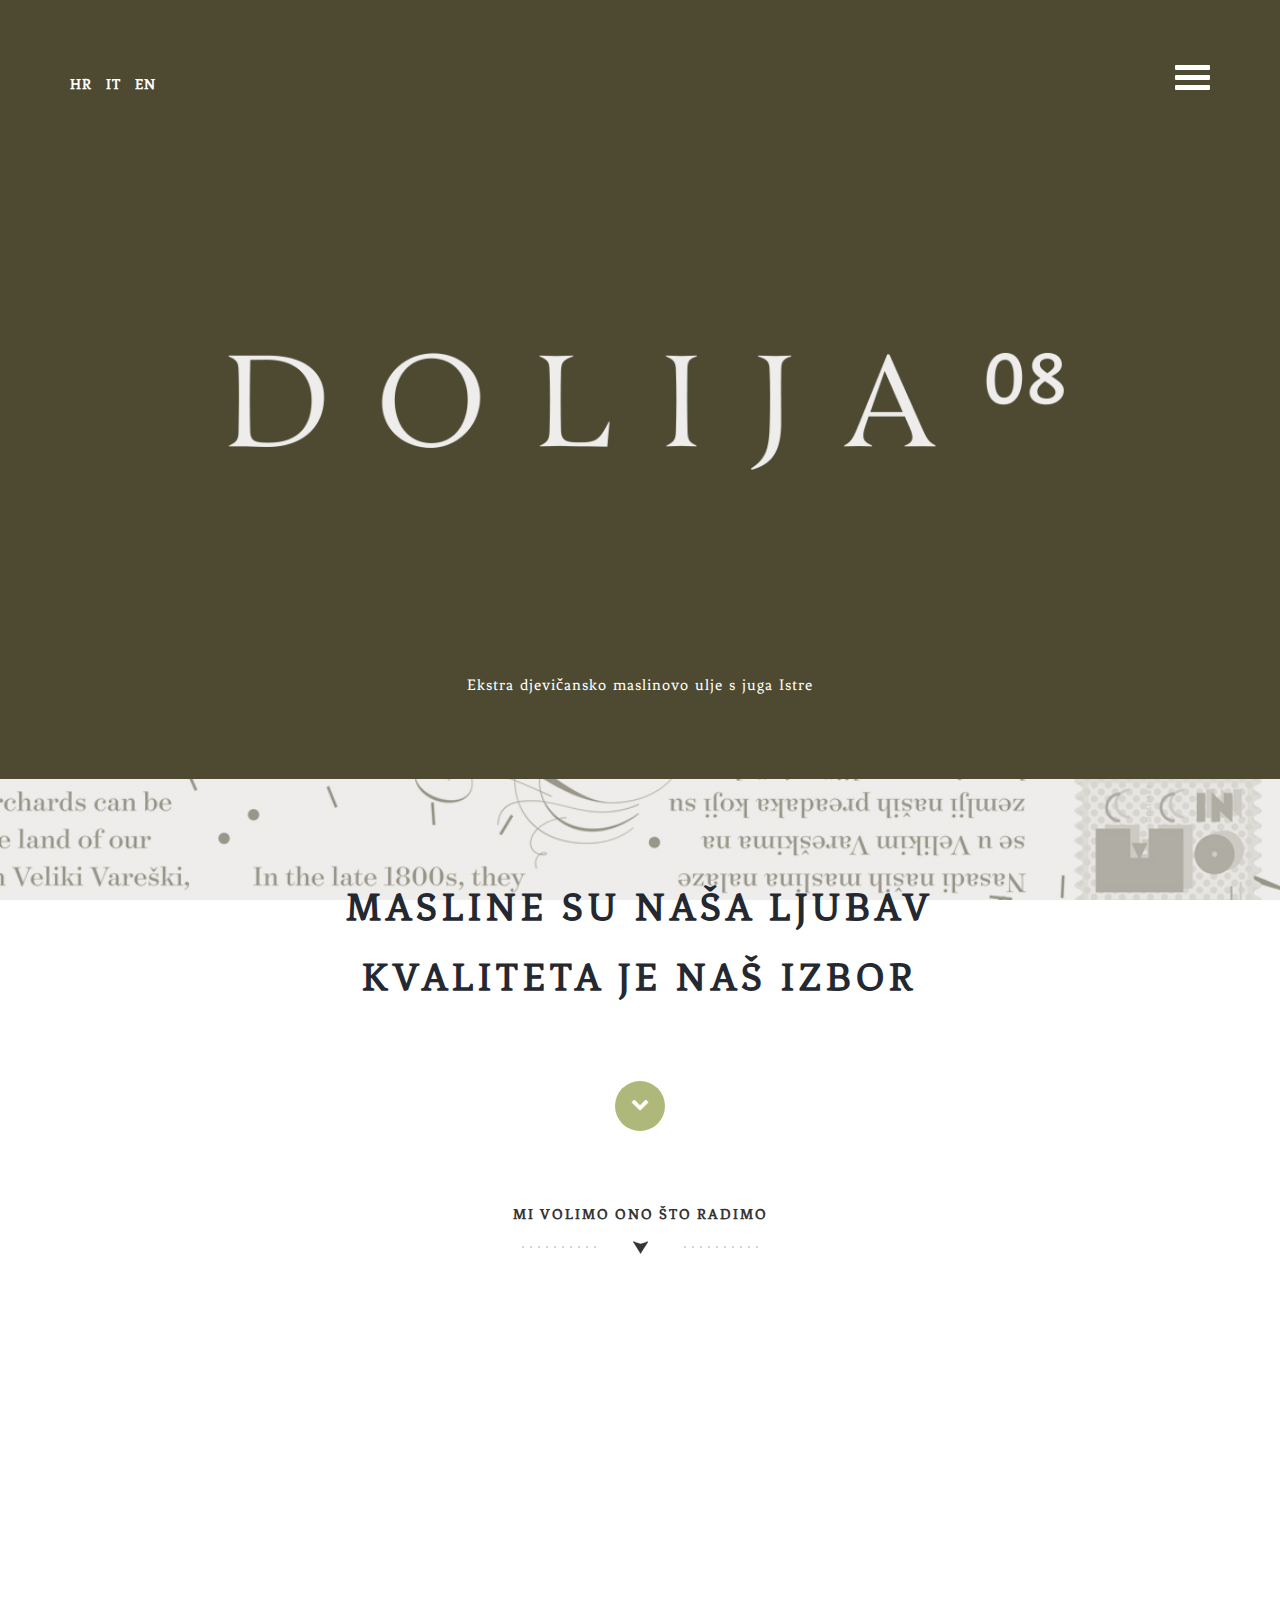
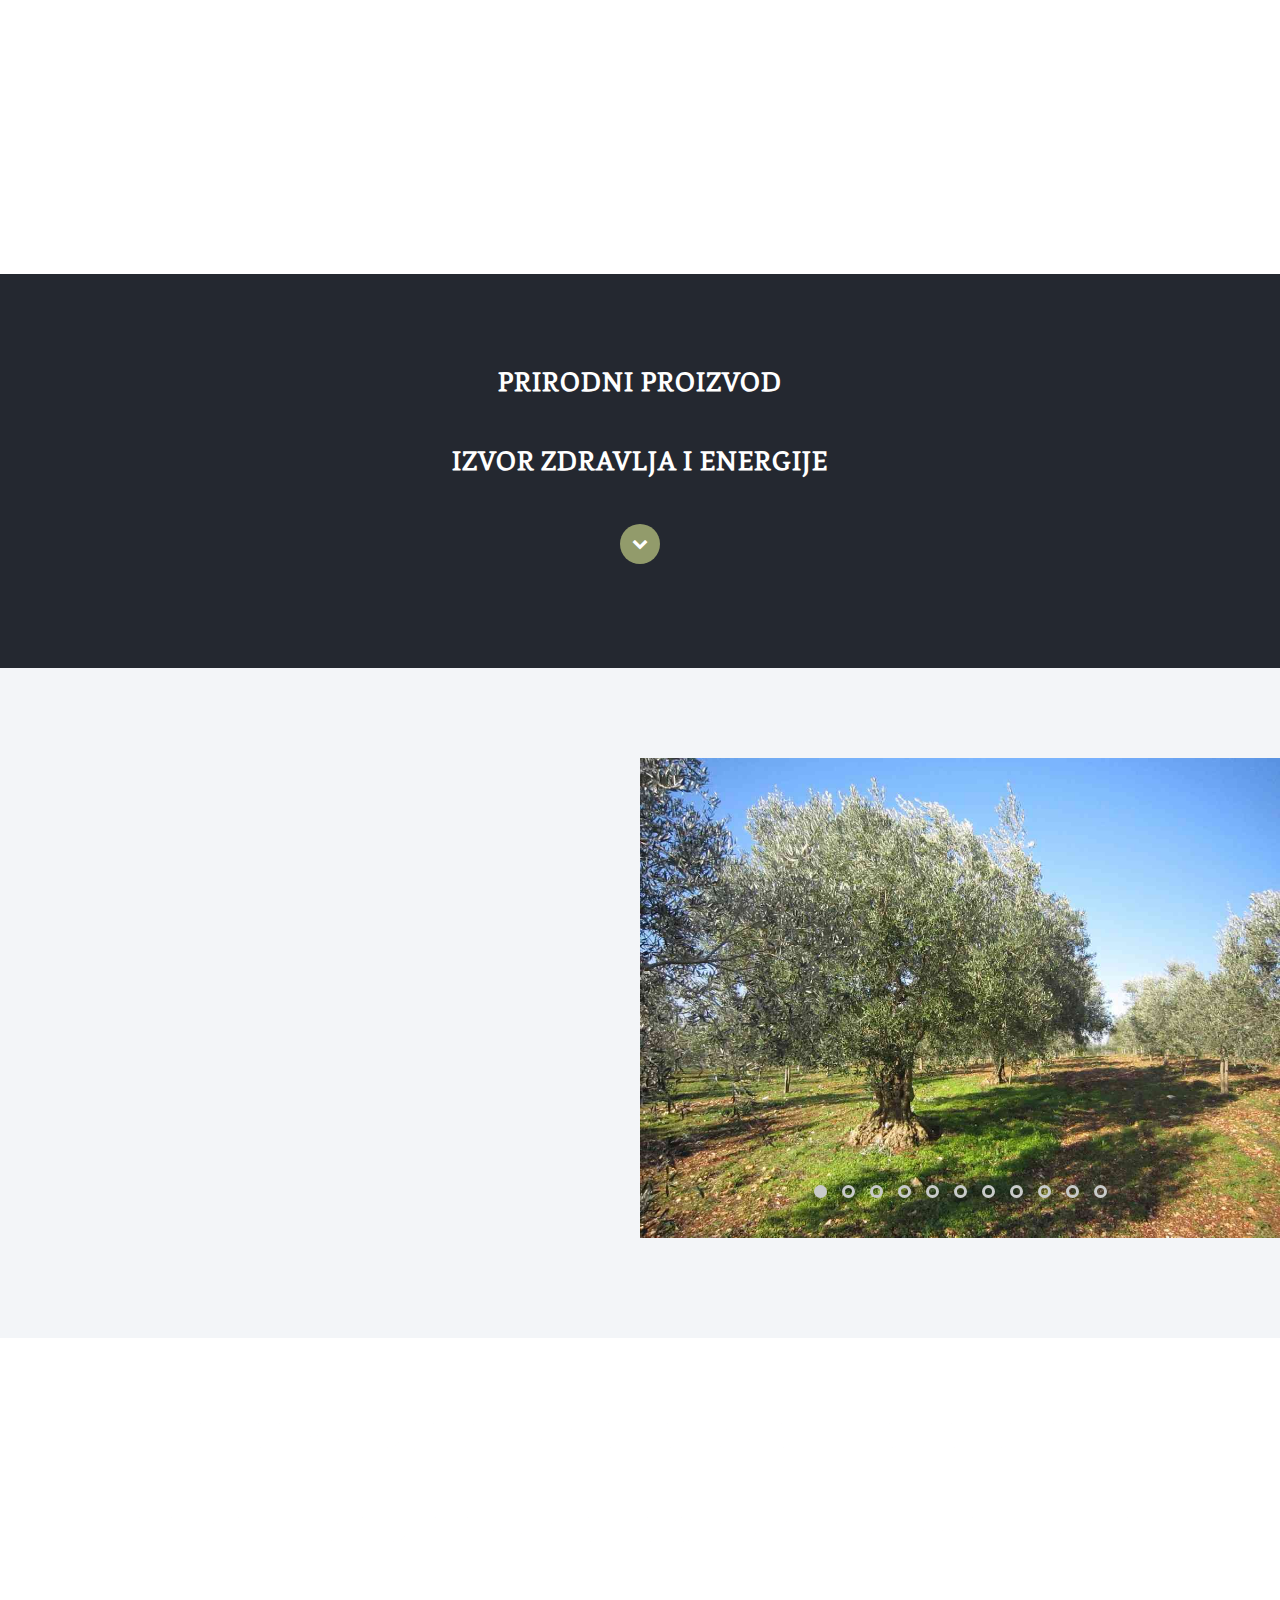
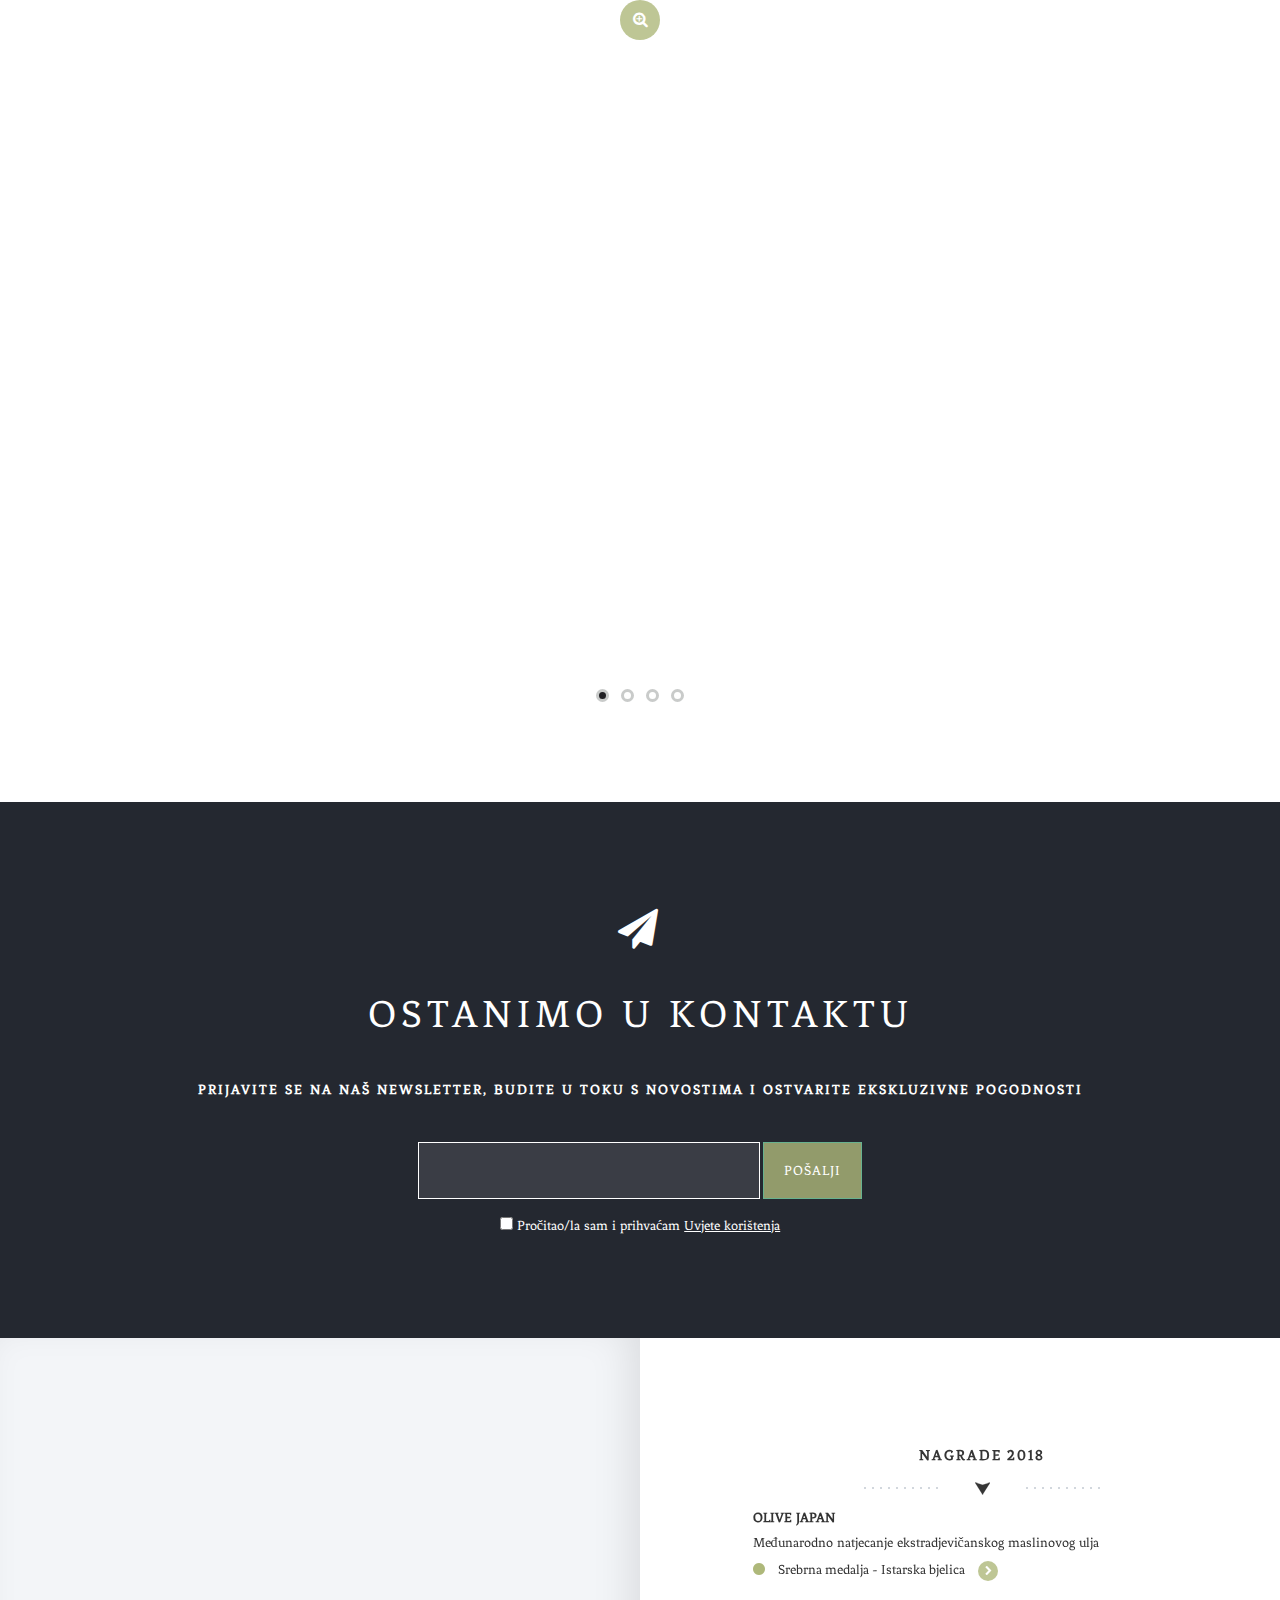
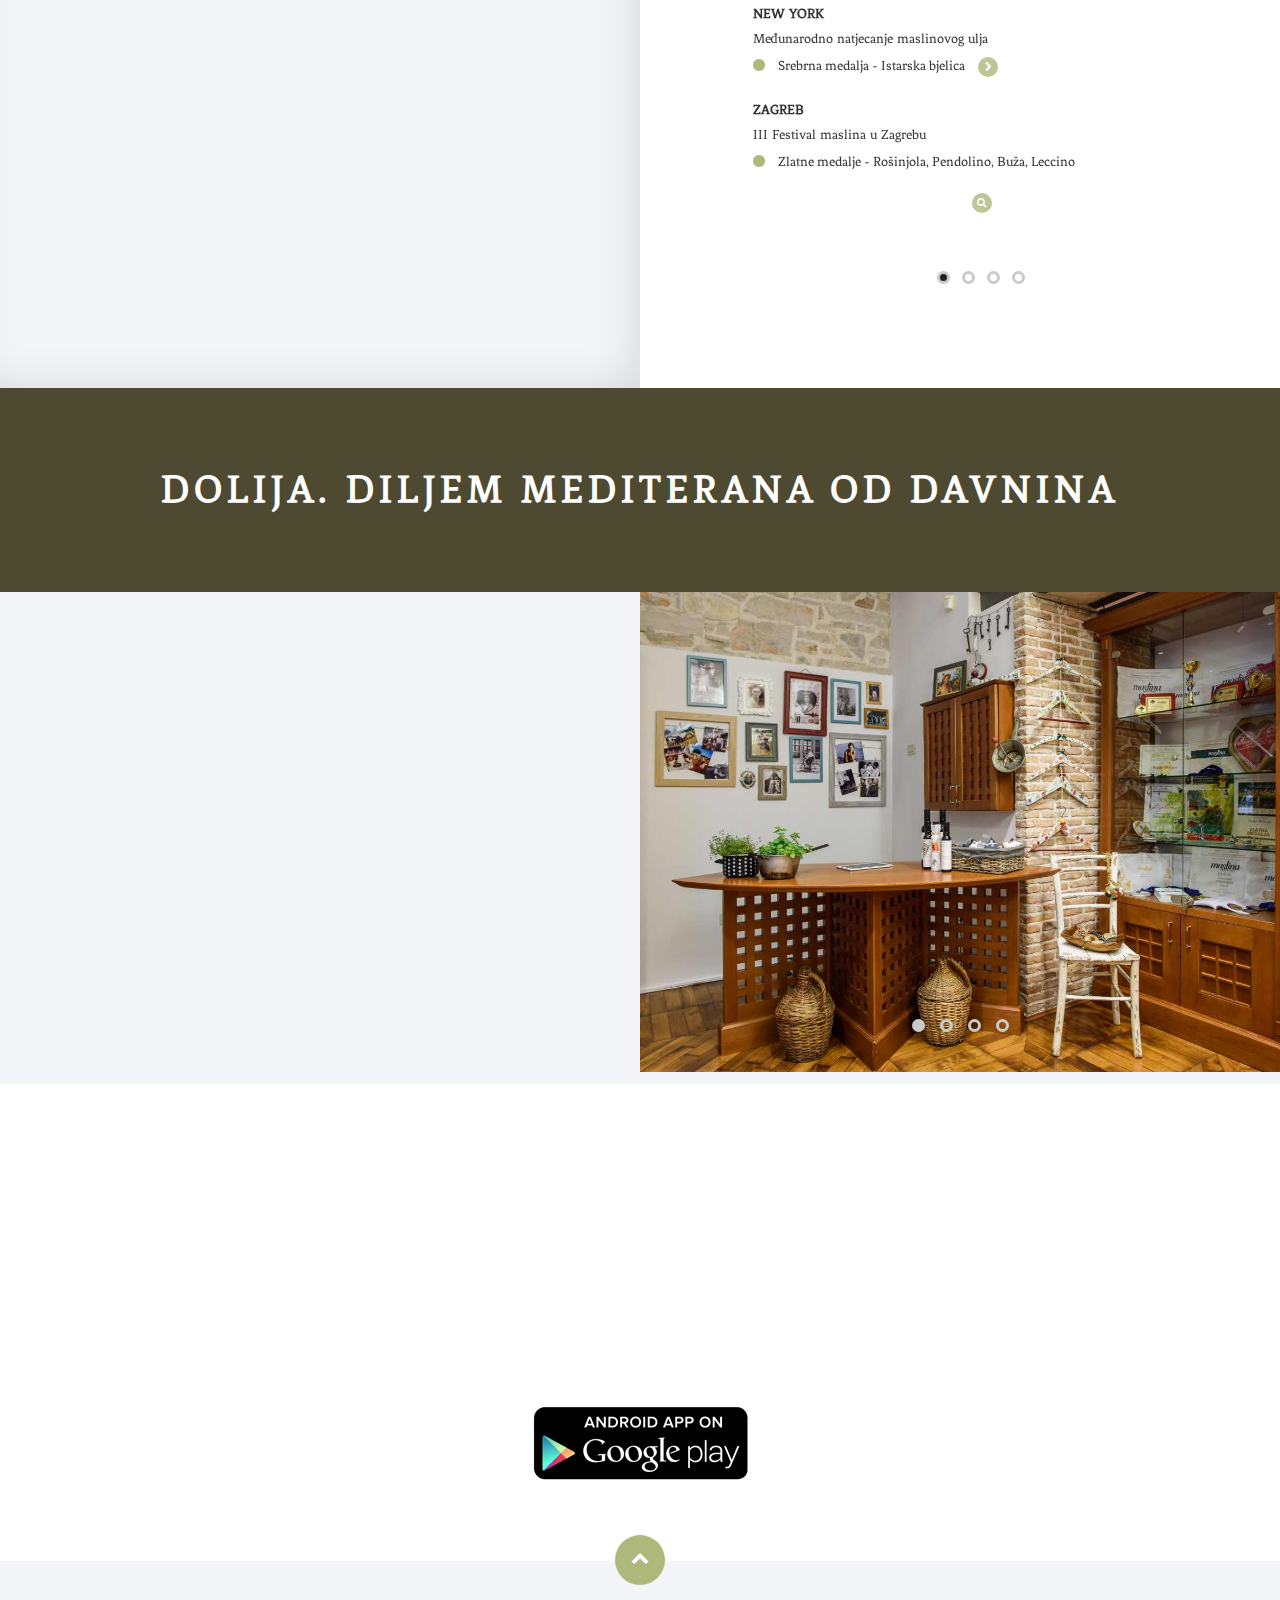
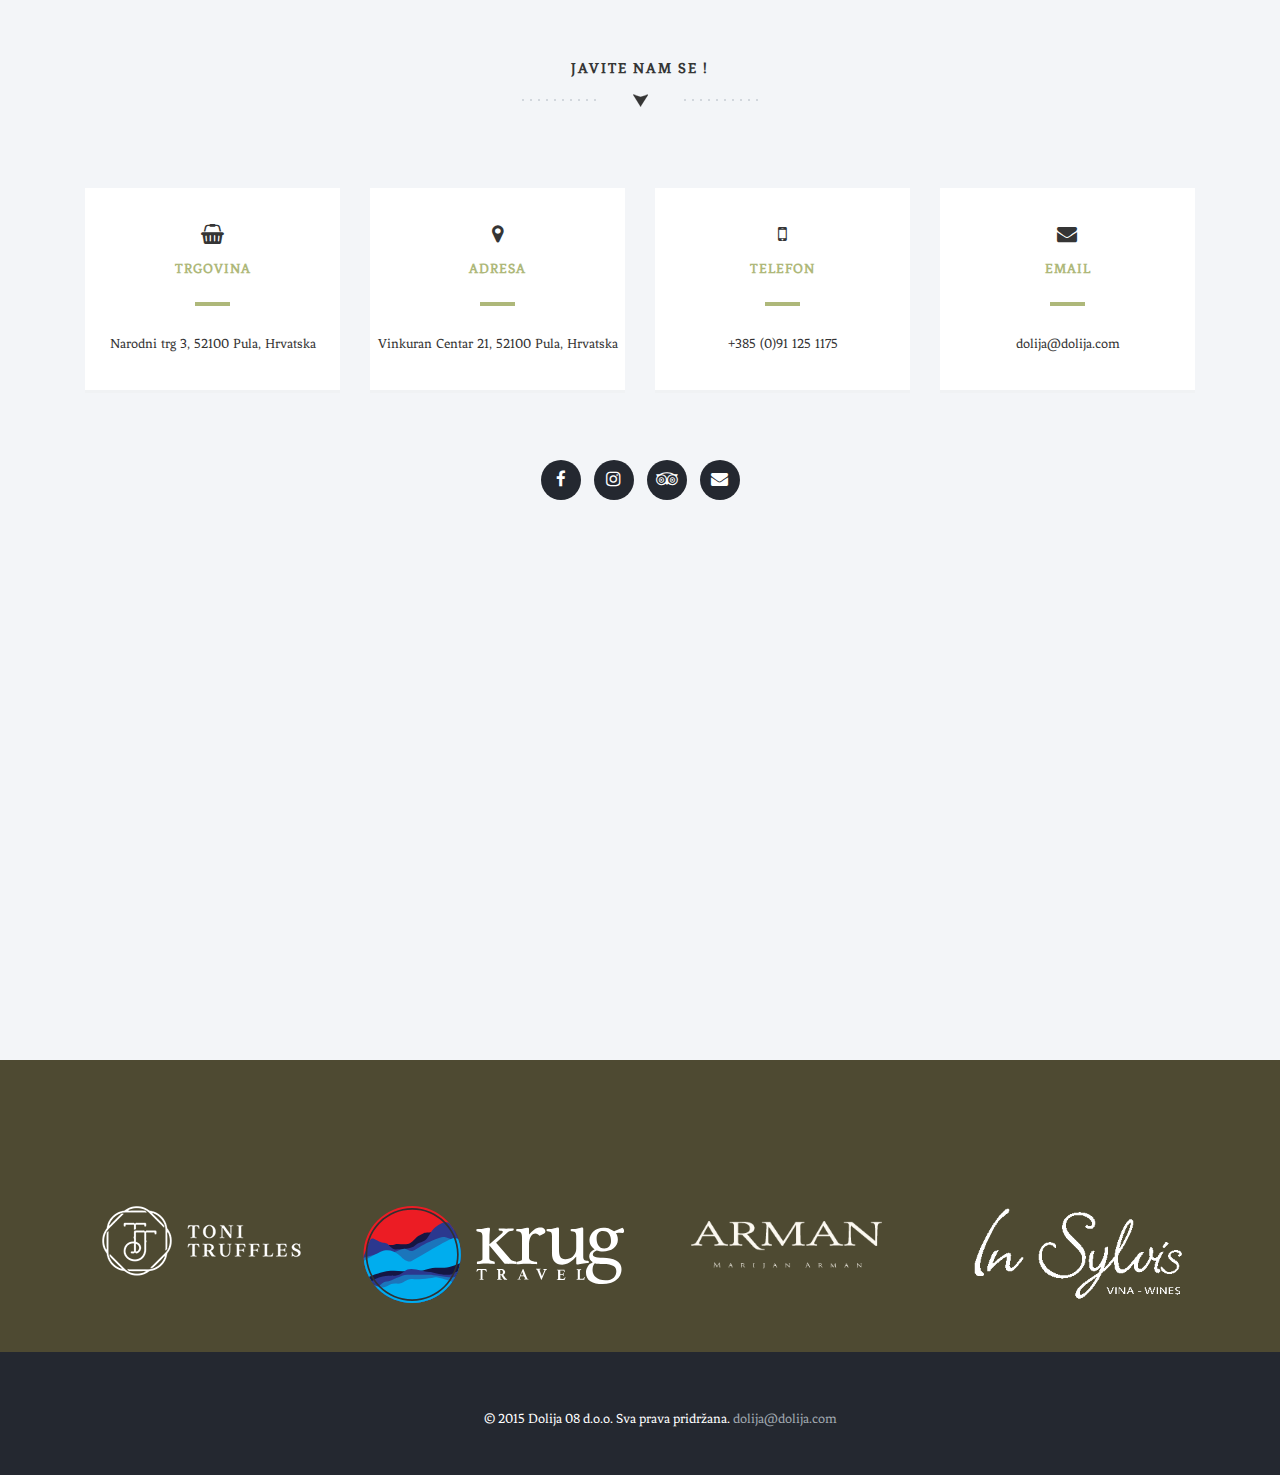
==== index.html @ caecd4cd "newsletter" ====
<!DOCTYPE html>
<html lang="hr">
  <head>
    <meta charset="utf-8">
    <meta http-equiv="X-UA-Compatible" content="IE=edge">
    <meta name="viewport" content="width=device-width, initial-scale=1">
    <meta name="keywords" content="masline, ulje, maslinovo ulje, istarsko ekstra djevičansko maslinovo ulje, Istra, hrvatska">
    <meta name="description" content="Dolija - Vrhunsko Ekstra Djevičansko Maslinovo Ulje s Juga Istre. Kušajte i Kupite u Našoj Trgovini. Telefon +385911251175">
    <meta name="author" content="Dolija 08 d.o.o.">
    <title>Dolija - Vrhunsko Ekstra Djevičansko Maslinovo Ulje s Juga Istre</title>
    <link rel="icon" type="image/png" href="img/favicon_linija.png"/>
    <!--custom font-->
    <!--link href='http://fonts.googleapis.com/css?family=Varela+Round' rel='stylesheet' type='text/css'-->
    <link href="https://fonts.googleapis.com/css?family=Fenix|Noto+Serif|Cormorant+Garamond" rel="stylesheet">
    <link href="css/bootstrap.min.css" rel="stylesheet">
    <link href="css/font-awesome.min.css" rel="stylesheet">
    <link href="css/flexslider.css" rel="stylesheet" >
    <link href="css/styles.css" rel="stylesheet">
    <link href="css/queries.css" rel="stylesheet">
    <link href="css/animate.css" rel="stylesheet">
    <!-- HTML5 Shim and Respond.js IE8 support of HTML5 elements and media queries -->
    <!-- WARNING: Respond.js doesn't work if you view the page via file:// -->
    <!--[if lt IE 9]>
    <script src="https://oss.maxcdn.com/libs/html5shiv/3.7.0/html5shiv.js"></script>
    <script src="https://oss.maxcdn.com/libs/respond.js/1.4.2/respond.min.js"></script>
    <![endif]-->
  </head>
  <body id="top">
    <header id="home">
      <nav>
        <div class="container-fluid">
          <div class="row">
            <div class="col-md-8 col-md-offset-2 col-sm-8 col-sm-offset-2 col-xs-8 col-xs-offset-2">
              <nav class="pull">
                <ul class="top-nav">
                  <!--li><a href="#features">Features <span class="indicator"><i class="fa fa-angle-right"></i></span></a></li-->
                  <li><a href="#about-dolija">O nama <span class="indicator"><i class="fa fa-angle-right"></i></span></a></li>
                  <li><a href="#olive-oil-porfolio">Proizvodi <span class="indicator"><i class="fa fa-angle-right"></i></span></a></li>
                  <li><a href="#olive-oil-awards">Nagrade <span class="indicator"><i class="fa fa-angle-right"></i></span></a></li>
                  <li><a href="#shop">Trgovina <span class="indicator"><i class="fa fa-angle-right"></i></span></a></li>
                  <li><a href="#contact">Kontakt <span class="indicator"><i class="fa fa-angle-right"></i></span></a></li>
                </ul>
              </nav>
            </div>
          </div>
        </div>
      </nav>

      <section class="intro" id="intro">
        <div class="container">
          <div class="row">
            <div class="col-md-12 text-right navicon">
              <div class="lang-toggle" href="#">
                <h2>
                  <a class="active" href="index.html">HR</a>
                  <a href="index-it.html">IT</a>
                  <a href="index-en.html">EN</a>
                </h2>
              </div>
              <a id="nav-toggle" class="nav_slide_button" href="#"><span></span></a>
            </div>
          </div>
          <div class="row">
            <div class="col-md-12 text-center inner">
              <!--div class="col-md-8 col-md-offset-2 text-center inner"-->
              <img class="img-responsive center-block animated fadeInDown" src="img/dolija-logo.png">
              <p class="animated fadeInUp delay-05s">Ekstra djevičansko maslinovo ulje s juga Istre</p>
            </div>
          </div>
        </div>
      </section>
    </header>
		
		<section class="featuresHeader text-center ">
      <div class="container">
        <div class="row">
          <div class="col-md-12">
            <h1><strong>Masline su naša ljubav</strong></h1>
            <h1><strong>Kvaliteta je naš izbor</strong></h1>
          </div>
        </div>
      </div>
    </section>
		
    <section class="features text-center section-padding contact-wrap" id="features">
		  <a href="#olive-oil-porfolio" class="up-btn"><i class="fa fa-chevron-down"></i></a>
		  <div class="container">
        <div class="row">
          <div class="col-md-12">
            <h1 class="arrow">Mi volimo ono što radimo</h1>
            <div class="features-wrapper">
              <div class="col-md-4 wp2">
                <div class="icon box-hover">
                  <a href="#about-dolija"><img class="img-responsive center-block" src="img/karbonaca-jesen.jpg" alt="Tradicija"></a>
                </div>
                <h2>Tradicija</h2>
                <p>Prije više od sto godina naši su pradjedovi na kršovitoj i škrtoj zemlji zasadili prve masline. Ponosni na svoje korijene, zemlji vraćamo njenu pravu vrijednost.</p>
              </div>
              <div class="col-md-4 wp2 delay-05s">
                <div class="icon box-hover">
                  <a href="#olive-oil-porfolio"><img class="img-responsive center-block" src="img/olive-oil-all-bottles.jpg" alt="Proizvodi"></a>
                </div>
                <h2>Proizvodi</h2>
                <p>Naše maslinovo ulje plod je dugogodišnje obiteljske tradicije i ljubavi prema maslinama. Kušajte naš proizvod i doživite svu jednostavnost i ljepotu prirode jugoistočne Istre.</p>
              </div>
              <div class="col-md-4 wp2 delay-1s">
                <div class="icon box-hover">
                  <a href="#olive-oil-awards"><img class="img-responsive center-block" src="img/crna-maslina.jpg" alt="Kvaliteta"></a>
                </div>
                <h2>Kvaliteta</h2>
                <p>Briga prema zemlji i okolišu, pravovremena ručna berba, suvremeni postupak hladnog prešanja, te brojna priznanja i nagrade, garancija su visoke kvalitete našeg maslinovog ulja.</p>
              </div>
              <div class="clearfix"></div>
            </div>
          </div>
        </div>
      </div>
    </section>

		<div class="ignite-cta text-center">
      <div class="container">
        <div class="row">
          <div class="col-md-12">
            <a href="#olive-oil-porfolio"><h1 class="ignite-btn-no-border">Prirodni proizvod</h1></a>
          </div>
          <div class="col-md-12">
            <a href="#olive-oil-porfolio"><h1 class="ignite-btn-no-border">Izvor zdravlja i energije</h1></a>
            <p><a href="#olive-oil-porfolio" class="down-arrow-btn"><i class="fa fa-chevron-down"></i></a></p>
          </div>
        </div>
      </div>
    </div>

    <section class="about" id="about-dolija">
		  <div class="container-fluid nopadding">
        <div class="row cust-row">
          <div class="col-md-6 wp1 about-text">
            <h1 class="arrow text-center">Povratak zemlji</h1>
            <p>Zemlju naših predaka s tugom smo promatrali zapuštenu i divlju, a obrasle masline bilo je sve teže gledati kako propadaju. Bez obzira na vrijeme i novac uložen u obrazovanje na drugim područjima, odlučili smo vratiti život podivljaloj zemlji i ukrotiti ju novim nasadima.
            <br>
            Danas, na površini od oko 8 ha raste 2000 stabala starosti od 3 pa do preko 100 godina. Nakon nekoliko godina intenzivnog rada, pogled na maslinike mami osmijeh na naša lica, a srce ispunjava radošću. Stoljetne masline sada se zavodljivo nadvijaju nad mladim nasadom poput prekrasnih ženstvenih skulptura.
            <br>
            Zemlja ponovno hrani obitelj kao što je to činila godinama.</p>
          </div>
          <div id="aboutCarouselDiv" class="col-md-6 nopadding">
            <div id="carouselGallery" class="carousel slide" data-ride="carousel">
              <!-- Indicators -->
              <ol class="carousel-indicators">
                <li data-target="#carouselGallery" data-slide-to="0" class="active"></li>
                <li data-target="#carouselGallery" data-slide-to="1"></li>
                <li data-target="#carouselGallery" data-slide-to="2"></li>
                <li data-target="#carouselGallery" data-slide-to="3"></li>
                <li data-target="#carouselGallery" data-slide-to="4"></li>
                <li data-target="#carouselGallery" data-slide-to="5"></li>
                <li data-target="#carouselGallery" data-slide-to="6"></li>
                <li data-target="#carouselGallery" data-slide-to="7"></li>
                <li data-target="#carouselGallery" data-slide-to="8"></li>
                <li data-target="#carouselGallery" data-slide-to="9"></li>
                <li data-target="#carouselGallery" data-slide-to="10"></li>
              </ol>

              <!-- Wrapper for slides -->
              <div class="carousel-inner" role="listbox">
   		    			<div class="item active">
                  <img src="img/buza-vrh-1.jpg" alt="" class="center-block img-responsive">
                  <div class="carousel-caption">
                  </div>
                </div>
					      <div class="item">
                  <img src="img/pendolino-sir-kobasice.jpg" alt="" class="center-block img-responsive">
                  <div class="carousel-caption">
                  </div>
                </div>
                <div class="item">
                  <img src="img/dunja-ulje.jpg" alt="" class="center-block img-responsive">
                  <div class="carousel-caption">
                  </div>
                </div>
					      <div class="item">
                  <img src="img/zizula.jpg" alt="" class="center-block img-responsive">
                  <div class="carousel-caption">
                  </div>
                </div>
					      <div class="item">
                  <img src="img/kampe.jpg" alt="" class="center-block img-responsive">
                  <div class="carousel-caption">
                  </div>
                </div>
					      <div class="item">
                  <img src="img/articoke.jpg" alt="" class="center-block img-responsive">
                  <div class="carousel-caption">
                  </div>
                </div>
					      <div class="item">
                  <img src="img/bjelica.jpg" alt="" class="center-block img-responsive">
                  <div class="carousel-caption">
                  </div>
                </div>
					      <div class="item">
                  <img src="img/ruke.jpg" alt="" class="center-block img-responsive">
                  <div class="carousel-caption">
                  </div>
                </div>
					      <div class="item">
                  <img src="img/buza.jpg" alt="" class="center-block img-responsive">
                  <div class="carousel-caption">
                  </div>
                </div>
					      <div class="item">
                  <img src="img/fresh-olive-oil-all-sorts.jpg" alt="" class="center-block img-responsive">
                  <div class="carousel-caption">
                  </div>
                </div>
					      <div class="item">
                  <img src="img/rosinjola-sir.jpg" alt="" class="center-block img-responsive">
                  <div class="carousel-caption">
                  </div>
                </div>
              </div>
            </div>
          </div>
        </div>
      </div>
    </section>
    
    <section class="swag text-center">
      <div class="container">
        <div class="row">
          <div class="col-md-12">
            <a data-target="#dekalogModal" data-toggle="modal"><h1 class="ignite-btn-no-border">Ekstra djevičansko maslinovo ulje</h1></a>
          </div>
          <div class="col-md-12">
            <a data-target="#dekalogModal" data-toggle="modal"><h1 class="ignite-btn-no-border">Temelj mediteranskog načina prehrane</h1></a>
            <p><a data-target="#dekalogModal" class="down-arrow-btn" data-toggle="modal"><i class="fa fa-search-plus"></i></a></p>
          </div>
        </div>
      </div>
    </section>
		
    <section class="portfolio section-padding" id="olive-oil-porfolio">
      <div class="container">
        <div class="row">
          <div id="portfolioSlider">
            <ul class="slides portfolio-slides">
              <!-- 4x2 proizvoda -->
              <li>
                <div class="col-md-6 wp4">
                  <div class="overlay-effect effects clearfix">
                    <div class="img">
                      <img class="img-responsive" src="img/bjelica-01.png" alt="Bjelica">
                      <div class="overlay">
                        <a data-target="#bjelicaModal" class="expand" data-toggle="modal"><i class="fa fa-search-plus"></i></a>
                        <a class="close-overlay hidden"></a>
                      </div>
                    </div>
                  </div>
                  <h2>Istarska bjelica</h2>
                  <!-- <p>Istarska bjelica je stara istarska autohtona sorta čije je ulje zlatno-zelene boje i izrazito visoke kakvoće. Ulje je punog intenzivnog okusa, naglašene gorčine i pikantnosti i mirisa koji podsjeća na pokošenu travu. Dobro se slaže s mariniranim i mesnim jelima, kao što su govedina i janjetina. Izvrsna je dopuna tvrdim sirevima, a posebnu notu daje sladoledu od čokolade.</p> -->
                  <!-- <p>Uspravnih grana, guste krošnje, čvrstim korijenima povezana s crvenom istarskom zemljom, <strong>Istarska bjelica</strong> stremi u visinu, opijena suncem i zrakom. Hrabro odolijeva hladnoći i buri. Njezin snažni karakter naglašen je i okusom ulja, gorkim i pikantnim, nalik pelinu. Maslina je to vrijedna i strpljiva poput istarskog težaka. Njezine rodne uspravne grane podsjećaju na ponos naših baka i djedova i njihove vrijedne ruke koje su othranile generacije, trajno ih nadahnjujući vlastitom snagom i dostojanstvom.</p> -->
                  <div class="portfolio-strong-custom">
                    <strong>250 ml, 500 ml, 750 ml</strong>
                    <!-- <a data-target="#bjelicaModal" class="right-arrow-btn" data-toggle="modal"><i class="fa fa-chevron-right"></i></a> -->
                  </div>
                </div>
                <div class="col-md-6 wp4 delay-05s">
                  <div class="overlay-effect effects clearfix">
                    <div class="img">
                      <img class="img-responsive" src="img/buza-01.png" alt="Buža">
                      <div class="overlay">
                        <a data-target="#buzaModal" class="expand" data-toggle="modal"><i class="fa fa-search-plus"></i></a>
                        <a class="close-overlay hidden"></a>
                      </div>
                    </div>
                  </div>
                  <h2>Buža</h2>
                  <!-- <p>Buža je autohtona istarska sorta koja daje vrlo cijenjeno ulje intenzivne zlatno-zelene boje, dugotrajnog mirisa i okusa. Ulje je bistro, pikantnost i gorčina su ujednačeni. Odlikuje ga izraženi voćni okus i miris koji podsjećaju na zelenu maslinu i aromatično bilje. Odlična je nadopuna gotovo svim jelima, a posebno paše uz plemenitu ribu, morske plodove i tartufe.</p> -->
                  <!-- <p><strong>Buža</strong>, ta obla i bujna, zavodljiva i putena mediteranska koketa traži pažnju, toplinu i zaštićenost. Jer tek kada je mažena i pažena, ona će dati najbolje od sebe. Svoje draži otkrivat će polako, nastojeći zadržati intrigantni dašak tajnovitosti. Njezino ulje u počecima berbe odlikovat će svježina, poželjna doza gorčine i izazovne pikantnosti, a zrelost će joj, kao i svakoj pravoj divi, podariti osebujnu slatkoću i prepoznatljiv voćni miris.</p> -->
                  <div class="portfolio-strong-custom">
                    <strong>250 ml, 500 ml, 750 ml</strong>
                    <!-- <a data-target="#buzaModal" class="right-arrow-btn" data-toggle="modal"><i class="fa fa-chevron-right"></i></a> -->
                  </div>
                </div>
              </li>
              <li>
                <div class="col-md-6 wp4">
                  <div class="overlay-effect effects clearfix">
                    <div class="img">
                      <img class="img-responsive" src="img/leccino-01.png" alt="Leccino">
                      <div class="overlay">
                        <a data-target="#leccinoModal" class="expand" data-toggle="modal"><i class="fa fa-search-plus"></i></a>
                        <a class="close-overlay hidden"></a>
                      </div>
                    </div>
                  </div>
                  <h2>Leccino</h2>
                  <!-- <p>Kao jedna od najpoznatijih sorti u svijetu, talijanski leccino izvrsno se prilagodio i istarskom podneblju. Ulje je tamno zelene boje, skladnog okusa, blage gorčine i pikantnosti. Ovisno o vremenu berbe, može biti izrazito svježeg, voćnog mirisa, ali i blagog okusa i arome. Njegova je vrijednost neprocjenjiva u pripremi laganijih jela od povrća i mesa, te kao dodatak raznim svježim sezonskim salatama.</p> -->
                  <!-- <p>Prilagodljivi velikodušni <strong>Leccino</strong> bujnog rasta, dojmljive visine i obujma debla i krošnje čiji ga okruglasti grmolik oblik svrstava i u dekorativne biljke, izdašan u cvatu i plodu raširio se iz rodne Toscane po čitavom svijetu, pa se tako izvrsno prilagodio i istarskom tlu. Odlikuju ga krupni cvjetovi i mirisni plodovi. Okus njegova ulja ovisan je o vremenu berbe i varira od izrazito svježih voćnih do vrlo blagih aroma. Uklopivost, te bogat i iznijansiran okus čine ga iznimno prikladnim za pripremu mesnih i povrtnih jela, a neizostavan je i dodatak laganih sezonskih salata.</p> -->
                  <div class="portfolio-strong-custom">
                    <strong>250 ml, 500 ml</strong>
                    <!-- <a data-target="#leccinoModal" class="right-arrow-btn" data-toggle="modal"><i class="fa fa-chevron-right"></i></a> -->
                  </div>
                </div>
                <div class="col-md-6 wp4 delay-05s">
                  <div class="overlay-effect effects clearfix">
                    <div class="img">
                      <img class="img-responsive" src="img/pendolino-01.png" alt="Pendolino">
                      <div class="overlay">
                        <a data-target="#pendolinoModal" class="expand" data-toggle="modal"><i class="fa fa-search-plus"></i></a>
                        <a class="close-overlay hidden"></a>
                      </div>
                    </div>
                  </div>
                  <h2>Pendolino</h2>
                  <!-- <p>Ova talijanska sorta daje izvrsno ulje briljantne svjetlo zelene boje. Prepoznaje se po umjerenoj gorčini i pikantnosti. Odlikuje ga izraziti voćni miris i okus koji podsjeća na svježu travu, artičoku i badem. Izvrsna je nadopuna raznim juhama i varivima, te čudesno pojačava okus mesa divljači, bifteka, ramsteka i srednje zrelih sireva.</p> -->
                  <!-- <p>Guste krošnje dugih savijenih grana, izduženih plodova, melankolična i otmjena držanja <strong>Pendolino</strong> podsjeća na hipersenzibilnog pjesnika, obuzetog romantičnim sanjarenjem i nostalgijom za brežuljcima rodne Toscane. No to je samo privid, on se savršeno uklopio u istarsko podneblje. Svjedoči o tome njegovo ulje divne zelene boje i uravnotežena karaktera, umjerene gorčine i pikantnosti. Samo naizgled sjetan, Pendolino je u svojoj biti hedonist koji se rado druži s mesom divljači, biftekom, ramstekom, te srednje zrelim sirevima.</p> -->
                  <div class="portfolio-strong-custom">
                    <strong>250 ml, 500 ml</strong>
                    <!-- <a data-target="#pendolinoModal" class="right-arrow-btn" data-toggle="modal"><i class="fa fa-chevron-right"></i></a> -->
                  </div>
                </div>
              </li>
              <li>
                <div class="col-md-6 wp4">
                  <div class="overlay-effect effects clearfix">
                    <div class="img">
                      <img class="img-responsive" src="img/karbonaca_01.png" alt="Karbonaca">
                      <div class="overlay">
                        <a data-target="#karbonacaModal" class="expand" data-toggle="modal"><i class="fa fa-search-plus"></i></a>
                        <a class="close-overlay hidden"></a>
                      </div>
                    </div>
                  </div>
                  <h2>Karbonaca</h2>
                  <!-- <p><strong>Karbonaca</strong>, tamnoputa djevojka s juga Istre, srednje bujnog uspravnog rasta, pomalo je tajnovita, ali vrijedna i postojana. Njezini plodovi glatki su, okrugli, gotovo crne boje, ukoliko se ne oberu na vrijeme smežuraju se, što donekle utječe na njezino samopouzdanje, a i lakoću berbe. Pasta od plodova karbonace ugodnog je mirisa po cvjetnoj livadi, a ulje osebujna okusa na divlji radič, cikoriju i artičoke, naglašene pikantnosti i intenzivne zelene boje. Sve to ovu temperamentnu crnku vječno mladog zelenog srca čini glavnom sortom uljaricom južne Istre.</p> -->
                  <div class="portfolio-strong-custom">
                    <strong>250 ml, 500 ml</strong>
                    <!-- <a data-target="#karbonacaModal" class="right-arrow-btn" data-toggle="modal"><i class="fa fa-chevron-right"></i></a> -->
                  </div>
                </div>
                <div class="col-md-6 wp4 delay-05s">
                  <div class="overlay-effect effects clearfix">
                    <div class="img">
                      <img class="img-responsive" src="img/rosinjola-01.png" alt="Rosinjola">
                      <div class="overlay">
                        <a data-target="#rosinjolaModal" class="expand" data-toggle="modal"><i class="fa fa-search-plus"></i></a>
                        <a class="close-overlay hidden"></a>
                      </div>
                    </div>
                  </div>
                  <h2>Rošinjola</h2>
                  <!-- <p><strong>Rošinjola</strong>, ljupka dama mekog srca voli toplinu i rado će se izložiti suncu, iako je sklona osuti se brojnim pjegicama. Uostalom, one su dio njezinog šarma. Kao i minuciozna sklonost detaljima: gusta krošnja s brojnim grančicama, ovisno o sezoni ukrašena cvjetićima ili sitnim plodovima od žuto-roze do tamnoljubičaste boje na zelenoj lisnatoj podlozi. Njezino ulje naglašene pikantnosti, te upečatljiva mirisa na badem i crnogoricu čini je neizostavnom gošćom mnogih mondenih okupljanja uz degustacije.</p> -->
                  <div class="portfolio-strong-custom">
                    <strong>250 ml, 500 ml</strong>
                    <!-- <a data-target="#rosinjolaModal" class="right-arrow-btn" data-toggle="modal"><i class="fa fa-chevron-right"></i></a> -->
                  </div>
                </div>
              </li>
              <li>
                <div class="col-md-6 col-md-offset-3 wp4">
                  <div class="overlay-effect effects clearfix">
                    <div class="img">
                      <img class="img-responsive" src="img/rafe-01.png" alt="Rafe">
                      <div class="overlay">
                        <a data-target="#rafeModal" class="expand" data-toggle="modal"><i class="fa fa-search-plus"></i></a>
                        <a class="close-overlay hidden"></a>
                      </div>
                    </div>
                  </div>
                  <h2>Rafe</h2>
                  <!-- <p>Vjerujete li u anđele, svjetlucava eterična bića koja svojim čudesnim intervencijama pomažu kad je najpotrebnije i čine život ljepšim, a svijet boljim? Možda njihovo postojanje ovisi o našem uvjerenju, možda su anđeli samo plod naše imaginacije, ali ponekad nas nečija dobrota toliko zadivi da preostaje samo reći kako je ta osoba pravi anđeo. On razumije sve ostale jer ima ponešto od svakoga. Ulje <strong>Rafe</strong> je baš poput anđela Rafaela zaduženog za zdravlje, utjehu i mir. Buža, Karbonaca, Rošinjola i Drobnica povjerile su mu svoje tajne,  njegovi odani prijatelji su Pendolino, Leccino i Cipressino, a s Istarskom bjelicom spaja ga gotovo intuitivno razumijevanje bez suvišnih riječi. Kada bi bio slikar, bio bi slavni renesansni slikar Rafael. Među Dolija uljima on je mješavina najboljeg. Ulje s karakterom.</p> -->
                  <div class="portfolio-strong-custom">
                    <strong>250 ml, 500 ml, 750 ml</strong>
                    <!-- <a data-target="#rafeModal" class="right-arrow-btn" data-toggle="modal"><i class="fa fa-chevron-right"></i></a> -->
                  </div>
                </div>
              </li>
            </ul>
          </div>
        </div>
      </div>
    </section>
    
		<!--div class="ignite-cta text-center">
      <div class="container">
        <div class="row">
          <div class="col-md-12">
            <h1 class="ignite-btn"><i class="fa fa-paper-plane"></i><p>Subscribe to stay in the loop</p></h1>
            <p></p><a class="button" data-target="#newsletterModal" data-toggle="modal"><h1>Sign Up</h1></a></p>
          </div>
        </div>
      </div>
    </div-->

    <section id="subscribe" class="subscribe text-center">
      <div class="container">
        <h1><i class="fa fa-paper-plane"></i></h1>
        <h1 class="subscribe-header">Ostanimo u kontaktu</h1>
        <p class="subscribe-desc">Prijavite se na naš newsletter, budite u toku s novostima i ostvarite ekskluzivne pogodnosti</p>
        <form id="subscribe-form" name="subscribe-form" method="post" action="#">
          <input type="email" name="subscribe-email" id="subscribe-email" value="" placeholder="" required>
          <input type="submit" id="subscribe-btn" name="subscribe-btn" value="Pošalji">
          <p class="subscribe-confirm">
            <input type="checkbox" aria-label="Uvjeti korištenja" required>
            <span>Pročitao/la sam i prihvaćam <a data-target="#newsletterModal" data-toggle="modal">Uvjete korištenja</a></span>
          </p>
        </form>
      </div>
    </section>
        
    <section class="text-center" id="olive-oil-awards">
      <div class="container-fluid nopadding awards-services">
        <div class="wrapper">
          <div class="medals">
            <div class="wp3"></div>
          </div>
          <div class="fluid-white"></div>
        </div>
        <div class="container designs">
          <div class="row">
            <div class="col-md-5 col-md-offset-7">
              <div id="awardsSlider">
                <ul class="slides award-slides">
                  <li>
                    <h1 class="arrow">Nagrade 2018</h1>
                    <div class="nagrade-post-info">
                      <p>
                        <strong>Olive Japan</strong>
                      </p>
                      <p>Međunarodno natjecanje ekstradjevičanskog maslinovog ulja</p>
                      <div class="row">
                        <i class="col-md-1 col-xs-1 fa fa-circle"></i>
                        <span class="col-md-11 col-xs-11 nagrade-post-info-item"> 
                          Srebrna medalja - Istarska bjelica
                          <a class="right-arrow-btn addtnl-info" href="http://olivejapan.com/en"><i class="fa fa-chevron-right"></i></a>
                        </span>
                      </div>
                    </div>
                    <div class="nagrade-post-info">
                      <p>
                        <strong>New York</strong>
                      </p>
                      <p>Međunarodno natjecanje maslinovog ulja</p>
                      <div class="row">
                        <i class="col-md-1 col-xs-1 fa fa-circle"></i>
                        <span class="col-md-11 col-xs-11 nagrade-post-info-item"> 
                          Srebrna medalja - Istarska bjelica
                          <a class="right-arrow-btn addtnl-info" href="https://www.bestoliveoils.com/producer/dolija-08"><i class="fa fa-chevron-right"></i></a>
                        </span>
                      </div>
                    </div>
                    <div class="nagrade-post-info">
                      <p>
                        <strong>Zagreb</strong>
                      </p>
                      <p>III Festival maslina u Zagrebu</p>
                      <div class="row">
                        <i class="col-md-1 col-xs-1 fa fa-circle"></i>
                        <span class="col-md-11 col-xs-11 nagrade-post-info-item"> Zlatne medalje - Rošinjola, Pendolino, Buža, Leccino</span>
                      </div>
                    </div>
                    <!--div class="nagrade-post-info">
                      <p>
                        <strong>Povenjak</strong>
                      </p>
                      <p>XII manifestacija ocjenjivanja kvalitete i kakvoće maslinovog ulja Omiš</p>
                      <div class="row">
                        <i class="col-md-1 col-xs-1 fa fa-circle"></i>
                        <span class="col-md-11 col-xs-11 nagrade-post-info-item"> Zlatne medalje - Karbonaca, Istarska bjelica</span>
                      </div>
                    </div-->
                    <a data-target="#nagradeModal" class="right-arrow-btn" data-toggle="modal"><i class="fa fa-search"></i></a>
                  </li>
                  <li>
                    <h1 class="arrow">Nagrade 2017</h1>
                    <div class="nagrade-post-info">
                      <p>
                        <strong>Flos Olei</strong>
                      </p>
                      <div class="row">
                        <i class="col-md-1 col-xs-1 fa fa-circle"></i>
                        <span class="col-md-11 col-xs-11 nagrade-post-info-item"> 
                          Istarska bjelica uvrštena u poznati svjetski vodič extradjevičanskih maslinovih ulja Flos Olei
                          <a class="right-arrow-btn addtnl-info" href="http://www.marco-oreggia.com/"><i class="fa fa-chevron-right"></i></a>
                        </span>
                      </div>
                    </div>
                    <div class="nagrade-post-info">
                      <p>
                        <strong>New York</strong>
                      </p>
                      <p>Međunarodno natjecanje maslinovog ulja</p>
                      <div class="row">
                        <i class="col-md-1 col-xs-1 fa fa-circle"></i>
                        <span class="col-md-11 col-xs-11 nagrade-post-info-item"> 
                          Zlatna medalja - Istarska bjelica
                          <a class="right-arrow-btn addtnl-info" href="https://www.bestoliveoils.com/producer/dolija-08"><i class="fa fa-chevron-right"></i></a>
                        </span>
                      </div>
                    </div>
                    <div class="nagrade-post-info">
                      <p>
                        <strong>Zagreb</strong>
                      </p>
                      <p>II Festival maslina u Zagrebu</p>
                      <div class="row">
                        <i class="col-md-1 col-xs-1 fa fa-circle"></i>
                        <span class="col-md-11 col-xs-11 nagrade-post-info-item"> Zlatne medalje - Rošinjola, Pendolino</span>
                      </div>
                    </div>
                    <a data-target="#nagradeModal" class="right-arrow-btn" data-toggle="modal"><i class="fa fa-search"></i></a>
                  </li>
                  <li>
                    <h1 class="arrow">Nagrade 2016</h1>
                    <div class="nagrade-post-info">
                      <p>
                        <strong>Vodice</strong>
                      </p>
                      <p>VI Manifestacija "Dani mladog maslinovog ulja" Vodice</p>
                      <div class="row">
                        <i class="col-md-1 col-xs-1 fa fa-circle"></i>
                        <span class="col-md-11 col-xs-11 nagrade-post-info-item"> Zlatne medalje - Istarska bjelica, Rošinjola</span>
                      </div>
                    </div>
                    <div class="nagrade-post-info">
                      <p>
                        <strong>Flos Olei</strong>
                      </p>
                      <div class="row">
                        <i class="col-md-1 col-xs-1 fa fa-circle"></i>
                        <span class="col-md-11 col-xs-11 nagrade-post-info-item"> 
                          Istarska bjelica uvrštena u poznati svjetski vodič extradjevičanskih maslinovih ulja Flos Olei
                          <a class="right-arrow-btn addtnl-info" href="http://www.marco-oreggia.com/"><i class="fa fa-chevron-right"></i></a>
                        </span>
                      </div>
                    </div>
                    <div class="nagrade-post-info">
                      <p>
                        <strong>Maslina</strong>
                      </p>
                      <p>XIII Međunarodna manifestacija maslinara Mediterana Split</p>
                      <div class="row">
                        <i class="col-md-1 col-xs-1 fa fa-circle"></i>
                        <span class="col-md-11 col-xs-11 nagrade-post-info-item"> Zlatne medalje - Istarska bjelica, Buža</span>
                      </div>
                    </div>
                    <a data-target="#nagradeModal" class="right-arrow-btn" data-toggle="modal"><i class="fa fa-search"></i></a>
                  </li>
                  <li>
                    <h1 class="arrow">Nagrade 2015</h1>
                    <div class="nagrade-post-info">
                      <p>
                        <strong>Maslina</strong>
                      </p>
                      <p>XII Međunarodna manifestacija maslinara Mediterana Split</p>
                      <div class="row">
                        <i class="col-md-1 col-xs-1 fa fa-circle"></i>
                        <span class="col-md-11 col-xs-11 nagrade-post-info-item"> Plakete - Top 10, šampion u klasi domaćih sortnih ulja, najbolje sortno ulje (Istarska bjelica)</span>
                      </div>
                      <div class="row">
                        <i class="col-md-1 col-xs-1 fa fa-circle"></i>
                        <span class="col-md-11 col-xs-11 nagrade-post-info-item"> Povelja Velika Zlatna amfora za unapređenje i promidžbu maslinovog ulja</span>
                      </div>
                      <div class="row">
                        <i class="col-md-1 col-xs-1 fa fa-circle"></i>
                        <span class="col-md-11 col-xs-11 nagrade-post-info-item"> Zlatne medalje - Istarska bjelica, višesortno ekstra djevičansko maslinovo ulje</span>
                      </div>
                    </div>
                    <div class="nagrade-post-info">
                      <p>
                        <strong>Ulika</strong>
                      </p>
                      <p>X Međunarodna manifestacija maslinara i uljara Ulika Medulin</p>
                      <div class="row">
                        <i class="col-md-1 col-xs-1 fa fa-circle"></i>
                        <span class="col-md-11 col-xs-11 nagrade-post-info-item"> Plaketa - Top 10</span>
                      </div>
                      <div class="row">
                        <i class="col-md-1 col-xs-1 fa fa-circle"></i>
                        <span class="col-md-11 col-xs-11 nagrade-post-info-item"> Zlatna medalja - Istarska bjelica</span>
                      </div>
                    </div>
                    <a data-target="#nagradeModal" class="right-arrow-btn" data-toggle="modal"><i class="fa fa-search"></i></a>
                  </li>
                  <!--li>
                    <h1 class="arrow">Nagrade 2014</h1>
                    <div class="nagrade-post-info">
                      <p>
                        <strong>Maslina</strong>
                      </p>
                      <p>XI Međunarodna manifestacija maslinara Mediterana Split</p>
                      <div class="row">
                        <i class="col-md-1 col-xs-1 fa fa-circle"></i>
                        <span class="col-md-11 col-xs-11 nagrade-post-info-item"> Zlatne medalje - Istarska bjelica, Buža, Leccino, višesortno ekstra djevičansko maslinovo ulje</span>
                      </div>
                    </div>
                    <div class="nagrade-post-info">
                      <p>
                        <strong>Ulika</strong>
                      </p>
                      <p>IX Međunarodna manifestacija maslinara i uljara Ulika Medulin</p>
                      <div class="row">
                        <i class="col-md-1 col-xs-1 fa fa-circle"></i>
                        <span class="col-md-11 col-xs-11 nagrade-post-info-item"> Zlatna medalja - Istarska bjelica</span>
                      </div>
                      <div class="row">
                        <i class="col-md-1 col-xs-1 fa fa-circle"></i>
                        <span class="col-md-11 col-xs-11 nagrade-post-info-item"> Srebrne medalje - Buža, Leccino</span>
                      </div>
                    </div> 
                    <a data-target="#nagradeModal" class="right-arrow-btn" data-toggle="modal"><i class="fa fa-chevron-right"></i></a>
                  </li-->
                </ul>
              </div>
            </div>
          </div>
        </div>
      </div>
    </section>

    <div class="intro text-center">
      <div class="container">
        <div class="row">
          <div class="col-md-12">
            <a id="doliumCollapseBtn" data-toggle="collapse" data-target="#doliumCollapse" aria-expanded="false" aria-controls="doliumCollapse"><h1 class="ignite-btn-no-border">Dolija. Diljem Mediterana od davnina</h1></a>
          </div>
        </div>
        <div class="collapse" id="doliumCollapse">
          <div class="well dark-well">
            <div class="row">
              <div class="col-sm-6 col-md-4">
                <div class="thumbnail my-collapse-thumbnail">
                  <a href="https://en.wikipedia.org/wiki/Dolium"><img src="img/Ostia-Antica-Dolia.jpg" alt="Ostia-Antica-Dolia"></a>
                </div>
              </div>
              <div class="col-sm-6 col-md-8 my-collapse-desc">
                <a class="my-cust-link" href="https://en.wikipedia.org/wiki/Dolium">Dolija</a> je velika keramička posuda koja se u antičko doba koristila za pohranjivanje i prijevoz vina, maslinovog ulja, pšenice i ostalih žitarica. Dolije su bile ovalnog oblika, ali znatno šire i više od poznatijih <strong>amfora</strong>, s velikim otvorom na vrhu. Visina im je dosezala i do 2m, a obujam je prelazio 1500 litara. Dolije su se obično držale do pola ukopane u zemlju ili jednostavno natkrivene. Smještene u posebno dizajniranim trgovačkim brodovima bile su uobičajeno sredstvo prijevoza dobara diljem Sredozemlja.
              </div>
            </div>
          </div>
        </div>
      </div>
    </div>
		
		<section class="about" id="shop">
		  <div class="container-fluid nopadding">
        <div class="row cust-row">
          <div class="col-md-6 wp1 about-text">
            <h1 class="arrow text-center">Kušaj i kupi</h1>
            <p>
              U hladu kestena i tihom žamoru gradske tržnice otvorili smo prostor u kojem možete upoznati, kušati i naučiti mnogo toga o pravom, autohtonom i visoko kvalitetnom ekstradjevičanskom maslinovom ulju južne Istre.
              <br>
              <!--Buža, Bjelica, Rošinjola i Karbonaca, Leccino i Pendolino i originalni blend Rafe ponos su kuće Dolija. Posjet je slobodan, a simpatija, iskustvo i degustacija garantirani. Uz naše ulje i uz ugodne cijene, pronaći ćete i čuvene tartufe srednje Istre i izbor vrhunskih istarskih vina.-->
              Buža, Bjelica, Rošinjola i Karbonaca, Leccino i Pendolino i originalni blend Rafe ponos su kuće Dolija. Posjet je slobodan, a simpatija, iskustvo i degustacija garantirani. Uz naše ulje i uz ugodne cijene, pronaći ćete i čuvene <a href="#partners" class="my-cust-link">tartufe srednje Istre</a> i izbor <a href="#partners" class="my-cust-link">vrhunskih istarskih vina</a>.
            </p>
            <!--ne koristi se-->
            <!--div class="col-md-6 col-md-offset-3 text-center">
              <a data-target="#shopModal" class="learn-more-btn" data-toggle="modal">Saznaj više</a>
            </div-->
          </div>
          <div id="shopCarouselDiv" class="col-md-6 nopadding">
            <div id="carouselShopGallery" class="carousel slide" data-ride="carousel">
              <!-- Indicators -->
              <ol class="carousel-indicators">
                <li data-target="#carouselShopGallery" data-slide-to="0" class="active"></li>
                <li data-target="#carouselShopGallery" data-slide-to="1"></li>
                <li data-target="#carouselShopGallery" data-slide-to="2"></li>
                <li data-target="#carouselShopGallery" data-slide-to="3"></li>
              </ol>
              <!-- Wrapper for slides -->
              <div class="carousel-inner" role="listbox">
                <div class="item active">
                  <img src="img/olive-oil-shop-1.jpg" alt="" class="center-block img-responsive">
                  <div class="carousel-caption">
                  </div>
                </div>
                <div class="item">
                  <img src="img/olive-oil-shop-2.jpg" alt="" class="center-block img-responsive">
                  <div class="carousel-caption">
                  </div>
                </div>
                <div class="item">
                  <img src="img/olive-oil-shop-3.jpg" alt="" class="center-block img-responsive">
                  <div class="carousel-caption">
                  </div>
                </div>
                <div class="item">
                  <img src="img/olive-oil-shop-4.jpg" alt="" class="center-block img-responsive">
                  <div class="carousel-caption">
                  </div>
                </div>
              </div>
            </div>
          </div>
        </div>
      </div>
    </section>

    <!-- 
    <div class="ignite-cta text-center">
      <div class="container">
        <div class="row">
          <div class="col-md-12">
            <a href="#contact"><h1 class="ignite-btn">Javite nam se !</h1></a>
          </div>
        </div>
      </div>
    </div>
    -->

    <section class="subscribe text-center">
      <div class="container">
        <h1>Želite saznati više o maslinama i maslinarstvu</h1>
        <h1><span>Preuzmite našu besplatnu Android mobilnu aplikaciju</span></h1>
        <a href="https://play.google.com/store/apps/details?id=com.babinkuk.extravergine"><img class="app-btn" src="img/icon_google_play.png"></a>
      </div>
    </section>

    <section id="contact" class="dark-bg text-center contact-wrap">
      <a href="#top" class="up-btn"><i class="fa fa-chevron-up"></i></a>
      <div class="container">
        <div class="row">
          <div class="col-md-12">
            <h1 class="arrow">Javite nam se !</h1>
          </div>
        </div>
        <div class="row contact-details">
          <div class="col-md-3">
            <div class="light-box box-hover">
              <h2><i class="fa fa-shopping-basket"></i><span>Trgovina</span></h2>
              <p><a id="shop-address" href="https://www.google.hr/maps/place/Dolija+Shop+Extra+Virgin+Olive+Oil/@44.8665722,13.8488868,19z/data=!4m5!3m4!1s0x0:0x77303e5dda2fdbcc!8m2!3d44.8664818!4d13.849316">Narodni trg 3, 52100 Pula, Hrvatska</a></p>
            </div>
          </div>
          <div class="col-md-3">
            <div class="light-box box-hover">
              <h2><i class="fa fa-map-marker"></i><span>Adresa</span></h2>
              <p><a id="home-address" href="https://www.google.com/maps/place/Dolija+-+Extra+Virgin+Olive+Oil/@44.834674,13.86658,18z/data=!4m5!3m4!1s0x0:0xb18c7b1dbb546bdb!8m2!3d44.834662!4d13.867121?hl=en-US">Vinkuran Centar 21, 52100 Pula, Hrvatska</a></p>
            </div>
          </div>
          <div class="col-md-3">
            <div class="light-box box-hover">
              <h2><i class="fa fa-mobile"></i><span>Telefon</span></h2>
              <p>+385 (0)91 125 1175 </p>
            </div>
          </div>
          <div class="col-md-3">
            <div class="light-box box-hover">
              <h2><i class="fa fa-envelope"></i><span>Email</span></h2>
              <!--p><a id="mail-address" href="mailto:dolija@dolija.com">dolija@dolija.com</a></p-->
              <p><a id="mail-address" data-target="#contactModal" data-toggle="modal">dolija@dolija.com</a></p>
            </div>
          </div>
        </div>
        <div class="row">
          <div class="col-md-12">
            <ul class="social-buttons">
              <li><a href="https://www.facebook.com/Dolija-1236375266388893/?ref=aymt_homepage_panel" class="social-btn"><i class="fa fa-facebook"></i></a></li>
              <li><a href="https://www.instagram.com/dolija08_olive_oil_istra/" class="social-btn"><i class="fa fa-instagram"></i></a></li>
              <!--li><a href="#" class="social-btn"><i class="fa fa-linkedin"></i></a></li-->
              <li><a href="https://www.tripadvisor.com/Attraction_Review-g295373-d12492978-Reviews-Dolija_08-Pula_Istria.html" class="social-btn"><i class="fa fa-tripadvisor"></i></a></li>
              <li><a data-target="#contactModal" data-toggle="modal" class="social-btn"><i class="fa fa-envelope"></i></a></li>
            </ul>
          </div>
        </div>

        <div class="row contact-details">
          <div class="col-md-6 maps-cust-padding">
            <div id="google-map-shop" style="height:400px" data-latitude="44.8664723" data-longitude="13.8493221"></div>
          </div>
          <div class="col-md-6 maps-cust-padding">
            <div id="google-map" style="height:400px" data-latitude="44.83470644" data-longitude="13.86690795"></div>
          </div>
        </div>
      </div>
    </section>

    <section class="intro text-center section-padding" id="partners">
      <div class="container">
        <div class="row">
          <div class="col-md-8 col-md-offset-2 wp1">
            <h1 class="partners-header arrow">Naši partneri</h1>
          </div>
        </div>
        <div class="row partners-row">
          <div class="col-xs-3">
            <a href="http://www.tonitruffles.com"><img class="img-responsive center-block" src="img/toni-truffles-logo.png" alt="Toni Tartufi"></a>
          </div>
          <div class="col-xs-3">
            <a href="https://www.krug-travel.com"><img class="img-responsive center-block" src="img/krug-travel-logo.svg" alt="Krug Travel"></a>
          </div>
          <div class="col-xs-3">
            <a href="http://www.arman.hr/"><img class="img-responsive center-block" src="img/arman-logo.png" alt="Marijan Arman"></a>
          </div>
          <div class="col-xs-3">
            <a href="https://www.insylvis.com/"><img class="img-responsive center-block" src="img/in-sylvis-logo.png" alt="In Sylvis"></a>
          </div>
        </div>
      </div>
    </section>
    
    <footer>
      <div class="container">
        <div class="row">
          <div class="col-md-12">
            <ul class="legals text-center">
              <li>&copy; 2015 Dolija 08 d.o.o.  Sva prava pridržana.  <span><a data-target="#contactModal" data-toggle="modal">dolija@dolija.com</a></span></li>
            </ul>
          </div>
        </div>
      </div>
    </footer>

    <!-- Modal ulja -->
    <div class="modal fade" id="buzaModal" tabindex="-1" role="dialog" aria-labelledby="buzaModalLabel">
      <div class="modal-dialog" role="document">
        <div class="modal-content">
          <div class="modal-header my-modal-header">
            <button type="button" class="close" data-dismiss="modal" aria-label="Close"><span class="my-modal-close" aria-hidden="true">&times;</span></button>
            <h4 class="modal-title" id="buzaModalLabel">Buža</h4>
          </div>
          <div class="modal-body modal-portfolio-body">
            <div id="buzaPortfolioSlider" class="modal-portfolio-slides">
              <ul class="slides">
                <li class="modal-portfolio-li">
                  <img class="img-responsive center-block animated fadeInDown" src="img/buza-novo-3.jpg" alt="">
                </li>
                <li class="modal-portfolio-li">
                  <img class="img-responsive center-block animated fadeInDown" src="img/buza-novo-2.jpg" alt="">
                </li>
                <li class="modal-portfolio-li">
                  <img class="img-responsive center-block animated fadeInDown" src="img/buza-novo-1.jpg" alt="">
                </li>
              </ul>
            </div>
            <div class="animated fadeInDown">
              <h2 class="modal-portfolio-header">Buža</h2>
              <p class="portfolio-desc"><strong>Buža</strong>, ta obla i bujna, zavodljiva i putena mediteranska koketa traži pažnju, toplinu i zaštićenost. Jer tek kada je mažena i pažena, ona će dati najbolje od sebe. Svoje draži otkrivat će polako, nastojeći zadržati intrigantni dašak tajnovitosti. Njezino ulje u počecima berbe odlikovat će svježina, poželjna doza gorčine i izazovne pikantnosti, a zrelost će joj, kao i svakoj pravoj divi, podariti osebujnu slatkoću i prepoznatljiv voćni miris.</p>
              <p>
                <strong>250 ml, 500 ml, 750 ml</strong>
              </p>
            </div>
          </div>
          <div class="modal-footer my-modal-footer">
            <button type="button" class="btn btn-default" data-dismiss="modal">Zatvori</button>
          </div>
        </div>
      </div>
    </div>
		
		<div class="modal fade" id="bjelicaModal" tabindex="-1" role="dialog" aria-labelledby="bjelicaModalLabel">
      <div class="modal-dialog" role="document">
        <div class="modal-content">
          <div class="modal-header my-modal-header">
            <button type="button" class="close" data-dismiss="modal" aria-label="Close"><span class="my-modal-close" aria-hidden="true">&times;</span></button>
            <h4 class="modal-title" id="bjelicaModalLabel">Istarska bjelica</h4>
          </div>
          <div class="modal-body modal-portfolio-body">
            <div id="bjelicaPortfolioSlider" class="modal-portfolio-slides">
              <ul class="slides">
                <li class="modal-portfolio-li">
                  <img class="img-responsive center-block animated fadeInDown" src="img/bjelica-novo-3.jpg" alt="">
                </li>
                <li class="modal-portfolio-li">
                  <img class="img-responsive center-block animated fadeInDown" src="img/bjelica-novo-2.jpg" alt="">
                </li>
                <li class="modal-portfolio-li">
                  <img class="img-responsive center-block animated fadeInDown" src="img/bjelica-novo-1.jpg" alt="">
                </li>
              </ul>
            </div>
            <div class="animated fadeInDown">
              <h2 class="modal-portfolio-header">Istarska bjelica</h2>
              <p class="portfolio-desc">Uspravnih grana, guste krošnje, čvrstim korijenima povezana s crvenom istarskom zemljom, <strong>Istarska bjelica</strong> stremi u visinu, opijena suncem i zrakom. Hrabro odolijeva hladnoći i buri. Njezin snažni karakter naglašen je i okusom ulja, gorkim i pikantnim, nalik pelinu. Maslina je to vrijedna i strpljiva poput istarskog težaka. Njezine rodne uspravne grane podsjećaju na ponos naših baka i djedova i njihove vrijedne ruke koje su othranile generacije, trajno ih nadahnjujući vlastitom snagom i dostojanstvom.</p>
              <p>
                <strong>250 ml, 500 ml, 750 ml</strong>
              </p>
            </div>
          </div>
          <div class="modal-footer my-modal-footer">
            <button type="button" class="btn btn-default" data-dismiss="modal">Zatvori</button>
          </div>
        </div>
      </div>
    </div>
		
		<div class="modal fade" id="leccinoModal" tabindex="-1" role="dialog" aria-labelledby="leccinoModalLabel">
      <div class="modal-dialog" role="document">
        <div class="modal-content">
          <div class="modal-header my-modal-header">
            <button type="button" class="close" data-dismiss="modal" aria-label="Close"><span class="my-modal-close" aria-hidden="true">&times;</span></button>
            <h4 class="modal-title" id="leccinoModalLabel">Leccino</h4>
          </div>
          <div class="modal-body modal-portfolio-body">
            <div id="leccinoPortfolioSlider" class="modal-portfolio-slides">
              <ul class="slides">
                <li class="modal-portfolio-li">
                  <img class="img-responsive center-block animated fadeInDown" src="img/leccino-novo-3.jpg" alt="">
                </li>
                <li class="modal-portfolio-li">
                  <img class="img-responsive center-block animated fadeInDown" src="img/leccino-novo-2.jpg" alt="">
                </li>
                <li class="modal-portfolio-li">
                  <img class="img-responsive center-block animated fadeInDown" src="img/leccino-novo-1.jpg" alt="">
                </li>
              </ul>
            </div>
            <div class="animated fadeInDown">
              <h2 class="modal-portfolio-header">Leccino</h2>
              <p class="portfolio-desc">Prilagodljivi velikodušni <strong>Leccino</strong> bujnog rasta, dojmljive visine i obujma debla i krošnje čiji ga okruglasti grmolik oblik svrstava i u dekorativne biljke, izdašan u cvatu i plodu raširio se iz rodne Toscane po čitavom svijetu, pa se tako izvrsno prilagodio i istarskom tlu. Odlikuju ga krupni cvjetovi i mirisni plodovi. Okus njegova ulja ovisan je o vremenu berbe i varira od izrazito svježih voćnih do vrlo blagih aroma. Uklopivost, te bogat i iznijansiran okus čine ga iznimno prikladnim za pripremu mesnih i povrtnih jela, a neizostavan je i dodatak laganih sezonskih salata.</p>
              <p>
                <strong>250 ml, 500 ml</strong>
              </p>
            </div>
          </div>
          <div class="modal-footer my-modal-footer">
            <button type="button" class="btn btn-default" data-dismiss="modal">Zatvori</button>
          </div>
        </div>
      </div>
    </div>
		
		<div class="modal fade" id="pendolinoModal" tabindex="-1" role="dialog" aria-labelledby="pendolinoModalLabel">
      <div class="modal-dialog" role="document">
        <div class="modal-content">
          <div class="modal-header my-modal-header">
            <button type="button" class="close" data-dismiss="modal" aria-label="Close"><span class="my-modal-close" aria-hidden="true">&times;</span></button>
            <h4 class="modal-title" id="pendolinoModalLabel">Pendolino</h4>
          </div>
          <div class="modal-body modal-portfolio-body">
            <div id="pendolinoPortfolioSlider" class="modal-portfolio-slides">
              <ul class="slides">
                <li class="modal-portfolio-li">
                  <img class="img-responsive center-block animated fadeInDown" src="img/pendolino-novo-3.jpg" alt="">
                </li>
                <li class="modal-portfolio-li">
                  <img class="img-responsive center-block animated fadeInDown" src="img/pendolino-novo-2.jpg" alt="">
                </li>
                <li class="modal-portfolio-li">
                  <img class="img-responsive center-block animated fadeInDown" src="img/pendolino-novo-1.jpg" alt="">
                </li>
              </ul>
            </div>
            <div class="animated fadeInDown">
              <h2 class="modal-portfolio-header">Pendolino</h2>
              <p class="portfolio-desc">Guste krošnje dugih savijenih grana, izduženih plodova, melankolična i otmjena držanja <strong>Pendolino</strong> podsjeća na hipersenzibilnog pjesnika, obuzetog romantičnim sanjarenjem i nostalgijom za brežuljcima rodne Toscane. No to je samo privid, on se savršeno uklopio u istarsko podneblje. Svjedoči o tome njegovo ulje divne zelene boje i uravnotežena karaktera, umjerene gorčine i pikantnosti. Samo naizgled sjetan, Pendolino je u svojoj biti hedonist koji se rado druži s mesom divljači, biftekom, ramstekom, te srednje zrelim sirevima.</p>
              <p>
                <strong>250 ml, 500 ml</strong>
              </p>
            </div>
          </div>
          <div class="modal-footer my-modal-footer">
            <button type="button" class="btn btn-default" data-dismiss="modal">Zatvori</button>
          </div>
        </div>
      </div>
    </div>
		
		<div class="modal fade" id="rosinjolaModal" tabindex="-1" role="dialog" aria-labelledby="rosinjolaModalLabel">
      <div class="modal-dialog" role="document">
        <div class="modal-content">
          <div class="modal-header my-modal-header">
            <button type="button" class="close" data-dismiss="modal" aria-label="Close"><span class="my-modal-close" aria-hidden="true">&times;</span></button>
            <h4 class="modal-title" id="rosinjolaModalLabel">Rošinjola</h4>
          </div>
          <div class="modal-body modal-portfolio-body">
            <div id="rosinjolaPortfolioSlider" class="modal-portfolio-slides">
              <ul class="slides">
                <li class="modal-portfolio-li">
                  <img class="img-responsive center-block animated fadeInDown" src="img/rosinjola-novo-3.jpg" alt="">
                </li>
                <li class="modal-portfolio-li">
                  <img class="img-responsive center-block animated fadeInDown" src="img/rosinjola-novo-2.jpg" alt="">
                </li>
                <li class="modal-portfolio-li">
                  <img class="img-responsive center-block animated fadeInDown" src="img/rosinjola-novo-1.jpg" alt="">
                </li>
              </ul>
            </div>
            <div class="animated fadeInDown">
              <h2 class="modal-portfolio-header">Rošinjola</h2>
              <p class="portfolio-desc"><strong>Rošinjola</strong>, ljupka dama mekog srca voli toplinu i rado će se izložiti suncu, iako je sklona osuti se brojnim pjegicama. Uostalom, one su dio njezinog šarma. Kao i minuciozna sklonost detaljima: gusta krošnja s brojnim grančicama, ovisno o sezoni ukrašena cvjetićima ili sitnim plodovima od žuto-roze do tamnoljubičaste boje na zelenoj lisnatoj podlozi. Njezino ulje naglašene pikantnosti, te upečatljiva mirisa na badem i crnogoricu čini je neizostavnom gošćom mnogih mondenih okupljanja uz degustacije.</p>
              <p>
                <strong>250 ml, 500 ml</strong>
              </p>
            </div>
          </div>
          <div class="modal-footer my-modal-footer">
            <button type="button" class="btn btn-default" data-dismiss="modal">Zatvori</button>
          </div>
        </div>
      </div>
    </div>
		
		<div class="modal fade" id="karbonacaModal" tabindex="-1" role="dialog" aria-labelledby="karbonacaModalLabel">
      <div class="modal-dialog" role="document">
        <div class="modal-content">
          <div class="modal-header my-modal-header">
            <button type="button" class="close" data-dismiss="modal" aria-label="Close"><span class="my-modal-close" aria-hidden="true">&times;</span></button>
            <h4 class="modal-title" id="karbonacaModalLabel">Karbonaca</h4>
          </div>
          <div class="modal-body modal-portfolio-body">
            <div id="karbonacaPortfolioSlider" class="modal-portfolio-slides">
              <ul class="slides">
                <li class="modal-portfolio-li">
                  <img class="img-responsive center-block animated fadeInDown" src="img/karbonaca_novo_3.jpg" alt="">
                </li>
                <li class="modal-portfolio-li">
                  <img class="img-responsive center-block animated fadeInDown" src="img/karbonaca_novo_2.jpg" alt="">
                </li>
                <li class="modal-portfolio-li">
                  <img class="img-responsive center-block animated fadeInDown" src="img/karbonaca_novo_1.jpg" alt="">
                </li>
              </ul>
            </div>
            <div class="animated fadeInDown">
              <h2 class="modal-portfolio-header">Karbonaca</h2>
              <p class="portfolio-desc"><strong>Karbonaca</strong>, tamnoputa djevojka s juga Istre, srednje bujnog uspravnog rasta, pomalo je tajnovita, ali vrijedna i postojana. Njezini plodovi glatki su, okrugli, gotovo crne boje, ukoliko se ne oberu na vrijeme smežuraju se, što donekle utječe na njezino samopouzdanje, a i lakoću berbe. Pasta od plodova karbonace ugodnog je mirisa po cvjetnoj livadi, a ulje osebujna okusa na divlji radič, cikoriju i artičoke, naglašene pikantnosti i intenzivne zelene boje. Sve to ovu temperamentnu crnku vječno mladog zelenog srca čini glavnom sortom uljaricom južne Istre.</p>
              <p>
                <strong>250 ml, 500 ml</strong>
              </p>
            </div>
          </div>
          <div class="modal-footer my-modal-footer">
            <button type="button" class="btn btn-default" data-dismiss="modal">Zatvori</button>
          </div>
        </div>
      </div>
    </div>
		
		<div class="modal fade" id="rafeModal" tabindex="-1" role="dialog" aria-labelledby="rafeModalLabel">
      <div class="modal-dialog" role="document">
        <div class="modal-content">
          <div class="modal-header my-modal-header">
            <button type="button" class="close" data-dismiss="modal" aria-label="Close"><span class="my-modal-close" aria-hidden="true">&times;</span></button>
            <h4 class="modal-title" id="rafeModalLabel">Rafe</h4>
          </div>
          <div class="modal-body modal-portfolio-body">
            <div id="rafePortfolioSlider" class="modal-portfolio-slides">
              <ul class="slides">
                <li class="modal-portfolio-li">
                  <img class="img-responsive center-block animated fadeInDown" src="img/rafe-novo-3.jpg" alt="">
                </li>
                <li class="modal-portfolio-li">
                  <img class="img-responsive center-block animated fadeInDown" src="img/rafe-novo-2.jpg" alt="">
                </li>
                <li class="modal-portfolio-li">
                  <img class="img-responsive center-block animated fadeInDown" src="img/rafe-novo-1.jpg" alt="">
                </li>
              </ul>
            </div>
            <div class="animated fadeInDown">
              <h2 class="modal-portfolio-header">Rafe</h2>
              <p class="portfolio-desc">Vjerujete li u anđele, svjetlucava eterična bića koja svojim čudesnim intervencijama pomažu kad je najpotrebnije i čine život ljepšim, a svijet boljim? Možda njihovo postojanje ovisi o našem uvjerenju, možda su anđeli samo plod naše imaginacije, ali ponekad nas nečija dobrota toliko zadivi da preostaje samo reći kako je ta osoba pravi anđeo. On razumije sve ostale jer ima ponešto od svakoga. Ulje <strong>Rafe</strong> je baš poput anđela Rafaela zaduženog za zdravlje, utjehu i mir. Buža, Karbonaca, Rošinjola i Drobnica povjerile su mu svoje tajne,  njegovi odani prijatelji su Pendolino, Leccino i Cipressino, a s Istarskom bjelicom spaja ga gotovo intuitivno razumijevanje bez suvišnih riječi. Kada bi bio slikar, bio bi slavni renesansni slikar Rafael. Među Dolija uljima on je mješavina najboljeg. Ulje s karakterom.</p>
              <p>
                <strong>250 ml, 500 ml, 750 ml</strong>
              </p>
            </div>
          </div>
          <div class="modal-footer my-modal-footer">
            <button type="button" class="btn btn-default" data-dismiss="modal">Zatvori</button>
          </div>
        </div>
      </div>
    </div>

    <!-- Modal nagrade -->
    <div class="modal fade" id="nagradeModal" tabindex="-1" role="dialog" aria-labelledby="nagradeModalLabel">
      <div class="modal-dialog" role="document">
        <div class="modal-content">
          <div class="modal-header my-modal-header">
            <button type="button" class="close" data-dismiss="modal" aria-label="Close"><span class="my-modal-close" aria-hidden="true">&times;</span></button>
            <h4 class="modal-title" id="nagradeModalLabel">Nagrade</h4>
          </div>

          <div class="panel-group" id="accordionNagrade" role="tablist" aria-multiselectable="true">
            <div class="panel panel-default panel-nagrade">
              <div class="panel-heading dark-bg nagrade-panel-heading" role="tab" id="2018Heading">
                <h4 class="panel-title">
                  <a role="button" data-toggle="collapse" data-parent="#accordion" data-target="#2018Tab" aria-expanded="true" aria-controls="2017Tab">
                    2018
                  </a>
                </h4>
              </div>
              <div id="2018Tab" class="panel-collapse collapse in" role="tabpanel" aria-labelledby="2018Heading">
                <div class="panel-body">
                  <div class="row nagrade-item">
                    <div class="col-md-2 col-xs-2">
                      <a href="http://olivejapan.com/en"><img class="img-responsive img-thumbnail pull-left" src="img/olive-japan.jpg"></a>
                    </div>
                    <div class="col-md-10 col-xs-10">
                      <div class="post-info">
                        <p>
                          <strong>Olive Japan</strong>
                        </p>
                        <p>Međunarodno natjecanje ekstradjevičanskog maslinovog ulja</p> 
                        <p class="post-info-right">
                          <i class="glyphicon glyphicon-calendar"></i> 27.04.2018.
                        </p>
                      </div>
                      <ul class="nagrade-list">
                        <li>
                          <div class="row">
                            <i class="col-md-1 col-xs-1 fa fa-circle"></i>
                            <span class="col-md-11 col-xs-11 nagrade-list-item"> 
                              Srebrna medalja - Istarska bjelica
                              <a class="right-arrow-btn addtnl-info" href="http://olivejapan.com/en"><i class="fa fa-chevron-right"></i></a>
                            </span>  
                          </div>
                        </li>
                      </ul>
                    </div>
                  </div>
					        <div class="row nagrade-item">
                    <div class="col-md-2 col-xs-2">
                      <a href="https://nyoliveoil.com/"><img class="img-responsive img-thumbnail pull-left" src="img/nyiooc-1.gif"></a>
                    </div>
                    <div class="col-md-10 col-xs-10">
                      <div class="post-info">
                        <p>
                          <strong>New York</strong>
                        </p>
                        <p>Međunarodno natjecanje maslinovog ulja</p> 
                        <p class="post-info-right">
                          <i class="glyphicon glyphicon-calendar"></i> 27.04.2018.
                        </p>
                      </div>
                      <ul class="nagrade-list">
                        <li>
                          <div class="row">
                            <i class="col-md-1 col-xs-1 fa fa-circle"></i>
                            <span class="col-md-11 col-xs-11 nagrade-list-item"> 
                              Srebrna medalja - Istarska bjelica
                              <a class="right-arrow-btn addtnl-info" href="https://www.bestoliveoils.com/producer/dolija-08"><i class="fa fa-chevron-right"></i></a>
                            </span>  
                          </div>
                        </li>
                      </ul>
                    </div>
                  </div>
					        <div class="row nagrade-item">
                    <div class="col-md-2 col-xs-2">
                      <a href="https://www.avpa.fr"><img class="img-responsive img-thumbnail pull-left" src="img/avpa.png"></a>
                    </div>
                    <div class="col-md-10 col-xs-10">
                      <div class="post-info">
                        <p>
                          <strong>AVPA Pariz</strong>
                        </p>
                        <p>Međunarodno natjecanje Ulja svijeta</p> 
                        <p class="post-info-right">
                          <i class="glyphicon glyphicon-calendar"></i> 26.04.2018.
                        </p>
                      </div>
                      <ul class="nagrade-list">
                        <li>
                          <div class="row">
                            <i class="col-md-1 col-xs-1 fa fa-circle"></i>
                            <span class="col-md-11 col-xs-11 nagrade-list-item"> 
                              Gastronomski proizvod - Istarska bjelica
                              <a class="right-arrow-btn addtnl-info" href="https://www.avpa.fr/huiles-en"><i class="fa fa-chevron-right"></i></a>
                            </span>  
                          </div>
                        </li>
                      </ul>
                    </div>
                  </div>
					        <div class="row nagrade-item">
                    <div class="col-md-2 col-xs-2">
                      <a href="http://www.zagreboliveinstitute.hr/"><img class="img-responsive img-thumbnail pull-left" src="img/maslina-zagreb-2017.jpg"></a>
                    </div>
                    <div class="col-md-10 col-xs-10">
                      <div class="post-info">
                        <p>
                          <strong>Zagreb</strong>
                        </p>
                        <p>III Festival maslina u Zagrebu</p> 
                        <p class="post-info-right">
                          <i class="glyphicon glyphicon-calendar"></i> 25.02.2018.
                        </p>
                      </div>
                      <ul class="nagrade-list">
                        <li>
                          <div class="row">
                            <i class="col-md-1 col-xs-1 fa fa-circle"></i>
                            <span class="col-md-11 col-xs-11 nagrade-list-item"> Zlatna medalja - Rošinjola</span>
                          </div>
                        </li>
                        <li>
                          <div class="row">
                            <i class="col-md-1 col-xs-1 fa fa-circle"></i>
                            <span class="col-md-11 col-xs-11 nagrade-list-item"> Zlatna medalja - Pendolino</span>
                          </div>
                        </li>
                        <li>
                          <div class="row">
                            <i class="col-md-1 col-xs-1 fa fa-circle"></i>
                            <span class="col-md-11 col-xs-11 nagrade-list-item"> Zlatna medalja - Buza</span>
                          </div>
                        </li>
                        <li>
                          <div class="row">
                            <i class="col-md-1 col-xs-1 fa fa-circle"></i>
                            <span class="col-md-11 col-xs-11 nagrade-list-item"> Zlatna medalja - Leccino</span>
                          </div>
                        </li>
                      </ul>
                    </div>
                  </div>
                  <div class="row nagrade-item">
                    <div class="col-md-2 col-xs-2">
                      <a href="http://www.paicusa.hr/"><img class="img-responsive img-thumbnail pull-left" src="img/paicusa.jpg"></a>
                    </div>
                    <div class="col-md-10 col-xs-10">
                      <div class="post-info">
                        <p>
                          <strong>Povenjak</strong>
                        </p>
                        <p> XII manifestacija ocjenjivanja kvalitete i kakvoće maslinvog ulja Omiš</p> 
                        <p class="post-info-right">
                          <i class="glyphicon glyphicon-calendar"></i> 17.02.2018.
                        </p>
                      </div>
                      <ul class="nagrade-list">
                        <li>
                          <div class="row">
                            <i class="col-md-1 col-xs-1 fa fa-circle"></i>
                            <span class="col-md-11 col-xs-11 nagrade-list-item"> Zlatna medalja - Karbonaca</span>
                          </div>
                        </li>
                        <li>
                          <div class="row">
                            <i class="col-md-1 col-xs-1 fa fa-circle"></i>
                            <span class="col-md-11 col-xs-11 nagrade-list-item"> Zlatna medalja - Istarska bjelica</span>
                          </div>
                        </li>
                      </ul>
                    </div>
                  </div>
                </div>
              </div>
            </div>
            <div class="panel panel-default panel-nagrade">
              <div class="panel-heading dark-bg nagrade-panel-heading" role="tab" id="2017Heading">
                <h4 class="panel-title">
                  <a role="button" data-toggle="collapse" data-parent="#accordion" data-target="#2017Tab" aria-expanded="true" aria-controls="2017Tab">
                    2017
                  </a>
                </h4>
              </div>
              <div id="2017Tab" class="panel-collapse collapse" role="tabpanel" aria-labelledby="2017Heading">
                <div class="panel-body">
                  <div class="row nagrade-item">
                    <div class="col-md-2 col-xs-2">
                      <img class="img-responsive img-thumbnail pull-left" src="img/vodice-2016.jpg">
                    </div>
                    <div class="col-md-10 col-xs-10">
                      <div class="post-info">
                        <p>
                          <strong>Vodice</strong>
                        </p>
                        <p>VII Manifestacija "Dani mladog maslinovog ulja" Vodice</p> 
                        <p class="post-info-right">
                          <i class="glyphicon glyphicon-calendar"></i> 09.12.2017.
                        </p>
                      </div>
                      <ul class="nagrade-list">
                        <li>
                          <div class="row">
                            <i class="col-md-1 col-xs-1 fa fa-circle"></i>
                            <span class="col-md-11 col-xs-11 nagrade-list-item"> Zlatna medalja - Istarska bjelica</span>
                          </div>
                        </li>
                        <li>
                          <div class="row">
                            <i class="col-md-1 col-xs-1 fa fa-circle"></i>
                            <span class="col-md-11 col-xs-11 nagrade-list-item"> Zlatna medalja - Rafe</span>
                          </div>
                        </li>
                      </ul>
                    </div>
                  </div>
                  <div class="row nagrade-item">
                    <div class="col-md-2 col-xs-2">
                      <a href="http://www.marco-oreggia.com/"><img class="img-responsive img-thumbnail pull-left" src="img/Flos-Olei-2018.jpg"></a>
                    </div>
                    <div class="col-md-10 col-xs-10">
                      <div class="post-info">
                        <p>
                          <strong>Flos Olei</strong>
                        </p>
                        <p class="post-info-right">
                          <i class="glyphicon glyphicon-calendar"></i> 6.10.2017.
                        </p>
                      </div>
                      <ul class="nagrade-list">
                        <li>
                          <div class="row">
                            <i class="col-md-1 col-xs-1 fa fa-circle"></i>
                            <span class="col-md-11 col-xs-11 nagrade-list-item">
                              Istarska bjelica uvrštena u poznati svjetski vodič extradjevičanskih maslinovih ulja Flos Olei
                              <a class="right-arrow-btn addtnl-info" href="http://www.marco-oreggia.com/"><i class="fa fa-chevron-right"></i></a>
                            </span>
                          </div>
                        </li>
                      </ul>
                    </div>
                  </div>    
                  <div class="row nagrade-item">
                    <div class="col-md-2 col-xs-2">
                      <a href="http://www.agroturist-vodnjan.hr/"><img class="img-responsive img-thumbnail pull-left" src="img/vodnjan-2017.jpg"></a>
                    </div>
                    <div class="col-md-10 col-xs-10">
                      <div class="post-info">
                        <p>
                          <strong>Vodnjan</strong>
                        </p>
                        <p>XXIII Smotra ekstra djevičanskih maslinovih ulja</p> 
                        <p class="post-info-right">
                          <i class="glyphicon glyphicon-calendar"></i> 4.6.2017.
                        </p>
                      </div>
                      <ul class="nagrade-list">
                        <li>
                          <div class="row">
                            <i class="col-md-1 col-xs-1 fa fa-circle"></i>
                            <span class="col-md-11 col-xs-11 nagrade-list-item">
                              Zlatna medalja - Buža
                              <a class="right-arrow-btn addtnl-info" href="http://www.agroturist-vodnjan.hr/hr/component/content/article/7-novosti/125-24-smotra.html"><i class="fa fa-chevron-right"></i></a>
                            </span>
                          </div>
                        </li>
                      </ul>
                    </div>
                  </div>
                  <div class="row nagrade-item">
                    <div class="col-md-2 col-xs-2">
                      <a href="http://www.vinistra.hr/"><img class="img-responsive img-thumbnail pull-left" src="img/vinistra.jpg"></a>
                    </div>
                    <div class="col-md-10 col-xs-10">
                      <div class="post-info">
                        <p>
                          <strong>Vinistra</strong>
                        </p>
                        <p>XXIV Međunarodna izložba vina i vinarske opreme Poreč</p> 
                        <p class="post-info-right">
                          <i class="glyphicon glyphicon-calendar"></i> 12-14.5.2017.
                        </p>
                      </div>
                      <ul class="nagrade-list">
                        <li>
                          <div class="row">
                            <i class="col-md-1 col-xs-1 fa fa-circle"></i>
                            <span class="col-md-11 col-xs-11 nagrade-list-item"> 
                              Zlatna medalja - Istarska bjelica
                              <a class="right-arrow-btn addtnl-info" href="http://www.vinistra.hr/"><i class="fa fa-chevron-right"></i></a>
                            </span>  
                          </div>
                        </li>
                      </ul>
                    </div>
                  </div>
                  <div class="row nagrade-item">
                    <div class="col-md-2 col-xs-2">
                      <a href="https://nyoliveoil.com/"><img class="img-responsive img-thumbnail pull-left" src="img/nyiooc-1.gif"></a>
                    </div>
                    <div class="col-md-10 col-xs-10">
                      <div class="post-info">
                        <p>
                          <strong>New York</strong>
                        </p>
                        <p>Međunarodno natjecanje maslinovog ulja</p> 
                        <p class="post-info-right">
                          <i class="glyphicon glyphicon-calendar"></i> 27.4.2017.
                        </p>
                      </div>
                      <ul class="nagrade-list">
                        <li>
                          <div class="row">
                            <i class="col-md-1 col-xs-1 fa fa-circle"></i>
                            <span class="col-md-11 col-xs-11 nagrade-list-item"> 
                              Zlatna medalja - Istarska bjelica
                              <a class="right-arrow-btn addtnl-info" href="https://www.bestoliveoils.com/producer/dolija-08"><i class="fa fa-chevron-right"></i></a>
                            </span>  
                          </div>
                        </li>
                      </ul>
                    </div>
                  </div>
                  <div class="row nagrade-item">
                    <div class="col-md-2 col-xs-2">
                      <img class="img-responsive img-thumbnail pull-left" src="img/maslina-2017.jpg">
                    </div>
                    <div class="col-md-10 col-xs-10">
                      <div class="post-info">
                        <p>
                          <strong>Maslina</strong>
                        </p>
                        <p>XIV Međunarodna manifestacija maslinara Mediterana Split</p> 
                        <p class="post-info-right">
                          <i class="glyphicon glyphicon-calendar"></i> 25-26.2.2017.
                        </p>
                      </div>
                      <ul class="nagrade-list">
                        <li>
                          <div class="row">
                            <i class="col-md-1 col-xs-1 fa fa-circle"></i>
                            <span class="col-md-11 col-xs-11 nagrade-list-item"> Zlatna medalja - Istarska bjelica</span>
                          </div>
                        </li>
                        <li>
                          <div class="row">
                            <i class="col-md-1 col-xs-1 fa fa-circle"></i>
                            <span class="col-md-11 col-xs-11 nagrade-list-item"> Zlatna medalja - Karbonaca</span>
                          </div>
                        </li>
                      </ul>
                    </div>
                  </div>
                  <div class="row nagrade-item">
                    <div class="col-md-2 col-xs-2">
                      <img class="img-responsive img-thumbnail pull-left" src="img/maslina-zagreb-2017.jpg">
                    </div>
                    <div class="col-md-10 col-xs-10">
                      <div class="post-info">
                        <p>
                          <strong>Zagreb</strong>
                        </p>
                        <p>II Festival maslina u Zagrebu</p> 
                        <p class="post-info-right">
                          <i class="glyphicon glyphicon-calendar"></i> 5.2.2017.
                        </p>
                      </div>
                      <ul class="nagrade-list">
                        <li>
                          <div class="row">
                            <i class="col-md-1 col-xs-1 fa fa-circle"></i>
                            <span class="col-md-11 col-xs-11 nagrade-list-item"> Zlatna medalja - Rošinjola</span>
                          </div>
                        </li>
                        <li>
                          <div class="row">
                            <i class="col-md-1 col-xs-1 fa fa-circle"></i>
                            <span class="col-md-11 col-xs-11 nagrade-list-item"> Zlatna medalja - Pendolino</span>
                          </div>
                        </li>
                      </ul>
                    </div>
                  </div>
                </div>
              </div>
            </div>
            <div class="panel panel-default panel-nagrade">
              <div class="panel-heading dark-bg nagrade-panel-heading" role="tab" id="2016Heading">
                <h4 class="panel-title">
                  <a class="collapsed" role="button" data-toggle="collapse" data-parent="#accordion" data-target="#2016Tab" aria-expanded="false" aria-controls="2016Tab">
                    2016
                  </a>
                </h4>
              </div>
              <div id="2016Tab" class="panel-collapse collapse" role="tabpanel" aria-labelledby="2016Heading">
                <div class="panel-body">
                  <div class="row nagrade-item">
                    <div class="col-md-2 col-xs-2">
                      <img class="img-responsive img-thumbnail pull-left" src="img/vodice-2016.jpg">
                    </div>
                    <div class="col-md-10 col-xs-10">
                      <div class="post-info">
                        <p>
                          <strong>Vodice</strong>
                        </p>
                        <p>VI Manifestacija "Dani mladog maslinovog ulja" Vodice</p> 
                        <p class="post-info-right">
                          <i class="glyphicon glyphicon-calendar"></i> 10.12.2016.
                        </p>
                      </div>
                      <ul class="nagrade-list">
                        <li>
                          <div class="row">
                            <i class="col-md-1 col-xs-1 fa fa-circle"></i>
                            <span class="col-md-11 col-xs-11 nagrade-list-item"> Zlatna medalja - Istarska bjelica</span>
                          </div>
                        </li>
                        <li>
                          <div class="row">
                            <i class="col-md-1 col-xs-1 fa fa-circle"></i>
                            <span class="col-md-11 col-xs-11 nagrade-list-item"> Zlatna medalja - Rošinjola</span>
                          </div>
                        </li>
                      </ul>
                    </div>
                  </div>
					        <div class="row nagrade-item">
                    <div class="col-md-2 col-xs-2">
                      <img class="img-responsive img-thumbnail pull-left" src="img/Flos-Olei-2017.jpg">
                    </div>
                    <div class="col-md-10 col-xs-10">
                      <div class="post-info">
                        <p>
                          <strong>Flos Olei</strong>
                        </p>
                        <p class="post-info-right">
                          <i class="glyphicon glyphicon-calendar"></i> 19.9.2016.
                        </p>
                      </div>
                      <ul class="nagrade-list">
                        <li>
                          <div class="row">
                            <i class="col-md-1 col-xs-1 fa fa-circle"></i>
                            <span class="col-md-11 col-xs-11 nagrade-list-item">
                              Istarska bjelica uvrštena u poznati svjetski vodič extradjevičanskih maslinovih ulja Flos Olei
                              <a class="right-arrow-btn addtnl-info" href="http://www.marco-oreggia.com/"><i class="fa fa-chevron-right"></i></a>
                            </span>
                          </div>
                        </li>
                      </ul>
                    </div>
                  </div>
                  <div class="row nagrade-item">
                    <div class="col-md-2 col-xs-2">
                      <img class="img-responsive img-thumbnail pull-left" src="img/ulika-medulin.jpg">
                    </div>
                    <div class="col-md-10 col-xs-10">
                      <div class="post-info">
                        <p>
                          <strong>Ulika</strong>
                        </p>
                        <p>XI Međunarodna manifestacija maslinara i uljara Medulin</p> 
                        <p class="post-info-right">
                          <i class="glyphicon glyphicon-calendar"></i> 30.4.2016.
                        </p>
                      </div>
                      <ul class="nagrade-list">
                        <li>
                          <div class="row">
                            <i class="col-md-1 col-xs-1 fa fa-circle"></i>
                            <span class="col-md-11 col-xs-11 nagrade-list-item"> Zlatna medalja - Istarska bjelica</span>
                          </div>
                        </li>
                        <li>
                          <div class="row">
                            <i class="col-md-1 col-xs-1 fa fa-circle"></i>
                            <span class="col-md-11 col-xs-11 nagrade-list-item"> Brončana medalja - Buža</span>
                          </div>
                        </li>
                      </ul>
                    </div>
                  </div>
                  <div class="row nagrade-item">
                    <div class="col-md-2 col-xs-2">
                      <img class="img-responsive img-thumbnail pull-left" src="img/maslina-2015.png">
                    </div>
                    <div class="col-md-10 col-xs-10">
                      <div class="post-info">
                        <p>
                          <strong>Maslina</strong>
                        </p>
                        <p>XIII Međunarodna manifestacija maslinara Mediterana Split</p> 
                        <p class="post-info-right">
                          <i class="glyphicon glyphicon-calendar"></i> 27-28.2.2016.
                        </p>
                      </div>
                      <ul class="nagrade-list">
                        <li>
                          <div class="row">
                            <i class="col-md-1 col-xs-1 fa fa-circle"></i>
                            <span class="col-md-11 col-xs-11 nagrade-list-item"> Zlatna medalja - Istarska bjelica</span>
                          </div>
                        </li>
                        <li>
                          <div class="row">
                            <i class="col-md-1 col-xs-1 fa fa-circle"></i>
                            <span class="col-md-11 col-xs-11 nagrade-list-item"> Zlatna medalja - Buža</span>
                          </div>
                        </li>
                        <li>
                          <div class="row">
                            <i class="col-md-1 col-xs-1 fa fa-circle"></i>
                            <span class="col-md-11 col-xs-11 nagrade-list-item"> Brončana medalja - Leccino</span>
                          </div>
                        </li>
                      </ul>
                    </div>
                  </div>
                </div>
              </div>
            </div>
            <div class="panel panel-default panel-nagrade">
              <div class="panel-heading dark-bg nagrade-panel-heading" role="tab" id="2015Heading">
                <h4 class="panel-title">
                <a class="collapsed" role="button" data-toggle="collapse" data-parent="#accordion" data-target="#2015Tab" aria-expanded="false" aria-controls="2015Tab">
                    2015
                  </a>
                </h4>
              </div>
              <div id="2015Tab" class="panel-collapse collapse" role="tabpanel" aria-labelledby="2015Heading">
                <div class="panel-body">
                  <div class="row nagrade-item">
                    <div class="col-md-2 col-xs-2">
                      <img class="img-responsive img-thumbnail pull-left" src="img/ulika-medulin.jpg">
                    </div>
                    <div class="col-md-10 col-xs-10">
                      <div class="post-info">
                        <p>
                          <strong>Ulika</strong>
                        </p>
                        <p>X Međunarodna manifestacija maslinara i uljara Medulin</p> 
                        <p class="post-info-right">
                          <i class="glyphicon glyphicon-calendar"></i> 25.4.2015.
                        </p>
                      </div>
                      <ul class="nagrade-list">
                        <li>
                          <div class="row">
                            <i class="col-md-1 col-xs-1 fa fa-circle"></i>
                            <span class="col-md-11 col-xs-11 nagrade-list-item"> Zlatna medalja - Istarska bjelica</span>
                          </div>
                        </li>
                        <li>
                          <div class="row">
                            <i class="col-md-1 col-xs-1 fa fa-circle"></i>
                            <span class="col-md-11 col-xs-11 nagrade-list-item"> Brončana medalja - Pendolino</span>
                          </div>
                        </li>
                        <li>
                          <div class="row">
                            <i class="col-md-1 col-xs-1 fa fa-circle"></i>
                            <span class="col-md-11 col-xs-11 nagrade-list-item"> Plaketa Top 10</span>
                          </div>
                        </li>
                      </ul>
                    </div>
                  </div>
                  <div class="row nagrade-item">
                    <div class="col-md-2 col-xs-2">
                      <img class="img-responsive img-thumbnail pull-left" src="img/krasica-2015.png">
                    </div>
                    <div class="col-md-10 col-xs-10">
                      <div class="post-info">
                        <p>
                          <strong>Oleum Olivarum</strong>
                        </p>
                        <p>Krasica</p> 
                        <p class="post-info-right">
                          <i class="glyphicon glyphicon-calendar"></i> 7.3.2015.
                        </p>
                      </div>
                      <ul class="nagrade-list">
                        <li>
                          <div class="row">
                            <i class="col-md-1 col-xs-1 fa fa-circle"></i>
                            <span class="col-md-11 col-xs-11 nagrade-list-item"> Srebrna medalja - Istarska bjelica</span>
                          </div>
                        </li>
                        <li>
                          <div class="row">
                            <i class="col-md-1 col-xs-1 fa fa-circle"></i>
                            <span class="col-md-11 col-xs-11 nagrade-list-item"> Brončana medalja - Leccino</span>
                          </div>
                        </li>
                      </ul>
                    </div>
                  </div>
                  <div class="row nagrade-item">
                    <div class="col-md-2 col-xs-2">
                      <img class="img-responsive img-thumbnail pull-left" src="img/maslina-2015.png">
                    </div>
                    <div class="col-md-10 col-xs-10">
                      <div class="post-info">
                        <p>
                          <strong>Maslina</strong>
                        </p>
                        <p>XII Međunarodna manifestacija maslinara Mediterana Split</p> 
                        <p class="post-info-right">
                          <i class="glyphicon glyphicon-calendar"></i> 21-22.2.2015.
                        </p>
                      </div>
                      <ul class="nagrade-list">
                        <li>
                          <div class="row">
                            <i class="col-md-1 col-xs-1 fa fa-circle"></i>
                            <span class="col-md-11 col-xs-11 nagrade-list-item"> Plaketa - Šampion u klasi domaćih sortnih ulja</span>
                          </div>
                        </li>
                        <li>
                          <div class="row">
                            <i class="col-md-1 col-xs-1 fa fa-circle"></i>
                            <span class="col-md-11 col-xs-11 nagrade-list-item"> Plaketa - Najbolje sortno ulje (Istarska bjelica)</span>
                          </div>
                        </li>
                        <li>
                          <div class="row">
                            <i class="col-md-1 col-xs-1 fa fa-circle"></i>
                            <span class="col-md-11 col-xs-11 nagrade-list-item"> Plaketa Top 10</span>
                          </div>
                        </li>
                        <li>
                          <div class="row">
                            <i class="col-md-1 col-xs-1 fa fa-circle"></i>
                            <span class="col-md-11 col-xs-11 nagrade-list-item"> Povelja Velika Zlatna amfora za unapređenje i promidžbu maslinovog ulja</span>
                          </div>
                        </li>
                        <li>
                          <div class="row">
                            <i class="col-md-1 col-xs-1 fa fa-circle"></i>
                            <span class="col-md-11 col-xs-11 nagrade-list-item"> Zlatna medalja - Višesortno ekstra djevičansko maslinovo ulje</span>
                          </div>
                        </li>
                        <li>
                          <div class="row">
                            <i class="col-md-1 col-xs-1 fa fa-circle"></i>
                            <span class="col-md-11 col-xs-11 nagrade-list-item"> Zlatna medalja - Istarska bjelica</span>
                          </div>
                        </li>
                        <li>
                          <div class="row">
                            <i class="col-md-1 col-xs-1 fa fa-circle"></i>
                            <span class="col-md-11 col-xs-11 nagrade-list-item"> Srebrna medalja - Leccino</span>
                          </div>
                        </li>
                        <li>
                          <div class="row">
                            <i class="col-md-1 col-xs-1 fa fa-circle"></i>
                            <span class="col-md-11 col-xs-11 nagrade-list-item"> Srebrna medalja - Buža</span>
                          </div>
                        </li>
                        <li>
                          <div class="row">
                            <i class="col-md-1 col-xs-1 fa fa-circle"></i>
                            <span class="col-md-11 col-xs-11 nagrade-list-item"> Srebrna medalja - Pendolino</span>
                          </div>
                        </li>
                      </ul>
                    </div>
                  </div>
                </div>
              </div>
            </div>
            <div class="panel panel-default panel-nagrade">
              <div class="panel-heading nagrade-panel-heading" role="tab" id="2014Heading">
                <h4 class="panel-title">
                  <a class="collapsed" role="button" data-toggle="collapse" data-parent="#accordion" data-target="#2014Tab" aria-expanded="false" aria-controls="2014Tab">
                    2014
                  </a>
                </h4>
              </div>
              <div id="2014Tab" class="panel-collapse collapse" role="tabpanel" aria-labelledby="2014Heading">
                <div class="panel-body">
                  <div class="row nagrade-item">
                    <div class="col-md-2 col-xs-2">
                      <img class="img-responsive img-thumbnail pull-left" src="img/ulika-medulin.jpg">
                    </div>
                    <div class="col-md-10 col-xs-10">
                      <div class="post-info">
                        <p>
                          <strong>Ulika</strong>
                        </p>
                        <p>IX Međunarodna manifestacija maslinara i uljara Medulin</p>
                        <p class="post-info-right">
                          <i class="glyphicon glyphicon-calendar"></i> 10.5.2014.
                        </p>
                      </div>
                      <ul class="nagrade-list">
                        <li>
                          <div class="row">
                            <i class="col-md-1 col-xs-1 fa fa-circle"></i>
                            <span class="col-md-11 col-xs-11 nagrade-list-item"> Zlatna medalja - Istarska bjelica</span>
                          </div>
                        </li>
                        <li>
                          <div class="row">
                            <i class="col-md-1 col-xs-1 fa fa-circle"></i>
                            <span class="col-md-11 col-xs-11 nagrade-list-item"> Srebrna medalja - Leccino</span>
                          </div>
                        </li>
                        <li>
                          <div class="row">
                            <i class="col-md-1 col-xs-1 fa fa-circle"></i>
                            <span class="col-md-11 col-xs-11 nagrade-list-item"> Srebrna medalja - Buža</span>
                          </div>
                        </li>
                      </ul>
                    <!--</p>-->
                    </div>
                  </div>
                  <div class="row nagrade-item">
                    <div class="col-md-2 col-xs-2">
                      <img class="img-responsive img-thumbnail pull-left" src="img/maslina-2014.png">
                    </div>
                    <div class="col-md-10 col-xs-10">
                      <div class="post-info">
                        <p>
                          <strong>Maslina</strong>
                        </p>
                        <p>XI Međunarodna manifestacija maslinara Mediterana Maslina Split</p>
                        <p class="post-info-right">
                          <i class="glyphicon glyphicon-calendar"></i> 22-23.2.2014.
                        </p>
                      </div>
                      <ul class="nagrade-list">
                        <li>
                          <div class="row">
                            <i class="col-md-1 col-xs-1 fa fa-circle"></i>
                            <span class="col-md-11 col-xs-11 nagrade-list-item"> Zlatna medalja - Višesortno ekstra djevičansko maslinovo ulje</span>
                          </div>
                        </li>
                        <li>
                          <div class="row">
                            <i class="col-md-1 col-xs-1 fa fa-circle"></i>
                            <span class="col-md-11 col-xs-11 nagrade-list-item"> Zlatna medalja - Istarska bjelica</span>
                          </div>
                        </li>
                        <li>
                          <div class="row">
                            <i class="col-md-1 col-xs-1 fa fa-circle"></i>
                            <span class="col-md-11 col-xs-11 nagrade-list-item"> Zlatna medalja - Leccino</span>
                          </div>
                        </li>
                        <li>
                          <div class="row">
                            <i class="col-md-1 col-xs-1 fa fa-circle"></i>
                            <span class="col-md-11 col-xs-11 nagrade-list-item"> Zlatna medalja - Buža</span>
                          </div>
                        </li>
                      </ul>
                    </div>
                  </div>
                </div>
              </div>
            </div>
            <div class="panel panel-default panel-nagrade">
              <div class="panel-heading nagrade-panel-heading" role="tab" id="2013Heading">
                <h4 class="panel-title">
                  <a class="collapsed" role="button" data-toggle="collapse" data-parent="#accordion" data-target="#2013Tab" aria-expanded="false" aria-controls="2013Tab">
                    2013
                  </a>
                </h4>
              </div>
              <div id="2013Tab" class="panel-collapse collapse" role="tabpanel" aria-labelledby="2013Heading">
                <div class="panel-body">
                  <div class="row nagrade-item">
                    <div class="col-md-2 col-xs-2">
                      <img class="img-responsive img-thumbnail pull-left" src="img/ulika-medulin.jpg">
                    </div>
                    <div class="col-md-10 col-xs-10">
                      <div class="post-info">
                        <p>
                          <strong>Ulika</strong>
                        </p>
                        <p>VIII Međunarodna manifestacija maslinara i uljara Medulin</p>
                        <p class="post-info-right">
                          <i class="glyphicon glyphicon-calendar"></i> 10.5.2013.
                        </p>
                      </div>
                      <ul class="nagrade-list">
                        <li>
                          <div class="row">
                            <i class="col-md-1 col-xs-1 fa fa-circle"></i>
                            <span class="col-md-11 col-xs-11 nagrade-list-item"> Zlatna medalja - Istarska bjelica</span>
                          </div>
                        </li>
                        <li>
                          <div class="row">
                            <i class="col-md-1 col-xs-1 fa fa-circle"></i>
                            <span class="col-md-11 col-xs-11 nagrade-list-item"> Zlatna medalja - Buža</span>
                          </div>
                        </li>
                        <li>
                          <div class="row">
                            <i class="col-md-1 col-xs-1 fa fa-circle"></i>
                            <span class="col-md-11 col-xs-11 nagrade-list-item"> Srebrna medalja - Leccino</span>
                          </div>
                        </li>
                        <li>
                          <div class="row">
                            <i class="col-md-1 col-xs-1 fa fa-circle"></i>
                            <span class="col-md-11 col-xs-11 nagrade-list-item"> Srebrna medalja - Višesortno ekstra djevičansko maslinovo ulje</span>
                          </div>
                        </li>
                      </ul>
                        <!--</p>-->
                    </div>
                  </div>
                  <div class="row nagrade-item">
                    <div class="col-md-2 col-xs-2">
                      <img class="img-responsive img-thumbnail pull-left" src="img/maslina-2013.png">
                    </div>
                    <div class="col-md-10 col-xs-10">
                      <div class="post-info">
                        <p>
                          <strong>Maslina</strong>
                        </p>
                        <p>X Međunarodna manifestacija maslinara Mediterana Maslina Split</p>
                        <p class="post-info-right">
                          <i class="glyphicon glyphicon-calendar"></i> 23-24.2.2013.
                        </p>
                      </div>
                      <ul class="nagrade-list">
                        <li>
                          <div class="row">
                            <i class="col-md-1 col-xs-1 fa fa-circle"></i>
                            <span class="col-md-11 col-xs-11 nagrade-list-item"> Zlatna medalja - Višesortno ekstra djevičansko maslinovo ulje</span>
                          </div>
                        </li>
                        <li>
                          <div class="row">
                            <i class="col-md-1 col-xs-1 fa fa-circle"></i>
                            <span class="col-md-11 col-xs-11 nagrade-list-item"> Zlatna medalja - Istarska bjelica</span>
                          </div>
                        </li>
                        <li>
                          <div class="row">
                            <i class="col-md-1 col-xs-1 fa fa-circle"></i>
                            <span class="col-md-11 col-xs-11 nagrade-list-item"> Zlatna medalja - Leccino</span>
                          </div>
                        </li>
                        <li>
                          <div class="row">
                            <i class="col-md-1 col-xs-1 fa fa-circle"></i>
                            <span class="col-md-11 col-xs-11 nagrade-list-item"> Zlatna medalja - Buža</span>
                          </div>
                        </li>
                        <li>
                          <div class="row">
                            <i class="col-md-1 col-xs-1 fa fa-circle"></i>
                            <span class="col-md-11 col-xs-11 nagrade-list-item"> Zlatna medalja za maslinara s najviše zlatnih odličja</span>
                          </div>
                        </li>
                      </ul>
                    </div>
                  </div>
                </div>
              </div>
            </div>
          </div>
              
          <div class="modal-footer my-modal-footer">
            <button type="button" class="btn btn-default" data-dismiss="modal">Zatvori</button>
          </div>
        </div>
      </div>
    </div>
		
    <!-- Modal email -->
    <div class="modal fade" id="contactModal" tabindex="-1" role="dialog" aria-labelledby="contactModalLabel">
      <div class="modal-dialog" role="document">
        <div class="modal-content">
          <div class="modal-header my-modal-header">
            <button type="button" class="close" data-dismiss="modal" aria-label="Close"><span class="my-modal-close" aria-hidden="true">&times;</span></button>
            <h4 class="modal-title" id="contactModalLabel">Javite nam se!</h4>
          </div>
          <div class="modal-body">
            <form id="contact-form" name="contact-form" method="post" action="#">
              <div class="form-group">
                <input type="text" name="name" id="name" class="form-control" placeholder="Ime i prezime" required>
              </div>
              <div class="form-group">
                <input type="email" name="email" id="email" class="form-control" placeholder="Email" required>
              </div>
              <div class="form-group">
                <input type="text" name="subject" id="subject" class="form-control" placeholder="Naslov" required>
              </div>
              <div class="form-group">
                <textarea name="message" id="message" class="form-control" rows="8" placeholder="Poruka" required></textarea>
              </div>
              <button id="msg-submit" name="msg-submit" type="submit" class="btn btn-default" value="Pošalji">Pošalji</button>
            </form>
          </div>
          <div class="modal-footer my-modal-footer">
            <button type="button" id="contact-modal-close" class="btn btn-default" data-dismiss="modal">Zatvori</button>
          </div>
        </div>
      </div>
    </div>

    <!-- Modal dekalog-->
		<div class="modal fade" id="dekalogModal" tabindex="-1" role="dialog" aria-labelledby="dekalogModalLabel">
      <div class="modal-dialog" role="document">
        <div class="modal-content">
          <div class="modal-header my-modal-header">
            <button type="button" class="close" data-dismiss="modal" aria-label="Close"><span class="my-modal-close" aria-hidden="true">&times;</span></button>
            <h4 class="modal-title" id="dekalogModalLabel">10 stvari koje je dobro znati</h4>
          </div>
          
          <div class="panel panel-default panel-dekalog">
            <!--div class="panel-heading dark-bg" role="tab" id="2018Heading">
              <div class="animated panel-title fadeInDown">
                <p>Ekstradjevičansko maslinovo ulje (EVO) temelj je mediteranskog načina ishrane. Posjeduje jedinstvene osobine koje ga čine veoma vrijednim. Upravo zbog toga, vrlo je precizno definirani proizvod u EU.</p>
              </div>
            </div-->

            <!--div class="text-center"-->
              <div id="carousel-dekalog" class="carousel slide" data-ride="carousel" data-interval="10000">
                <!-- Wrapper for slides -->
                <div class="row">
                  <div class="col-xs-offset-2 col-xs-8">
                    <div class="carousel-inner">
                      <div class="item active">
                        <div class="carousel-content">
                          <div>
                            <h2>10 stvari koje je dobro znati</h2>
                            <p>Ekstradjevičansko <a href="https://hr.wikipedia.org/wiki/Maslinovo_ulje" class="my-cust-link">maslinovo ulje</a> (EDMU) temelj je mediteranskog načina ishrane. Posjeduje jedinstvene osobine koje ga čine veoma vrijednim. Upravo zbog toga, vrlo je <a href="https://ec.europa.eu/agriculture/olive-oil/legislation_hr" class="my-cust-link">precizno definirani proizvod u EU</a>.</p>
                          </div>
                        </div>
                      </div>
                      <div class="item">
                        <div class="carousel-content">
                          <div>
                            <h2>#1 Prerada maslina</h2>
                            <p>Ekstradjevičansko maslinovo ulje (EDMU) se proizvodi <strong>isključivo od prvog prešanja</strong> ubranih maslina <strong>bez ikakvih kemijskih postupaka</strong>. U uljari se masline na temperaturama nižim od 28°C operu i zdrobe i iz smjese se prešanjem ili centrifugom iscijedi ulje koje se zatim filtrira da bi se odvojili eventualni kruti ostaci. Ispravna procedura (način i doba berbe, sazrijevanje i čuvanje maslina, vrijeme i način cijeđenja) garantira nisku kiselost, osnovnu karakteristiku ekstradjevičanskog ulja.</p>
                          </div>
                        </div>
                      </div>
                      <div class="item">
                        <div class="carousel-content">
                          <div>
                            <h2>#2 Niska kiselost</h2>
                            <p>Količina <strong>slobodnih masnih kiselina</strong> oleinske kiseline ne smije preći 0,8% cjelokupne težine ulja da bismo ga mogli smatrati ekstradjevičanskim.</p>
                          </div>
                        </div>
                      </div>
                      <div class="item">
                        <div class="carousel-content">
                          <div>
                            <h2>#3 Miris i okus</h2>
                            <p><strong>Intenzitet mirisa</strong> te <strong>gorčina i pikantnost okusa</strong> (koju stvaraju polifenoli) organoleptičke su osobine EDMU ulja. Kakvoću mirisa i okusa mjere i određuju precizni testovi koje sprovode stručne komisije.</p>
                          </div>
                        </div>
                      </div>
                      <div class="item">
                        <div class="carousel-content">
                          <div>
                            <h2>#4 Zdravlje</h2>
                            <p><strong>Antibakterijska i protuupalna svojstva</strong>, kao i dokazane vrijednosti u <strong>prevenciji kardiovaskularnih bolesti</strong> EDMU ulja dolaze od brojnih mikromolekula zdravih za ljudski organizam poput vitamina E (tokoferoli) i ß-karotena te <strong>antioksidansa</strong> fitosterola i polifenola. Zajedno sa karakterističnim masnim kiselinama ovi sastojci čine strukturu maslinovog ulja toliko jedinstvenom. Uz njih, zdravlju pridonose klorofil, lecitin i ostali vitamini koje EDMU sadrži.</p>
                          </div>
                        </div>
                      </div>
                      <div class="item">
                        <div class="carousel-content">
                          <div>
                            <h2>#5 Jedinstvena struktura</h2>
                            <p>Kemijsko fizička struktura EDMU ulja posebna je zato što je najvećim dijelom čini <a href="https://hr.wikipedia.org/wiki/Masne_kiseline" class="my-cust-link">nezasićena oleinska kiselina</a>. Oleinska kiselina osigurava:
                              <ul class="nagrade-list">
                                <li>
                                  <div class="row">
                                    <i class="col-md-1 col-xs-1 fa fa-circle"></i>
                                    <span class="col-md-11 col-xs-11 nagrade-list-item"> <strong>visoku oksidativnu stabilnost</strong> - EDMU ulje je <strong>odličan konzervans</strong>. Namirnice ili ljekovito bilje narodne medicine pohranjeni u njemu, pod uvjetom da ne budu izloženi svjetlosti ili dugotrajnoj toplini, dugo će se očuvati.</span>
                                  </div>
                                </li>
                                <li>
                                  <div class="row">
                                    <i class="col-md-1 col-xs-1 fa fa-circle"></i>
                                    <span class="col-md-11 col-xs-11 nagrade-list-item"> <strong>vrlo visoku točku pretvaranja u dim</strong>. EDMU ulje počinje se dimiti (i gubiti svoje zdrave osobine) na 210°C, što je puno više od ostalih nehidrogeniziranih jestivih ulja. Zbog toga je <strong>odlično i za prženje</strong>.</span>
                                  </div>
                                </li>
                              </ul>
                            </p>
                          </div>
                        </div>
                      </div>
                      <div class="item">
                        <div class="carousel-content">
                          <div>
                            <h2>#6 Nutricionističke odlike</h2>
                            <p>U prehrani najveću vrijednost imaju njegove <strong>sirove kvalitete</strong>. Ugodan okus, prijatan miris, vitamini, antioksidansi i visoka probavljivost vrlo su kvalitetan nadomjestak zasićenim masnim kiselinama životinjskog porijekla. Ne smijemo međutim nikada zaboraviti da je EDMU ulje ipak mast koja sadrži 899 kCal u 100 grama težine. Zato, koristimo ga <strong>bogato, ali umjereno</strong>.</p>
                          </div>
                        </div>
                      </div>
                      <div class="item">
                        <div class="carousel-content">
                          <div>
                            <h2>#7 Čuvanje</h2>
                            <p>EDMU je dobar kompanjon i rado se druži sa svim elementima, ali kisik mu je loše društvo. S lakoćom naime oksidira čime gubi svoja svojstva. Zato je važno čuvati ga na <strong>tamnom, suhom i svježem mjestu</strong>, a od dodira sa zrakom, svjetlošću i toplinom najbolje ga štite zatvorene <strong>boce od zatamnjenog stakla</strong> ili <strong>limenke od inox čelika</strong>. Rok trajanja tako čuvanog ulja je oko <strong>18 mjeseci</strong>, nakon kojih polako počinje gubiti svoja svojstva kao i snagu okusa i mirisa.</p>
                          </div>
                        </div>
                      </div>
                      <div class="item">
                        <div class="carousel-content">
                          <div>
                            <h2>#8 Standardi</h2>
                            <p>Maslinovo ulje zauzima samo 4% tržišta prehrambenih masti u svijetu i zato ne postoji jedinstveni svjetski standard. Proizvodnju regulira međudržavni <a class="my-cust-link" href="http://www.internationaloliveoil.org/?lang=en_US">Međunarodni maslinarski savjet</a>, a sama <strong>EU</strong> je odredila <a class="my-cust-link" href="http://eur-lex.europa.eu/legal-content/HR/TXT/HTML/?uri=CELEX:32012R0029&from=EN">vrlo precizne standarde proizvodnje</a> EDM ulja. Obavezno je navesti <strong>porijeklo proizvoda</strong> koje se odnosi na zonu branja maslina i na mjesto gdje su cijeđene. Obavezno je navesti i sadržaj jer zelenilo i miris ulja mogu biti posljedica nefiltriranja ili naknadnog dodavanja klorofila.</p>
                          </div>
                        </div>
                      </div>
                      <div class="item">
                        <div class="carousel-content">
                          <div>
                            <h2>#9 Kategorizacija</h2>
                            <p>Osim ekstradjevičanskog postoje još 3 kategorije maslinovog ulja. <strong>Djevičansko ulje</strong> također se dobija isključivo mehaničkim tještenjem nakon prve preše. Blagotvorna su mu svojstva, kao i okus i miris, daleko slabija no u EDMU. Njegova kiselost ne smije preći 2%. U proizvodnji običnog <strong>maslinovog ulja</strong> dozvoljena je kemijska obrada. Često se radi o mješavini djevičanskog i rafiniranog ulja kojoj se kemijskim aditivima pospješuju boja, miris i okus. Kiselost mu ne smije preći 1%. <strong>Sansa ulje</strong> mješavina je djevičanskog i rafiniranog ulja kiselosti do 1%, a dobiva se kemijskom obradom (upotrebom rastvarača) ostataka smjese nakon prešanja i niske je kvalitete, ali iste kemijske strukture tako da se još uvijek može koristiti za prženje.</p>
                          </div>
                        </div>
                      </div>
                      <div class="item">
                        <div class="carousel-content">
                          <div>
                            <h2>#10 Ostale upotrebe</h2>
                            <p>Osim prehrambenih svojstava, maslinovo ulje se koristi u <strong>kozmetici</strong>, kao sapun ili ulje, kako za sunčanje tako i za njegu kože te u <strong>farmaceutskoj industriji</strong>. Od davnina služi u <strong>tradicionalnoj medicini</strong>, a koristilo se i kao lubrifikant ili gorivo za uljanice.</p>
                          </div>
                        </div>
                      </div>
                    </div>
                  </div>
                </div>
                <!-- Controls -->
                <a class="left carousel-control my-carousel-control" href="#carousel-dekalog" data-slide="prev">
                  <span class="glyphicon glyphicon-chevron-left"></span>
                </a>
                <a class="right carousel-control my-carousel-control" href="#carousel-dekalog" data-slide="next">
                  <span class="glyphicon glyphicon-chevron-right"></span>
                </a>
              </div>
            <!--/div-->
          </div>
            
          <div class="modal-footer my-modal-footer">
            <button type="button" class="btn btn-default" data-dismiss="modal">Zatvori</button>
          </div>
        </div>
      </div>
    </div>

    <!-- Newsletter Modal -->
    <div class="modal fade" id="newsletterModal" tabindex="-1" role="dialog" aria-labelledby="newsletterModalLabel">
      <div class="modal-dialog" role="document">
        <div class="modal-content">
          <div class="modal-header my-modal-header">
            <button type="button" class="close" data-dismiss="modal" aria-label="Close"><span class="my-modal-close" aria-hidden="true">&times;</span></button>
            <h4 class="modal-title" id="newsletterModalLabel">Newsletter uvjeti korištenja</h4>
          </div>
          <div class="modal-body">
            <h2 class="text-center">Newsletter uvjeti korištenja</h2>
            <div class="newsletter-terms">
              <p>Internet stranica dolija.com čiji je vlasnik Dolija 08 d.o.o., Veliki Vareški 1, 52208 Krnica, Hrvatska, garantira da su svi podaci koje s nama dijelite zaštićeni poštujući najnoviju GDPR - regulativu o zaštiti privatnosti i to prema dolje navedenim principima.</p>
              <div>
                <p><strong>1. Koji Vaši podaci nam trebaju i zašto?</strong></p>
                <p>Za slanje promotivnih ponuda i obavijesti putem newslettera potreban nam je vaš e-mail koji ćemo korisiti isključivo u tu svrhu.</p>
                <p><strong>2. Tko sve ima pristup Vašim podacima?</strong></p>
                <p>
                  Pristup Vašim osobnim podacima ima samo dio naših zaposlenika koji rade na održavanju internet stranice.
                  Navedeni zaposlenici upoznati su sa procedurama zaštite osobnih podataka i dužni su postupati po istima.
                </p>
                <p><strong>3. Da li ćemo Vaše podatke dijeliti s drugima?</strong></p>
                <p>Vaši podaci su kod nas sigurni i nećemo ih djeliti, prodavati ili ustupati drugim privatnim ili pravnim osobama za druge namjene osim gore navedenih.</p>
                <p><strong>4. Koliko dugo ćemo čuvati Vaše podatke?</strong></p>
                <p>Dok ne zatražite da ih uklonimo.</p>
                <p><strong>5. Kako smo došli do Vaših podataka?</strong></p>
                <p>Sve navedene osobne podatke ste nam dali sami. Dolija 08 d.o.o. ni na koji način ne prikuplja/kupuje/nabavlja vaše osobne podatke od trećih osoba.</p>
                <p><strong>6. Da li i možete zatražiti da zauvijek uklonimo Vaše podatke i povući svoju privolu za njihovo korištenje?</strong></p>
                <p>Da, kada god želite možete povući privolu za korištenje svojih osobnih podataka i/ili od nas zatražiti da izbrišemo sve Vaše podatke iz našeg sustava. Dovoljno je da nam pošaljete email na <strong>dolija@dolija.com</strong> i svi Vaši osobni podaci bit će izbrisani u najkraćem mogućem roku.</p>
                <p><strong>7. Da li možete vidjeti koje Vaše osobne podatke imamo i možete li ih ispraviti?</strong></p>
                <p>Email na koji primate naš newsletter je jedini Vaš osobni podatak koji imamo. Za promjenu istog dovoljno je da nam pošaljete email na <strong>dolija@dolija.com</strong> ili da unesete novi email na našoj stranici.</p>
                <p><strong>8. Da li možete zatražiti eksport svih svojih podataka koji se nalaze u našem sustavu?</strong></p>
                <p>Da, u bilo kojem trenutku možete nam poslati zahtjev na email <strong>dolija@dolija.com</strong></p>
                <p><strong>9. Da li se moji podaci automatski profiliraju i zašto?</strong></p>
                <p>Sadržaj newslettera isti je za sve primatelje. Isključiva svrha mu je unapređenje naše usluge i vašeg doživljaja korištenja naše stranice. Ova automatizirana obrada ne proizvodi nikakve pravne učinke i ne bi trebala utjecati značajno na vas.</p>
                <p><strong>10. Kome se mogu žaliti ako mislim da kršite moje pravo na privatnost?</strong></p>
                <p>Možete se žaliti Agenciji za zaštitu prava potrošača i to na linku <a class="my-cust-link" href="https://azop.hr">ovdje</a>.</p>
              </div>
            </div>
          </div>
          <div class="modal-footer my-modal-footer">
            <button type="button" id="newsletter-modal-close" class="btn btn-default" data-dismiss="modal">Zatvori</button>
          </div>
        </div>
      </div>
    </div>

    <!-- jQuery (necessary for Bootstrap's JavaScript plugins) -->
    <script src="js/jquery.min.js"></script>
    <script src="https://maps.google.com/maps/api/js?sensor=true"></script>
    <!-- Include all compiled plugins (belo0w), or include individual files as needed -->
    <script src="js/waypoints.min.js"></script>
    <script src="js/bootstrap.min.js"></script>
    <script src="js/scripts.js"></script>
    <script src="js/jquery.flexslider.js"></script>
    <script src="js/modernizr.js"></script>
    <script src="js/mapFunction.js"></script>
    <!-- Contact Form JavaScript -->
    <!--script src="js/jqBootstrapValidation.js"></script-->
    <script src="js/contact.js"></script>
  </body>
</html>
---- css/styles.css ----
/* ==========================================================================
HTML5 display definitions
========================================================================== */
 
/* * Corrects 'block' display not defined in IE 6/7/8/9 and Firefox 3. */
 
article, aside, details, figcaption, figure, footer, header, hgroup, nav, section, summary { display: block; }
/* * Corrects 'inline-block' display not defined in IE 6/7/8/9 and Firefox 3. */
audio, canvas, video { display: inline-block; *display: inline; *zoom: 1; }
/* * Prevents modern browsers from displaying 'audio' without controls.
* Remove excess height in iOS 5 devices. */
audio:not([controls]) { display: none; height: 0; }
/* * Addresses styling for 'hidden' attribute not present in IE 7/8/9, Firefox 3, * and Safari 4.
* Known issue:no IE 6 support. */
[hidden] { display: none; }
/* ==========================================================================
Base
========================================================================== */
/* * 1. Corrects text resizing oddly in IE 6/7 when body 'font-size' is set using
*    'em' units.
* 2. Prevents iOS text size adjust after orientation change, without disabling
*    user zoom. */
 
html { font-size: 100%; /* 1 */
	-webkit-text-size-adjust: 100%; /* 2 */
-ms-text-size-adjust: 100%; /* 2 */ }
html, html a { -webkit-font-smoothing: antialiased; text-shadow: 1px 1px 1px rgba(0, 0, 0, 0.004); }
/* * Addresses 'font-family' inconsistency between 'textarea' and other form
* elements. */
html, button, input, select, textarea { font-family: 'Noto Serif', serif; font-family: 'Cormorant Garamond', serif; font-family: 'Fenix', serif; }
/* * Addresses margins handled incorrectly in IE 6/7. */
/*body { margin: 0; font-family: 'Varela Round', sans-serif; }*/
body { margin: 0; font-family: 'Noto Serif', serif; font-family: 'Cormorant Garamond', serif; font-family: 'Fenix', serif; }
/* ==========================================================================
Links
========================================================================== */
/* * Addresses 'outline' inconsistency between Chrome and other browsers. */
 
a:focus { outline: thin dotted; }
/* * Improves readability when focused and also mouse hovered in all browsers. */
a:active, a:hover { outline: 0; }
/* ==========================================================================
Typography
========================================================================== */
/* * Addresses font sizes and margins set differently in IE 6/7.
* Addresses font sizes within 'section' and 'article' in Firefox 4+, Safari 5, * and Chrome. */
 
h1 { font-size: 2em; margin: 0.67em 0; color: #353535; }
h2 { font-size: 1.5em; margin: 0.83em 0; }
h3 { font-size: 1.17em; margin: 1em 0; }
h4 { font-size: 1em; margin: 1.33em 0; }
h5 { font-size: 0.83em; margin: 1.67em 0; }
h6 { font-size: 0.75em; margin: 2.33em 0; }
/* * Addresses styling not present in IE 7/8/9, Safari 5, and Chrome. */
abbr[title] { border-bottom: 1px dotted; }
/* * Addresses style set to 'bolder' in Firefox 3+, Safari 4/5, and Chrome. */
b, strong { font-weight: bold; }
blockquote { margin: 1em 40px; }
/* * Addresses styling not present in Safari 5 and Chrome. */
dfn { font-style: italic; }
/* * Addresses styling not present in IE 6/7/8/9. */
mark { background: #ff0; color: #000; }
/* * Addresses margins set differently in IE 6/7. */
p, pre { margin: 1em 0; }
/* * Corrects font family set oddly in IE 6, Safari 4/5, and Chrome. */
code, kbd, pre, samp { font-family: monospace, serif; _font-family: 'courier new', monospace; font-size: 1em; }
/* * Improves readability of pre-formatted text in all browsers. */
pre { white-space: pre; white-space: pre-wrap; word-wrap: break-word; }
/* * Addresses CSS quotes not supported in IE 6/7. */
q { quotes: none; }
/* * Addresses 'quotes' property not supported in Safari 4. */
q:before, q:after { content: ''; content: none; }
small { font-size: 75%; }
/* * Prevents 'sub' and 'sup' affecting 'line-height' in all browsers. */
sub, sup { font-size: 75%; line-height: 0; position: relative; vertical-align: baseline; }
sup { top: -0.5em; }
sub { bottom: -0.25em; }
/* ==========================================================================
Lists
========================================================================== */
/* * Addresses margins set differently in IE 6/7. */
 
dl, menu, ol, ul { margin: 1em 0; }
dd { margin: 0 0 0 40px; }
/* * Addresses paddings set differently in IE 6/7. */
menu, ol, ul { padding: 0 0 0 40px; }
/* * Corrects list images handled incorrectly in IE 7. */
nav ul, nav ol { list-style: none; list-style-image: none; }
/* ==========================================================================
Embedded content
========================================================================== */
/* * 1. Removes border when inside 'a' element in IE 6/7/8/9 and Firefox 3.
* 2. Improves image quality when scaled in IE 7. */
 
img { border: 0; /* 1 */
-ms-interpolation-mode: bicubic; /* 2 */ }
/* * Corrects overflow displayed oddly in IE 9. */
svg:not(:root) { overflow: hidden; }
/* ==========================================================================
Figures
========================================================================== */
/* * Addresses margin not present in IE 6/7/8/9, Safari 5, and Opera 11. */
 
figure { margin: 0; }
/* ==========================================================================
Forms
========================================================================== */
/* * Corrects margin displayed oddly in IE 6/7. */
 
form { margin: 0; }
/* * Define consistent border, margin, and padding. */
fieldset { border: 1px solid #c0c0c0; margin: 0 2px; padding: 0.35em 0.625em 0.75em; }
/* * 1. Corrects color not being inherited in IE 6/7/8/9.
* 2. Corrects text not wrapping in Firefox 3.
* 3. Corrects alignment displayed oddly in IE 6/7. */
legend { border: 0; /* 1 */
	padding: 0; white-space: normal; /* 2 */
*margin-left: -7px; /* 3 */ }
/* * 1. Corrects font size not being inherited in all browsers.
* 2. Addresses margins set differently in IE 6/7, Firefox 3+, Safari 5, *    and Chrome.
* 3. Improves appearance and consistency in all browsers. */
button, input, select, textarea { font-size: 100%; /* 1 */
	margin: 0; /* 2 */
	vertical-align: baseline; /* 3 */
*vertical-align: middle; /* 3 */ }
/* * Addresses Firefox 3+ setting 'line-height' on 'input' using ' !important' in
* the UA stylesheet. */
button, input { line-height: normal; }
/* * 1. Avoid the WebKit bug in Android 4.0.* where (2) destroys native 'audio'
*    and 'video' controls.
* 2. Corrects inability to style clickable 'input' types in iOS.
* 3. Improves usability and consistency of cursor style between image-type
*    'input' and others.
* 4. Removes inner spacing in IE 7 without affecting normal text inputs.
*    Known issue:inner spacing remains in IE 6. */
button, html input[type="button"], /* 1 */
input[type="reset"], input[type="submit"] { -webkit-appearance: button; /* 2 */
	cursor: pointer; /* 3 */
*overflow: visible; /* 4 */ }
/* * Re-set default cursor for disabled elements. */
button[disabled], input[disabled] { cursor: default; }
/* * 1. Addresses box sizing set to content-box in IE 8/9.
* 2. Removes excess padding in IE 8/9.
* 3. Removes excess padding in IE 7.
*    Known issue:excess padding remains in IE 6. */
input[type="checkbox"], input[type="radio"] { box-sizing: border-box; /* 1 */
	padding: 0; /* 2 */
	*height: 13px; /* 3 */
*width: 13px; /* 3 */ }
/* * 1. Addresses 'appearance' set to 'searchfield' in Safari 5 and Chrome.
* 2. Addresses 'box-sizing' set to 'border-box' in Safari 5 and Chrome
*    (include '-moz' to future-proof). */
input[type="search"] { -webkit-appearance: textfield; /* 1 */
	-moz-box-sizing: content-box; -webkit-box-sizing: content-box; /* 2 */
box-sizing: content-box; }
/* * Removes inner padding and search cancel button in Safari 5 and Chrome
* on OS X. */
input[type="search"]::-webkit-search-cancel-button, input[type="search"]::-webkit-search-decoration { -webkit-appearance: none; }
/* * Removes inner padding and border in Firefox 3+. */
button::-moz-focus-inner, input::-moz-focus-inner { border: 0; padding: 0; }
/* * 1. Removes default vertical scrollbar in IE 6/7/8/9.
* 2. Improves readability and alignment in all browsers. */
textarea { overflow: auto; /* 1 */
vertical-align: top; /* 2 */ }
/* ==========================================================================
Tables
========================================================================== */
/* * Remove most spacing between table cells. */
table { border-collapse: collapse; border-spacing: 0; }
/* ==========================================================================
Global Styles
========================================================================== */
a { color: #fff; -webkit-transition: all 0.5s; -moz-transition: all 0.5s; -o-transition: all 0.5s; transition: all 0.5s; }
a:hover, a:focus { color: #aeb87a/*#3dc9b3*/; text-decoration: none; }
p { /*color: #8c9398;*/ word-spacing: 1px; line-height: 25px; font-size: 14px; }
h2 { font-size: 15px; color: #353535; text-transform: uppercase; font-weight: bold; letter-spacing: 1px; }
h2::after { content: " "; border: solid 2px #aeb87a/*#3dc9b3*/; display: block; width: 35px; margin: 25px auto; }
.section-padding { padding: 90px 0 90px }
.dark-bg { background: #f3f5f8; }
.light-bg { background-color: #fff; }
.dark-box { background: #f3f5f8; -webkit-box-shadow: 0px 3px 0px 0px #f0f2f4; -moz-box-shadow: 0px 3px 0px 0px #f0f2f4; box-shadow: 0px 3px 0px 0px #f0f2f4; }
.light-box { background-color: #fff; -webkit-box-shadow: 0px 3px 0px 0px #f0f2f4; -moz-box-shadow: 0px 3px 0px 0px #f0f2f4; box-shadow: 0px 3px 0px 0px #f0f2f4; padding: 20px 0; }
.light-box:hover, .light-box:focus { -webkit-box-shadow: 0px 3px 0px 0px #aeb87a/*#3dc9b3*/; -moz-box-shadow: 0px 3px 0px 0px #aeb87a/*#3dc9b3*/; box-shadow: 0px 3px 0px 0px #aeb87a/*#3dc9b3*/; }
.box-hover { transition: all 500ms ease-in-out; -webkit-transition: all 500ms ease-in-out; -moz-transition: all 500ms ease-in-out; -o-transition: all 500ms ease-in-out; }
.box-hover:hover, .box-hover:focus { transform: translate(0, -15px); -webkit-transform: translate(0, -15px); -ms-transform: translate(0, -15px); }
.wrapper { height: 650px; }
.nopadding { padding: 0; }
.inner { padding-top: 50px; }
.my-modal-header { background-color: #333; color: #fff}
.my-modal-close { color: #fff; text-shadow:none;}
button.close {opacity: 1;}
.my-modal-footer {background-color: #333; }
.my-modal-footer button { background-color: #aeb87a/*#3dc9b3*/; color: #fff;}
.my-modal-footer button:hover, .my-modal-footer button:focus { color: #ccc; background: /*rgba(61, 201, 179, 1)*/rgba(174, 184, 122, 1);}
.cust-row { margin-right: auto; margin-left: auto; }
/* ==========================================================================
Navigation
========================================================================== */
nav { background-color: #242830; margin-top: -1px; }
nav ul { list-style: none; padding: 0; }
nav ul li { color: rgba(255, 255, 255, 0.6); display: block; border-bottom: 1px dotted rgba(255, 255, 255, 0.2); transition: all 0.5s ease; -moz-transition: all 0.5s ease; -webkit-transition: all 0.5s ease; -o-transition: all 0.5s ease; padding-left: 0; position: relative; }
nav ul li:last-child { border: none; }
nav ul li a { color: rgba(255, 255, 255, 0.6); display: block; padding: 20px; transition: all 0.5s ease; -moz-transition: all 0.5s ease; -webkit-transition: all 0.5s ease; -o-transition: all 0.5s ease; padding-left: 0; position: relative; }
nav ul li a:hover, nav ul li a:focus { text-decoration: none; color: rgba(255, 255, 255, 1); }
#nav-toggle { position: absolute; right: 15px; top: 0; }
#nav-toggle { cursor: pointer; padding: 10px 35px 16px 0px; }
#nav-toggle span, #nav-toggle span:before, #nav-toggle span:after { cursor: pointer; border-radius: 1px; -moz-border-radius: 1px; -webkit-border-radius: 1px; -o-border-radius: 1px; height: 5px; width: 35px; background: #fff; position: absolute; display: block; content: ''; }
#nav-toggle span:before { top: -10px; }
#nav-toggle span:after { bottom: -10px; }
#nav-toggle span, #nav-toggle span:before, #nav-toggle span:after { transition: all 500ms ease-in-out; -webkit-transition: all 500ms ease-in-out; -moz-transition: all 500ms ease-in-out; -o-transition: all 500ms ease-in-out; }
#nav-toggle.active span { background-color: transparent; }
#nav-toggle.active span:before, #nav-toggle.active span:after { top: 0; }
#nav-toggle.active span:before { transform: rotate(45deg); -webkit-transform: rotate(45deg); -ms-transform: rotate(45deg); }
#nav-toggle.active span:after { transform: translateY(-10px) rotate(-45deg); -webkit-transform: translateY(-10px) rotate(-45deg); -ms-transform: translateY(-10px) rotate(-45deg); top: 10px; }
.navicon { position: relative; height: 26px; }
.indicator { position: absolute; right: 0 !important; }
.pull { display: none; }
.lang-toggle { position: absolute; left: 15px; top: 0; }
.lang-toggle { cursor: pointer; padding: 0px 35px 16px 0px; }
.lang-toggle h2::after { content: " "; border: none; display: block; width: 35px; margin: 25px auto; }
.lang-toggle a { margin-right: 10px; }
/* ==========================================================================
intro
========================================================================== */
.intro { /*background: url('../img/kolaz.jpg') no-repeat center center;*/background: #4e4a32 !important; -webkit-background-size: cover; -moz-background-size: cover; -o-background-size: cover; background-size: cover; padding: 65px 0 65px 0; height: auto; }
.intro h1 { font-size: 40px; letter-spacing: 12px; margin: 10px; }
.intro h1 span { color: #a1a9b0; display: inline-block; }
.intro p { letter-spacing: 1px; color: #fff; font-size: 16px; /*color: #5c5423;*/}
.learn-more-btn { background: /*rgba(61, 201, 179, 1)*/rgba(174, 184, 122, 1); padding: 20px 40px; border-radius: 5px; -moz-border-radius: 5px; -webkit-border-radius: 5px; -o-border-radius: 5px; color: #fff; text-transform: uppercase; letter-spacing: 1px; display: inline-block; -webkit-box-shadow: 0px 3px 0px 0px #959b75; -moz-box-shadow: 0px 3px 0px 0px #959b75; box-shadow: 0px 3px 0px 0px #959b75; margin: 50px 0 0; font-weight: bold; }
.learn-more-btn:hover, .learn-more-btn:focus { background: rgba(149, 155, 117, 1); color: #fff; }
/* ==========================================================================
about
========================================================================== */
.about { background: #f3f5f8; }
.about p { margin: 80px 0 0; }
h1.arrow { font-size: 15px; text-transform: uppercase; color: #353535; letter-spacing: 2px; background: url('../img/h1-bg.png') no-repeat center bottom; padding-bottom: 30px; font-weight: bold; }
.about-text { padding: 90px 90px 90px;}
#carouselGallery li, #carouselShopGallery li {  /*carousel indicators*/
	/*display: none;*/
	width: 13px;
	height: 13px;
	display: inline block;
	margin: 0 6px;
	background: #5c696a;
	background: transparent;
	cursor: pointer;
	text-indent: -9999px;
	-webkit-border-radius: 20px;
	-moz-border-radius: 20px;
	-o-border-radius: 20px;
	border-radius: 20px;
	border: 3px solid #c9cbca;
}
#carouselGallery li.active, #carouselShopGallery li.active {
	background: #c9cbca;
}
/* ==========================================================================
Features
========================================================================== */
.features-wrapper, .team-wrapper { margin: 70px 0 0; }
.shadow { text-shadow: rgb(55, 181, 161) 1px 1px, rgb(55, 181, 161) 2px 2px, rgb(55, 181, 161) 3px 3px, rgb(55, 181, 161) 4px 4px, rgb(55, 181, 161) 5px 5px, rgb(55, 181, 161) 6px 6px, rgb(55, 181, 161) 7px 7px, rgb(55, 181, 161) 8px 8px, rgb(55, 181, 161) 9px 9px, rgb(55, 181, 161) 10px 10px, rgb(55, 181, 161) 11px 11px, rgb(55, 181, 161) 12px 12px, rgb(55, 182, 162) 13px 13px, rgb(55, 183, 163) 14px 14px, rgb(56, 184, 164) 15px 15px, rgb(56, 185, 165) 16px 16px, rgb(56, 186, 166) 17px 17px, rgb(57, 187, 167) 18px 18px, rgb(57, 188, 168) 19px 19px, rgb(57, 189, 169) 20px 20px, rgb(58, 191, 170) 21px 21px, rgb(58, 192, 171) 22px 22px, rgb(58, 193, 172) 23px 23px, rgb(59, 194, 173) 24px 24px, rgb(59, 195, 174) 25px 25px, rgb(59, 196, 175) 26px 26px, rgb(60, 197, 176) 27px 27px, rgb(60, 198, 177) 28px 28px, rgb(60, 199, 178) 29px 29px, rgb(61, 201, 179) 30px 30px; }
.icon { width: 350px; line-height: 350px; max-width: 100%; display: block; font-size: 55px; text-align: center; vertical-align: middle; position: relative; margin: 0 auto 50px; }
.icon:hover, .icon:focus {opacity: 0.6; filter: alpha(opacity=60); /* For IE8 and earlier */ -webkit-transition: opacity 0.35s, -webkit-transform 0.35s; transition: opacity 0.35s, transform 0.35s; -moz-transition: opacity 0.35s, -moz-transform 0.35s; -o-transition: opacity 0.35s, -o-transform 0.35s; -webkit-box-shadow: 0px 3px 0px 0px #aeb87a/*#3dc9b3*/; -moz-box-shadow: 0px 3px 0px 0px #aeb87a/*#3dc9b3*/; box-shadow: 0px 3px 0px 0px #aeb87a/*#3dc9b3*/; }
/* ==========================================================================
medals Section
========================================================================== */
.medals { width: 50%; background: #f3f5f8; float: left; height: 100%; box-shadow: inset -15px -11px 40px -6px rgba(0, 0, 0, 0.1); -moz-box-shadow: inset -15px -11px 40px -6px rgba(0, 0, 0, 0.1); -webkit-box-shadow: inset -15px -11px 40px -6px rgba(0, 0, 0, 0.1); z-index: 1; }
.fluid-white { width: 50%; background: #fff; float: right; height: 100%; z-index: 2; }
.awards-services { position: relative; }
/* ==========================================================================
Swag
========================================================================== */
.swag { background: url('../img/ulje-masline-stol-2-dark-3.jpg') no-repeat center center; -webkit-background-size: cover; -moz-background-size: cover; -o-background-size: cover; background-size: cover; background-attachment: fixed; padding: 50px 0; }
.swag h1 { color: #fff; font-size: 40px; text-transform: uppercase; letter-spacing: 5px; }
.swag h1 span { display: block; font-size: 25px; margin-top: 20px; }
.down-arrow-btn { width: 40px; height: 40px; border-radius: 50%; -moz-border-radius: 50%; -webkit-border-radius: 50%; -o-border-radius: 50%; background: /*rgba(61, 201, 179, 0.8)*/rgba(174, 184, 122, 0.8); display: inline-block; margin: 10px auto 20px; color: #fff; font-size: 16px; line-height: 40px; text-align: center; }
.down-arrow-btn:hover, .down-arrow-btn:focus { color: #fff; background: /*rgba(61, 201, 179, 1)*/rgba(174, 184, 122, 1); }
.swag h1.ignite-btn-no-border { margin: 20px 0; }
/* ==========================================================================
featuresHeader
========================================================================== */
.featuresHeader { background: url('../img/dolija-etiketa.jpg') no-repeat center center; -webkit-background-size: cover; -moz-background-size: cover; -o-background-size: cover; background-size: cover; background-attachment: fixed; padding: 80px 0 80px; }
.featuresHeader h1 { color: #242830; font-size: 40px; text-transform: uppercase; letter-spacing: 5px; }
.featuresHeader h1 span { display: block; font-size: 25px; margin-top: 20px; }
.down-arrow-btn { width: 40px; height: 40px; border-radius: 50%; -moz-border-radius: 50%; -webkit-border-radius: 50%; -o-border-radius: 50%; background: /*rgba(61, 201, 179, 0.8)*/rgba(174, 184, 122, 0.8); display: inline-block; margin: 10px auto 20px; color: #fff; font-size: 16px; line-height: 40px; text-align: center; }
.down-arrow-btn:hover, .down-arrow-btn:focus { color: #fff; background: /*rgba(61, 201, 179, 1)*/rgba(174, 184, 122, 1); }

/* ==========================================================================
portfolioHeader
========================================================================== */
.portfolioHeader { background-color: #242830; -webkit-background-size: cover; -moz-background-size: cover; -o-background-size: cover; background-size: cover; background-attachment: fixed; padding: 50px 0; }
.portfolioHeader h1 { color: #fff; font-size: 40px; text-transform: uppercase; letter-spacing: 5px; }
.portfolioHeader h1 span { display: block; font-size: 25px; margin-top: 20px; }
.down-arrow-btn { width: 40px; height: 40px; border-radius: 50%; -moz-border-radius: 50%; -webkit-border-radius: 50%; -o-border-radius: 50%; background: /*rgba(61, 201, 179, 0.8)*/rgba(174, 184, 122, 0.8); display: inline-block; margin: 10px auto 20px; color: #fff; font-size: 16px; line-height: 40px; text-align: center; }
.down-arrow-btn:hover, .down-arrow-btn:focus { color: #fff; background: /*rgba(61, 201, 179, 1)*/rgba(174, 184, 122, 1); }

/* ==========================================================================
Portfolio
========================================================================== */
.effects { padding-left: 15px; }
.effects .img { position: relative; margin-bottom: 50px; position: relative; z-index: 1; overflow: hidden; }
.effects .img:nth-child(n) { margin-right: 5px; }
.effects .img:first-child { margin-left: -15px; }
.effects .img:last-child { margin-right: 0; }
.effects .img img { display: block; margin: 0; padding: 0; height: auto; }
.overlay { display: block; position: absolute; z-index: 20; background: /*rgba(100, 194, 158, 0.8)*/rgba(174, 184, 122, 0.8); overflow: hidden; transition: all 0.5s; -webkit-transition: all 0.5s; -moz-transition: all 0.5s; -o-transition: all 0.5s; }
a.close-overlay { display: block; position: absolute; top: 0; right: 0; z-index: 100; width: 45px; height: 45px; font-size: 20px; font-weight: 700; color: #fff; line-height: 45px; text-align: center; background-color: #000; cursor: pointer; }
a.close-overlay.hidden { display: none; }
a.expand { display: block; position: absolute; z-index: 100; text-align: center; color: #fff; font-weight: 600; font-size: 14px; text-transform: uppercase; line-height: 30px; }
.overlay-effect .img i { font-size: 30px; }
.overlay-effect .overlay { bottom: 0; left: 0; right: 0; width: 100%; height: 100%; opacity: 0; }
.overlay-effect .overlay a.expand { left: 0; right: 0; bottom: 47%; margin: 0 auto -30px auto; }
.overlay-effect .img.hover .overlay { height: 100%; opacity: 1; }
.img img { width: -webkit-calc(100% + 40px) !important; width: calc(100% + 40px) !important; -webkit-transition: opacity 0.35s, -webkit-transform 0.35s; transition: opacity 0.35s, transform 0.35s; -moz-transition: opacity 0.35s, -moz-transform 0.35s; -o-transition: opacity 0.35s, -o-transform 0.35s; -webkit-transform: translate3d(-40px, 0, 0); transform: translate3d(-40px, 0, 0); -ms-transform: translate3d(-40px, 0, 0); }
.img:hover img { -webkit-transform: translate3d(0, 0, 0); transform: translate3d(0, 0, 0); -ms-transform: translate3d(-40px, 0, 0); }
.designs { position: absolute; left: 0; right: 0; margin-left: auto; margin-right: auto; top: 50px; }
.right-arrow-btn {
  width: 20px;
  height: 20px;
  border-radius: 50%;
  -moz-border-radius: 50%;
  -webkit-border-radius: 50%;
  -o-border-radius: 50%;
  background: /*rgba(61, 201, 179, 0.8)*/rgba(174, 184, 122, 0.8);
  display: inline-block;
  margin: 0px 10px auto 10px;
  color: #fff;
  font-size: 10px;
  line-height: 20px;
  text-align: center;
  float: right;
}
.portfolio-strong-custom {
	text-align: center;
	margin-bottom: 20px;
}
/* ==========================================================================
Subscribe
========================================================================== */
.subscribe { background: url('../img/keyboard-bg.jpg') no-repeat center center; -webkit-background-size: cover; -moz-background-size: cover; -o-background-size: cover; background-size: cover; background-attachment: fixed; padding: 80px 0 80px; }
.subscribe h1 { color: #fff; margin-bottom: 40px; font-size: 40px; text-transform: uppercase; letter-spacing: 5px; }
.subscribe h1 span { display: block; font-size: 25px; text-transform: uppercase; font-weight: bold; margin-top: 20px; margin-bottom: 60px; letter-spacing: 3px; }
.subscribe input[type=text], .subscribe input[type=email] { background-color: rgba(255, 255, 255, 0.1); border: solid 1px #fff; padding: 20px; width: 30%; color: #fff; }
.subscribe input[type=submit] { background: /*rgba(61, 201, 179, 0.5)*/ rgba(174, 184, 122, 0.8); border: solid 1px rgba(61, 201, 179, 0.5); padding: 20px; color: #fff; text-transform: uppercase; letter-spacing: 1px; transition: all 0.5s ease; -moz-transition: all 0.5s ease; -webkit-transition: all 0.5s ease; -o-transition: all 0.5s ease; }
.subscribe input[type=submit]:hover { background: /*rgba(61, 201, 179, 1)*/rgba(174, 184, 122, 1); border: solid 1px /*rgba(61, 201, 179, 1)*/rgba(174, 184, 122, 1); color: #fff; }
.subscribe p { color:#fff; margin-bottom: 20px; }
#subscribe.subscribe { background: #242830; }
.subscribe-submit-msg { width: 53%; margin-left: auto; margin-right: auto; }
p.subscribe-submit-msg { color: #a94442; }
.subscribe h1 span.subscribe-header { margin-bottom: 20px; }
.subscribe p.subscribe-desc { text-transform: uppercase; font-size: 14px; letter-spacing: 2px; padding-bottom: 20px; font-weight: bold; }
.subscribe-confirm a { text-decoration: underline; }
/* ==========================================================================
CTA
========================================================================== */
.ignite-cta { background-color: #242830; padding: 70px 0; }
.ignite-btn { display: inline-block; padding: 25px 40px; color: #fff; border: solid 1px #fff; text-transform: uppercase; font-weight: bold; letter-spacing: 1px; }
.ignite-btn:hover, .ignite-btn:focus { color: #aeb87a/*#3dc9b3*/; border: solid 1px #aeb87a/*#3dc9b3*/; }
.ignite-btn-no-border { display: inline-block; padding: 5px 40px; color: #fff; text-transform: uppercase; font-weight: bold; letter-spacing: 1px; }
.ignite-btn-no-border:hover, .ignite-btn-no-border:focus { color: #aeb87a/*#3dc9b3*/; }
.my-collapse-thumbnail { margin-bottom: 0px; padding: 2px; }
.my-collapse-desc { padding: 0 50px; line-height: 25px; }
.dark-well { margin-top: 20px; background: #4e4a32; color: #fff; text-align: left; letter-spacing: 1px; }
.dark-well:hover, .dark-well:focus { color: #aeb87a; border: solid 1px #aeb87a; }
.my-collapse-thumbnail:hover, .my-collapse-thumbnail:focus { background: #aeb87a; }
#doliumCollapseBtn h1 { letter-spacing: 5px; }
/* ==========================================================================
Team
========================================================================== */
.team img { margin-bottom: 40px; }
ul.social-buttons { list-style: none; margin: 0; padding: 0; }
ul.social-buttons li { display: inline-block; margin-right: 10px; }
ul.social-buttons li:last-child { margin-right: 0; }
.social-btn { width: 40px; height: 40px; border-radius: 50%; -moz-border-radius: 50%; -webkit-border-radius: 50%; -o-border-radius: 50%; background: #242830; display: inline-block; color: #fff; font-size: 17px; line-height: 40px; text-align: center; }
.social-btn:hover, .social-btn:focus { background: #aeb87a/*#3dc9b3*/; color: #fff; }
.social { margin-top: 25px }
.maps-cust-padding { padding-top: 10px; padding-bottom: 10px;}
/* ==========================================================================
Shop
========================================================================== */
.my-cust-link { color: #aeb87a; /*-webkit-transition: all 0.5s; -moz-transition: all 0.5s; -o-transition: all 0.5s; transition: all 0.5s;*/ }
.my-cust-link:hover, .my-cust-link:focus { color: #959b75; /*text-decoration: none;*/ }
/* ==========================================================================
Contact
========================================================================== */
.up-btn { width: 50px; height: 50px; border-radius: 50%; -moz-border-radius: 50%; -webkit-border-radius: 50%; -o-border-radius: 50%; background: /*rgba(61, 201, 179, 0.5);*/rgba(174, 184, 122, 1); display: block; margin: 0 auto; color: #fff; font-size: 18px; line-height: 46px; text-align: center; position: absolute; top: -26px; left: 0; right: 0; margin-left: auto; margin-right: auto; }
.up-btn:hover, up-btn:focus { color: #fff; background: /*rgba(61, 201, 179, 1)*/rgba(174, 184, 122, 0.5);}
.contact-details { margin: 70px 0; }
.contact-details h2 { font-size: 20px; }
.contact-details h2 span { display: block; color: #aeb87a/*#3dc9b3*/; text-transform: uppercase; letter-spacing: 1px; font-size: 14px; margin-top: 15px; }
.contact-wrap { position: relative; }
#mail-address, #shop-address, #home-address{color: #333;}
#mail-address:hover, #mail-address:focus, #shop-address:hover, #shop-address:focus, #home-address:hover, #home-address:focus { color: #aeb87a/*#3dc9b3*/; text-decoration: none; }
#contact .container { padding-top: 90px; }
/* ==========================================================================
Partners
========================================================================== */
#partners { padding: 40px 0 40px 0;}
h1.partners-header { color: #fff; }
.partners-row { margin-top: 40px; }
/* ==========================================================================
Footer
========================================================================== */
footer a { color: #a1a9b0; }
footer { background-color: #242830; padding: 40px 0 30px; }
footer p { color: #fff; }
ul.legals { list-style: none; color: #fff; line-height: 25px; }
ul.legals li { display: inline-block; }
ul.legals li::after { content: " |"; }
ul.legals li:last-child::after { content: ""; }
.legals { text-align: center; }
.credit { text-align: right; }
/* ==========================================================================
FlexSlider Custom CSS
========================================================================== */
#awardsSlider { margin-top: 50px; }
ul.slides li { margin-bottom: 0; }
ul.slides h2 { text-align: center; }
ul.slides p { text-align: left; }
ul.slides li > a.right-arrow-btn { float: none; }
.portfolio-slides {
	margin-bottom: 40px;
}
.award-slides {
	margin-bottom: 40px;
}
.nagrade-post-info {
	margin-bottom: 20px;
}
.nagrade-post-info p {
	margin-top: 0px;
	padding-top: 0px;
	margin-bottom: 0px;
	padding-bottom: 0px;
}
.nagrade-post-info > .row {
	margin-top: 0px;
	padding-top: 5px;
	padding-left: 0px;
	margin-bottom: 0px;
	padding-bottom: 0px;
	list-style: none;
	text-align: left;
}
.nagrade-post-info strong {
	text-transform: uppercase;
}
.nagrade-post-info i {
	padding-top: 2px;
	color: #aeb87a/*#3dc9b3*/;
}
.nagrade-post-info-item {
	padding-left: 0;
	text-indent: inherit;
}

/* ==========================================================================
Google Maps infowindow
========================================================================== */
#infoWindowContent>#bodyContent {
	margin-top: 15px;
	margin-right: 15px;
}
#infoWindowContent>#bodyContent p {
	font-size: 13px;
	font-weight: 300;
	color: #333;
	text-align: left;
	line-height: 14px;
	margin: 0.5em 0;
}
#infoWindowContent>#bodyContent p>a {
	color: #428bca;
}

/* ==========================================================================
Waypoints
========================================================================== */
.wp1, .wp2, .wp3, .wp4, .wp5, .wp6 { visibility: hidden; }
.bounceInLeft, .bounceInRight, .fadeInUp, .fadeInUpDelay, .fadeInDown, .fadeInUpD, .fadeInLeft, .fadeInRight { visibility: visible; }
.delay-05s { animation-delay: 0.5s; -webkit-animation-delay: 0.5s; }
.delay-1s { animation-delay: 1s; -webkit-animation-delay: 1s; }
.wp3 { background: url('../img/medalje-1.jpg') no-repeat center center; background-position: 0px 0px; height: 100%; }

/* ==========================================================================
Modal
========================================================================== */
.modal-portfolio-li {
	padding-bottom: 40px;
}
.modal-portfolio-body {
	padding: 30px 30px 10px 30px;
}
.modal-portfolio-header {
	text-align: center;
}
.modal-portfolio-slides {
	margin-bottom: 30px;
}
.portfolio-desc {
	margin-bottom: 30px;
}
.modal-desc-ulje {
	padding: 0px 20px !important;
}
.panel-nagrade {
	margin: 10px !important;
}
.panel-nagrade:hover, .panel-nagrade:focus {
	-webkit-box-shadow: 0px 3px 0px 0px #aeb87a/*#3dc9b3*/;
	-moz-box-shadow: 0px 3px 0px 0px #aeb87a/*#3dc9b3*/;
	box-shadow: 0px 3px 0px 0px #aeb87a/*#3dc9b3*/;
	transition: 500ms ease-in-out;
    -webkit-transition: 500ms ease-in-out;
    -moz-transition: 500ms ease-in-out;
    -o-transition: 500ms ease-in-out;
}
.nagrade-panel-heading {
	/*color: #aeb87a/*#3dc9b3*/ !important;*/
	font-weight: bold;
    letter-spacing: 1px !important;
    font-size: 14px !important;
    /*background-color: #fff !important;*/
}
.post-info {
    padding: 0px 5px 5px 5px;
}
.post-info p {
	margin-top: 0px;
	padding-top: 0px;
	margin-bottom: 0px;
	padding-bottom: 0px;
	vertical-align: text-top;
}
.post-info strong {
    text-transform: uppercase;
}
.post-info-right {
    text-align: right;
    border-bottom: #eee 1px solid;
}
.nagrade-list {
	list-style: none;
	padding-left: 5px;
}
.nagrade-list i {
	padding-top: 2px;
	color: #aeb87a/*#3dc9b3*/;
}
.nagrade-list-item {
	padding-left: 0;
	text-indent: inherit;
}
.nagrade-item {
    padding-bottom: 10px;
    margin: 20px 0 20px;
    border-bottom: 1px solid #eee;
}
#contact-form button {
	background-color: #aeb87a/*#3dc9b3*/;
	color: #fff;
}
#contact-form button:hover, #contact-form button:focus {
	color: #ccc;
	background: /*rgba(61, 201, 179, 1)*/rgba(174, 184, 122, 1);
}
.addtnl-info {
	float: none;
}
.addtnl-info i {
	color: #fff;
}
.carousel-content {
    color:#333;
    /*display:flex;
	align-items:center;*/
	padding-top: 20px;
}
.carousel-content h2 {
	margin-top: 20px;
	margin-bottom: 40px;
	text-align: center;
}
.panel-dekalog {
	margin: 10px !important;
	border-radius: 4px;
}

.my-carousel-control {
	background-color: #f3f5f8;
	border-color: #ddd;
	opacity: 1;
	width: 10%;
	color: #aeb87a;
	text-shadow: none;
}
.my-carousel-control.right {
	border-left: 2px solid #ddd;
	background-image: none;
	/*margin: auto;*/
	/*text-align: center;*/
}
.my-carousel-control.left {
	border-right: 2px solid #ddd;
	background-image: none;
	/*margin: auto;*/
	/*text-align: center;*/
}

.newsletter-terms {
	height: 300px;
	overflow-y: scroll;
}

.newsletter-terms p {
	line-height: 18px;
}
---- css/queries.css ----
/* xGA iPad */
@media screen and (max-width:1024px) {
	.wp3 { background-position: 50px 0; }
	.swag { background-attachment: scroll; }
	.subscribe { background-attachment: scroll; }
}
/* 1200px (Small Desktop, Netbook) */
@media screen and (max-width:1280px) {
	.wp3 { background-position: 50px 0; }
}
/* Bootstrap 992px Breakpoint to 1345px */
@media screen and (min-width:992px) and (max-width:1345px) {
	#aboutCarouselDiv { padding-top: 90px; padding-bottom: 100px;}
}
/* Bootstrap 990px Breakpoint to 480px */
@media screen and (min-width:480px) and (max-width:991px) {
	.medals { display: none; }
	.fluid-white { display: none; }
	.wrapper { background: #f3f5f8; height: 540px; }
	.wp2, .wp4, .wp5, .light-box { margin-bottom: 30px; }
	.legals { text-align: center; margin: 0; padding: 0; }
	.credit { text-align: center; }
}
@media screen and (max-width:768px) {
	/*ul.slides li { padding-left: -10px; padding-right: -10px;}*/
	ul.slides p { padding-left: 30px; padding-right: 30px; }
	#awardsSlider {margin-top: 20px;}
	.award-slides {	margin-bottom: 40px;}
	.nagrade-post-info > .row {margin-left: 10px; margin-right: 10px; padding-left: 5px; padding-right: 5px;}
	.my-collapse-thumbnail { margin-bottom: 20px;}
	.my-collapse-desc { padding-left: 15px; padding-right: 15px;}
}
@media screen and (max-width:560px) {
	.nagrade-item > .col-md-2, .col-xs-2 {display: none;}
	.nagrade-item > .col-md-10, .col-xs-10 {width:100%;}
}
/* 480px (WVGA - Low End Windows Phone) */
@media screen and (max-width:480px) {
	.wrapper { background: #f3f5f8; height: 680px; }
	.medals { display: none; }
	.fluid-white { display: none; }
	.wp2, .wp4, .wp5, .light-box { margin-bottom: 30px; }
	.legals { text-align: center; margin: 0; padding: 0; }
	.credit { text-align: center; }
	.designs { top:20px;}
	.nagrade-post-info-item { width: 89%}
	.nagrade-list-item { width: 85%}
}
/* 320px (iPhone) */
@media screen and (max-width:355px) {
	.award-slides {	margin-bottom: 40px;}
	.post-info-right{ float: left; width:100%;}
	.nagrade-post-info-item { width: 85%}
}
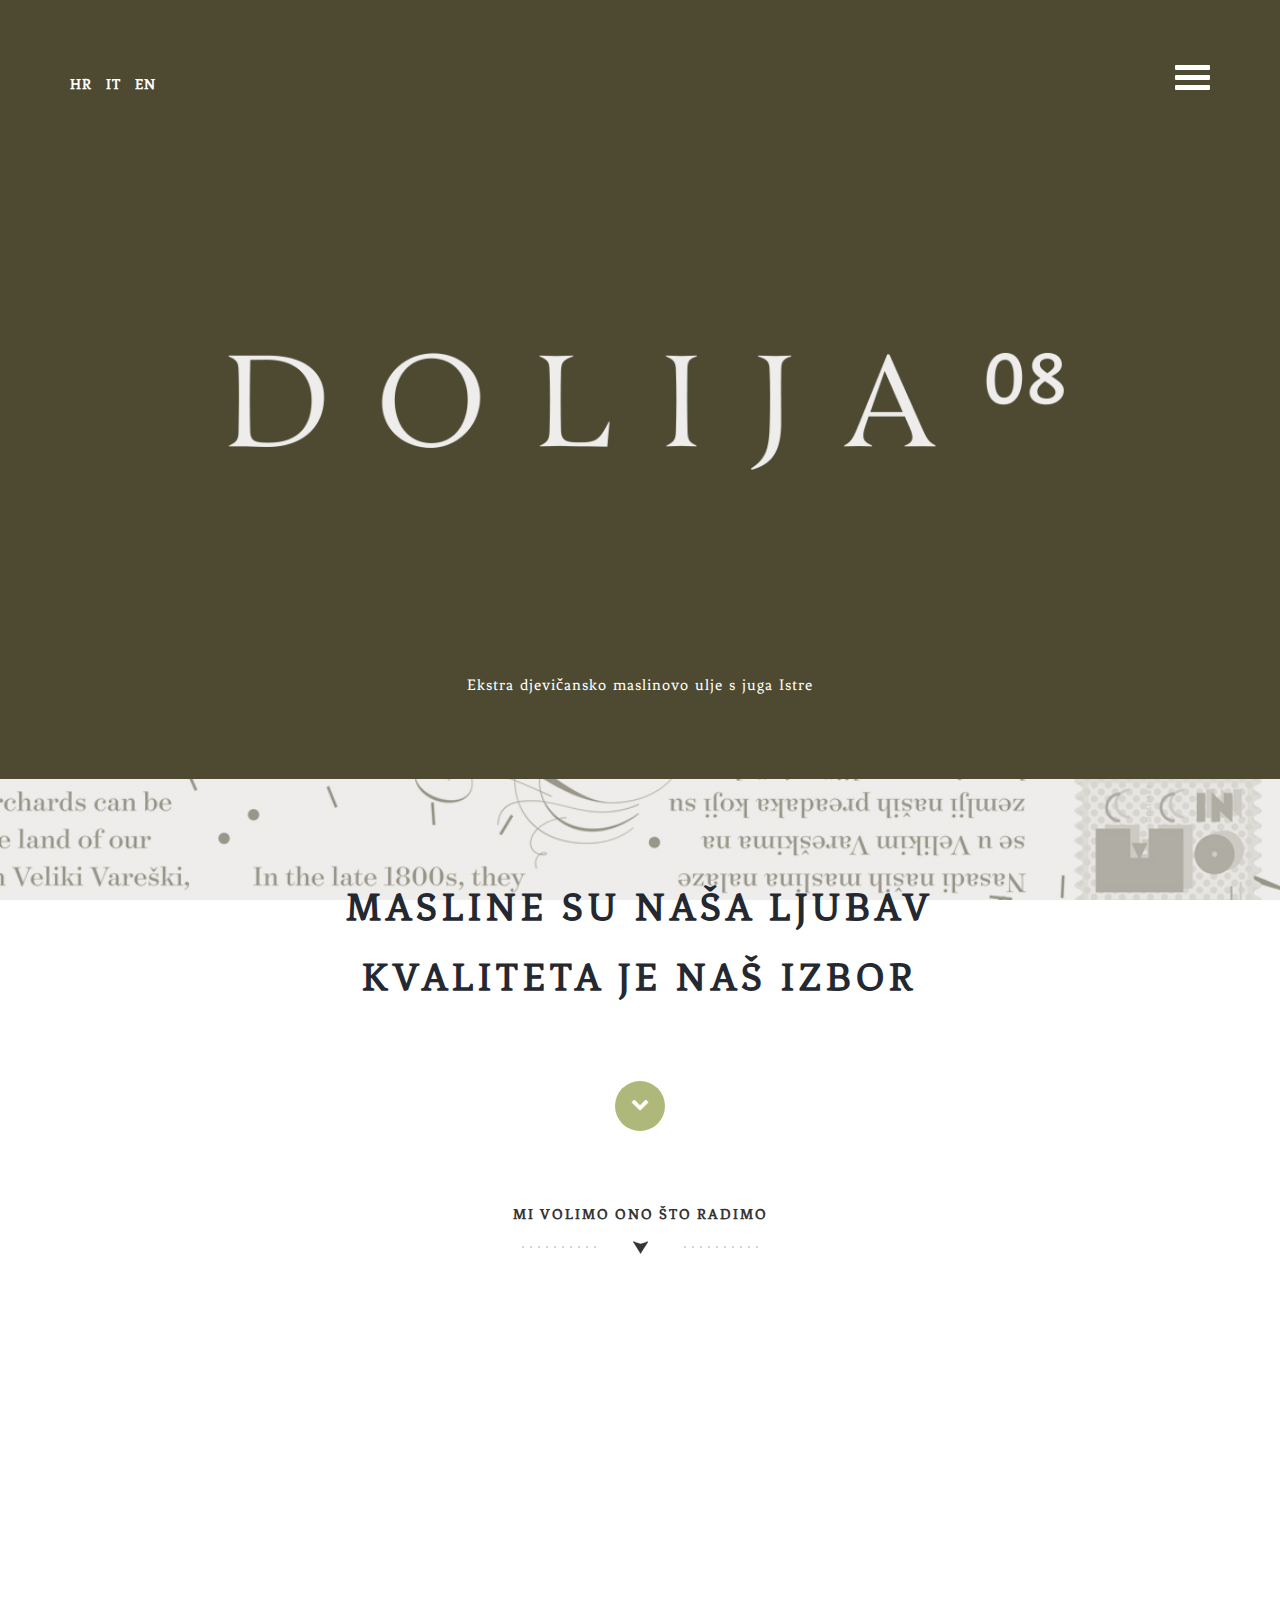
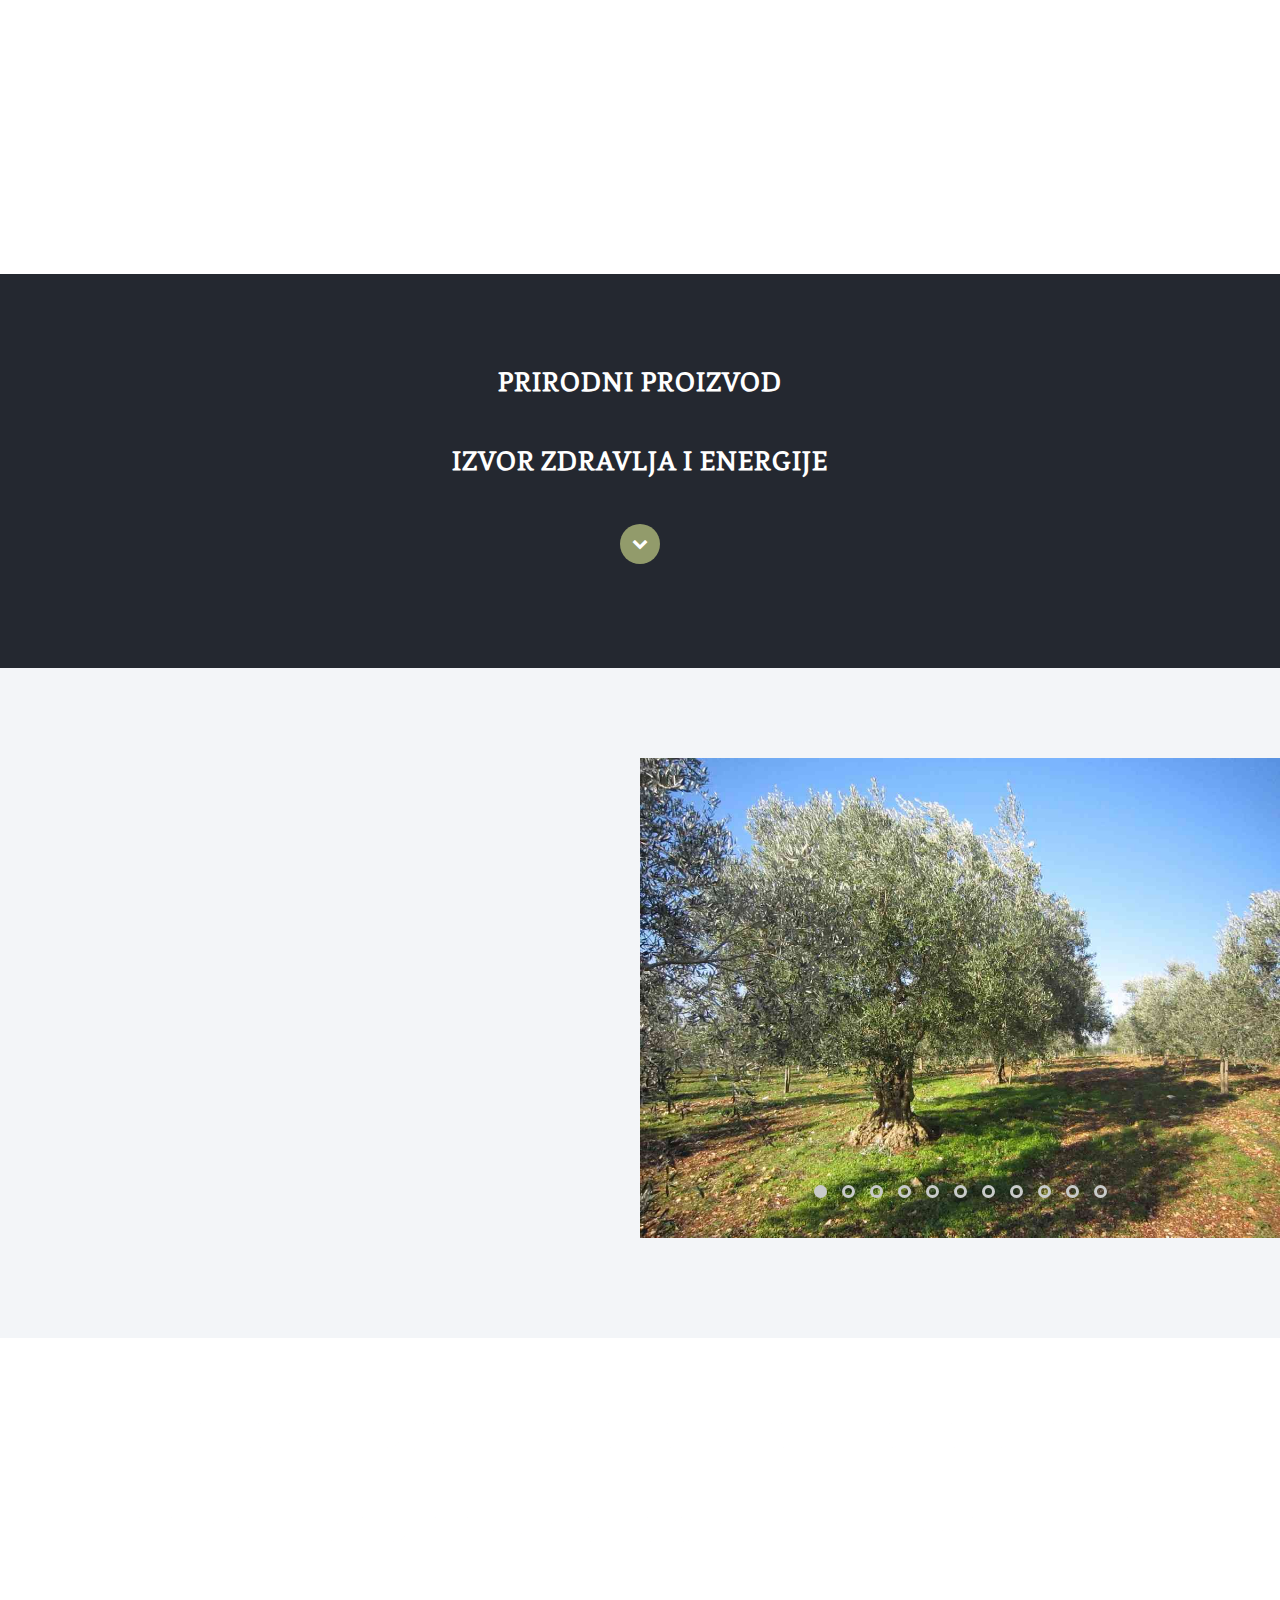
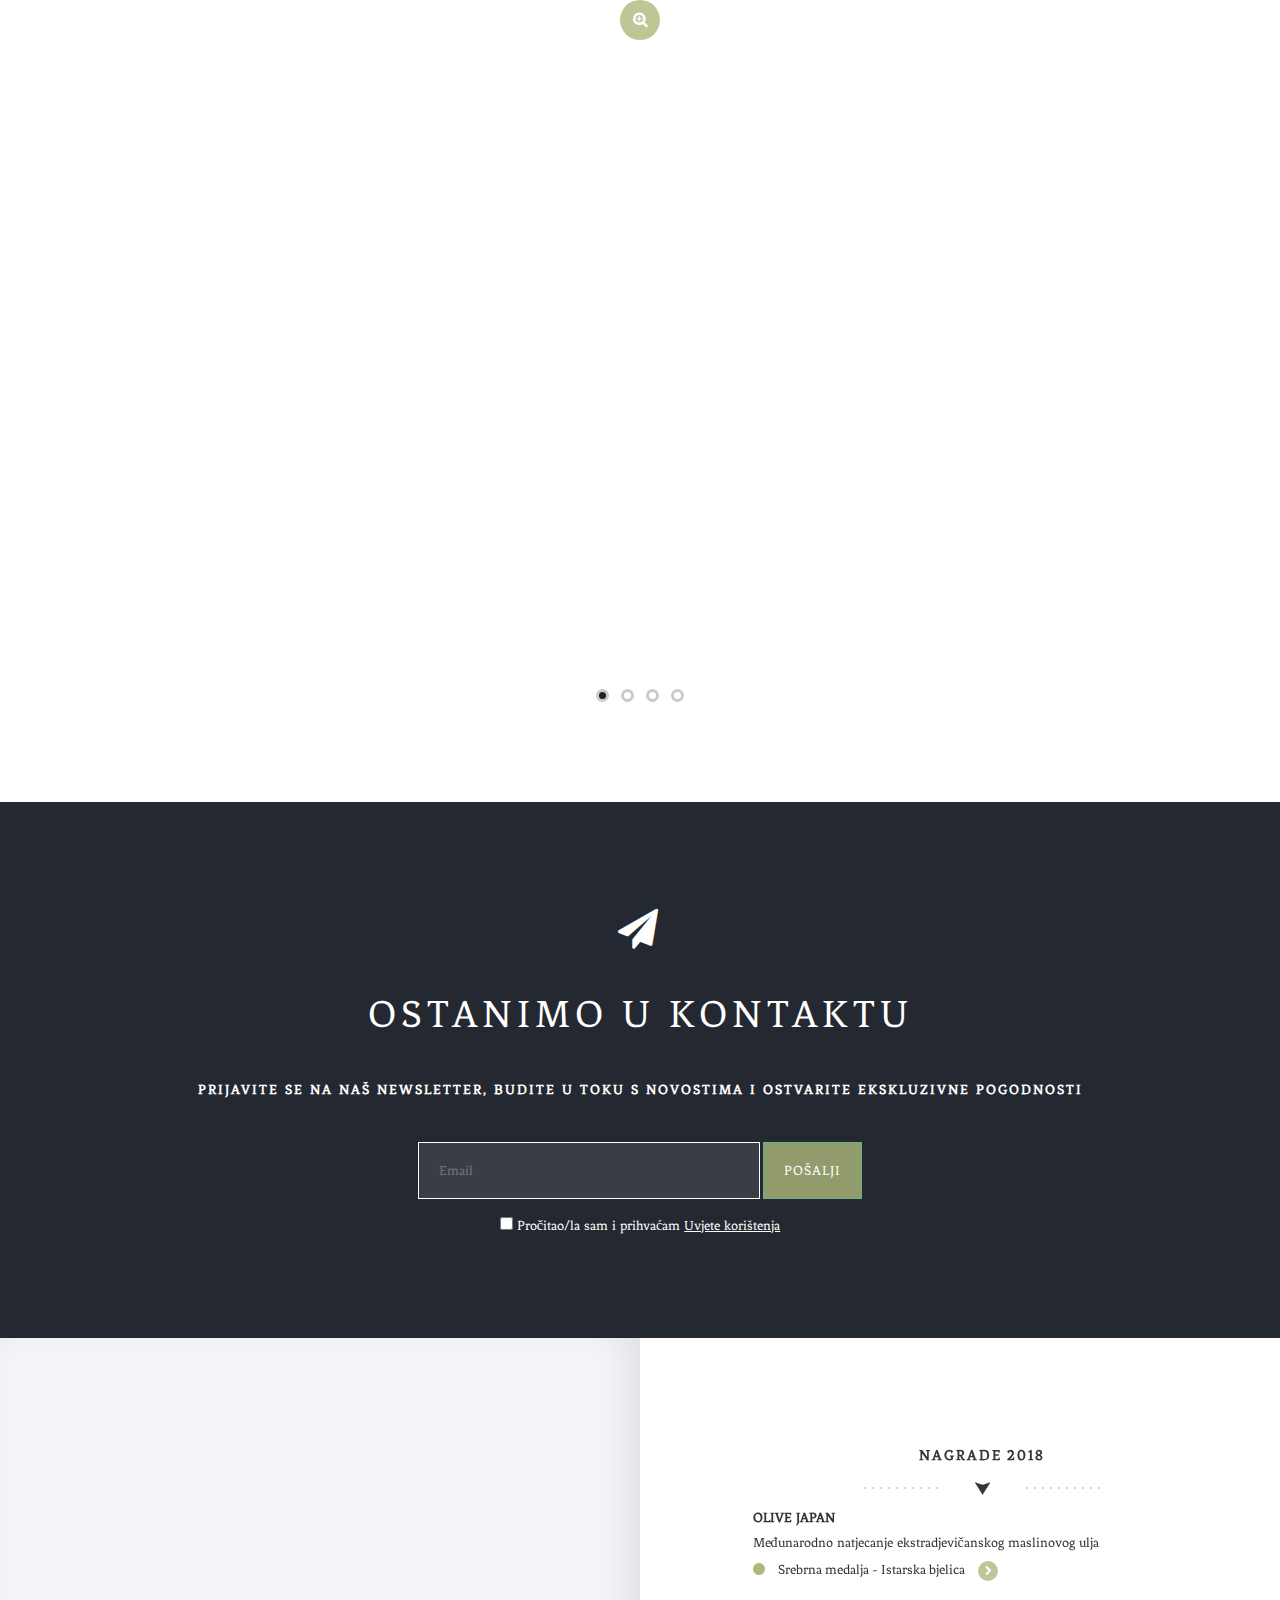
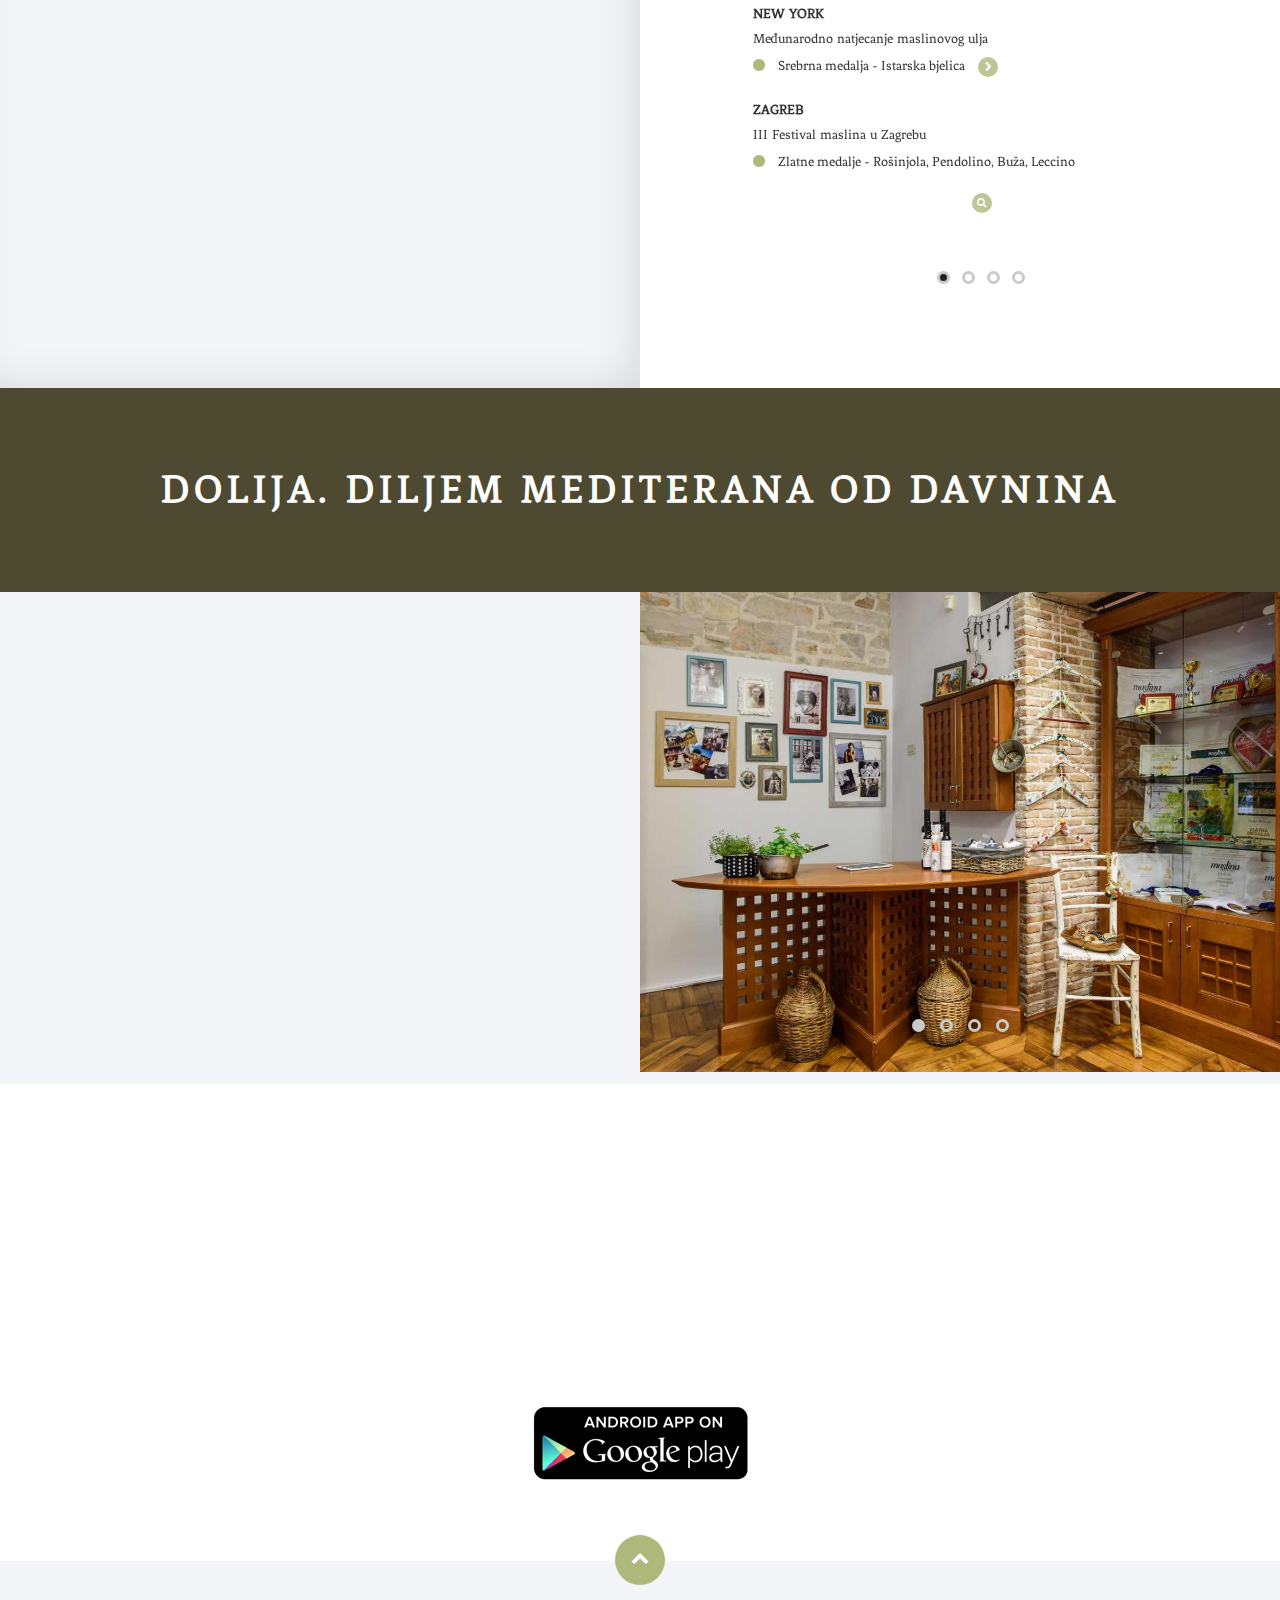
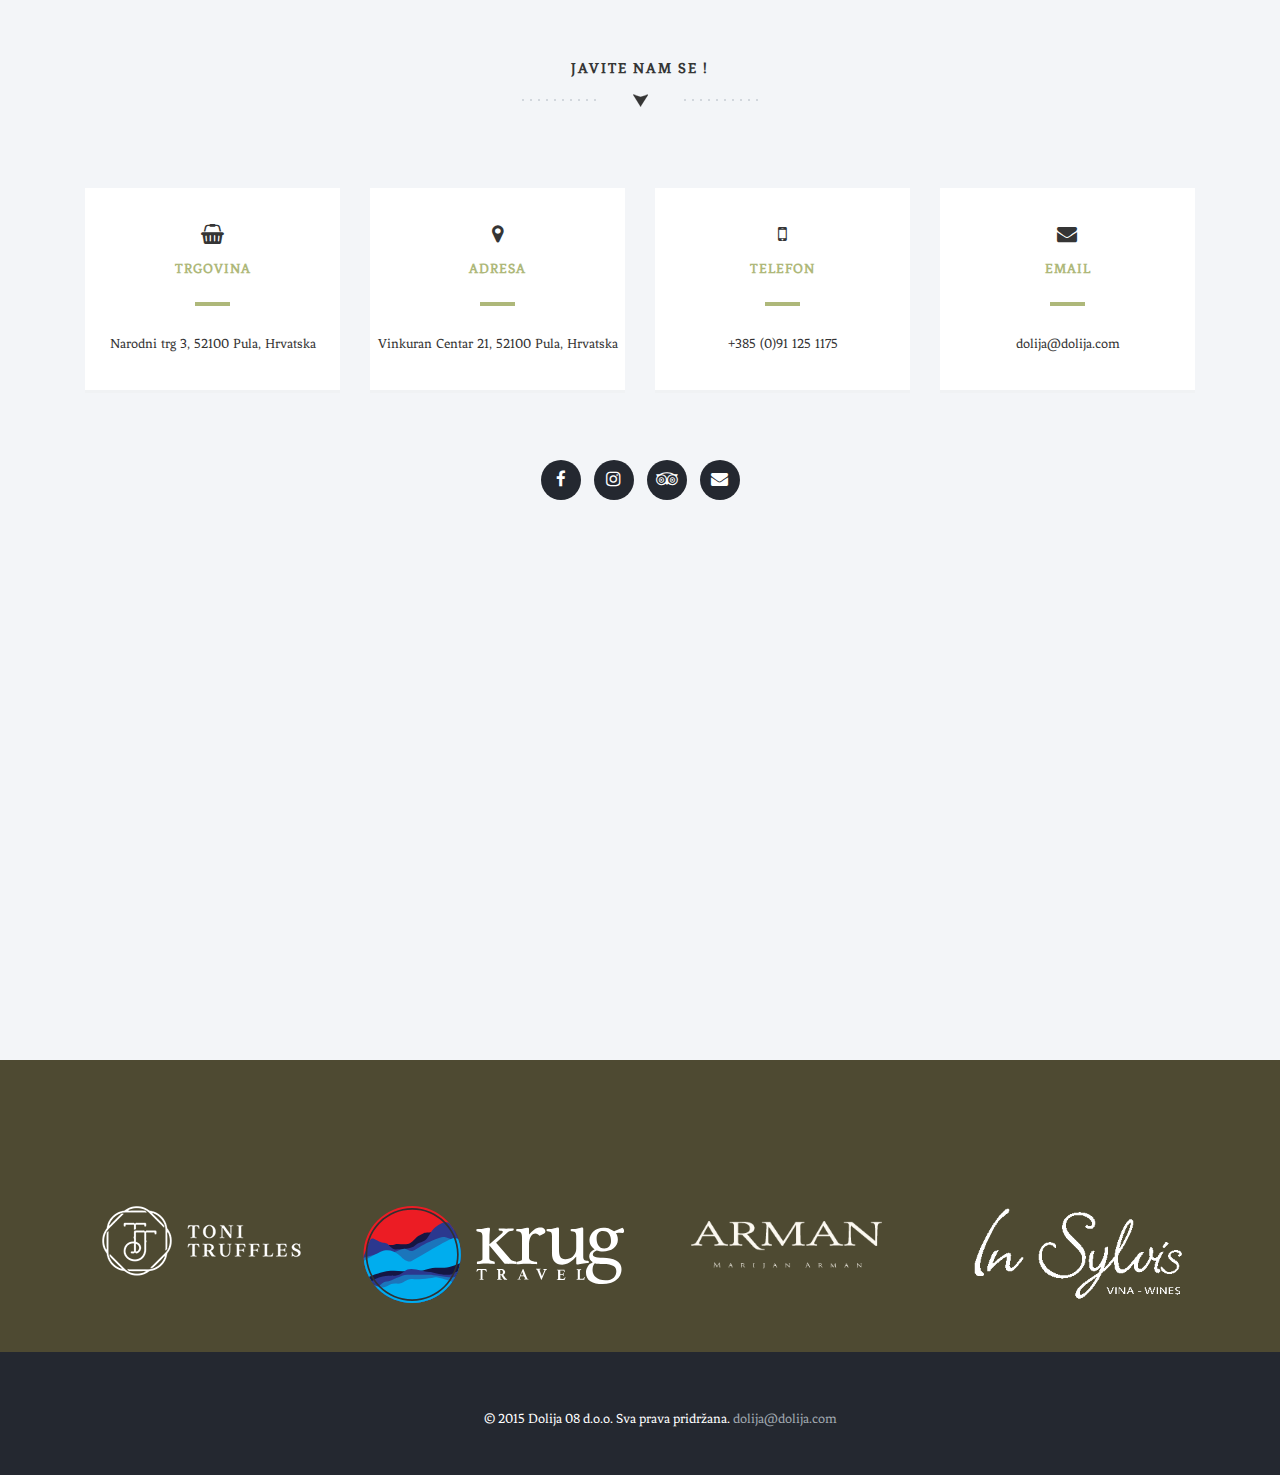
==== commit 1c332f2e: "mailchimp" ====
--- a/index.html
+++ b/index.html
@@ -391,7 +391,7 @@
       </div>
     </div-->
 
-    <section id="subscribe" class="subscribe text-center">
+    <!--section id="subscribe" class="subscribe text-center">
       <div class="container">
         <h1><i class="fa fa-paper-plane"></i></h1>
         <h1 class="subscribe-header">Ostanimo u kontaktu</h1>
@@ -405,8 +405,31 @@
           </p>
         </form>
       </div>
+    </section-->
+
+    <section id="subscribe" class="subscribe text-center">
+      <div class="container">
+        <div id="mc_embed_signup">
+          <h1><i class="fa fa-paper-plane"></i></h1>
+          <h1 class="subscribe-header">Ostanimo u kontaktu</h1>
+          <p class="subscribe-desc">Prijavite se na naš newsletter, budite u toku s novostima i ostvarite ekskluzivne pogodnosti</p>
+          <!-- Begin MailChimp Signup Form -->
+          <form id="mc-embedded-subscribe-form" name="mc-embedded-subscribe-form" action="https://dolija.us18.list-manage.com/subscribe/post?u=e58fdb45d4ced9d280e1ac245&amp;id=aadf2874a2" method="post">
+            <input type="email" name="EMAIL" id="mce-EMAIL" value="" placeholder="Email" required>
+            <!-- real people should not fill this in and expect good things - do not remove this or risk form bot signups-->
+            <div style="position: absolute; left: -5000px;" aria-hidden="true">
+              <input type="text" name="b_e58fdb45d4ced9d280e1ac245_aadf2874a2" tabindex="-1" value="">
+            </div>
+            <input type="submit" name="subscribe" id="mc-embedded-subscribe" value="Pošalji">
+            <p class="subscribe-confirm">
+              <input type="checkbox" aria-label="Uvjeti korištenja" required>
+              <span>Pročitao/la sam i prihvaćam <a data-target="#newsletterModal" data-toggle="modal">Uvjete korištenja</a></span>
+            </p>
+          </form>
+        </div><!--End mc_embed_signup-->
+      </div>
     </section>
-        
+    
     <section class="text-center" id="olive-oil-awards">
       <div class="container-fluid nopadding awards-services">
         <div class="wrapper">
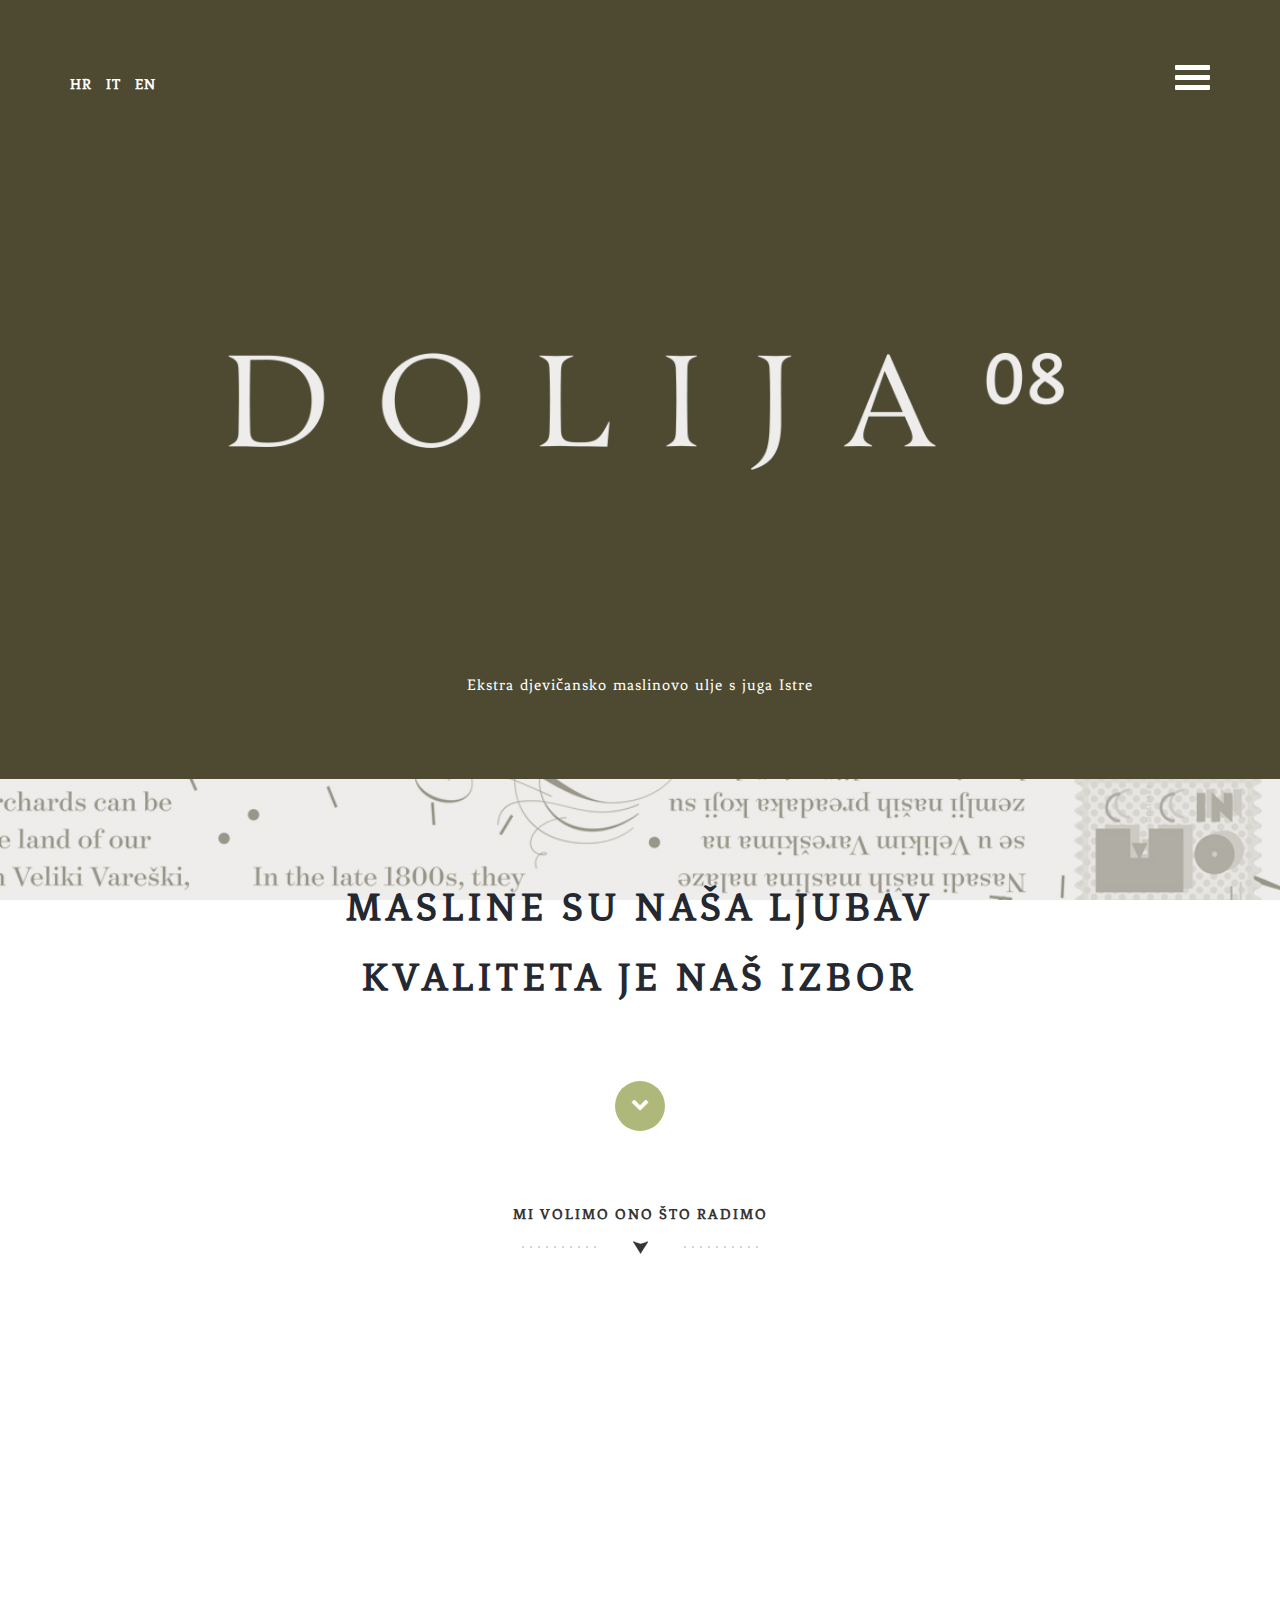
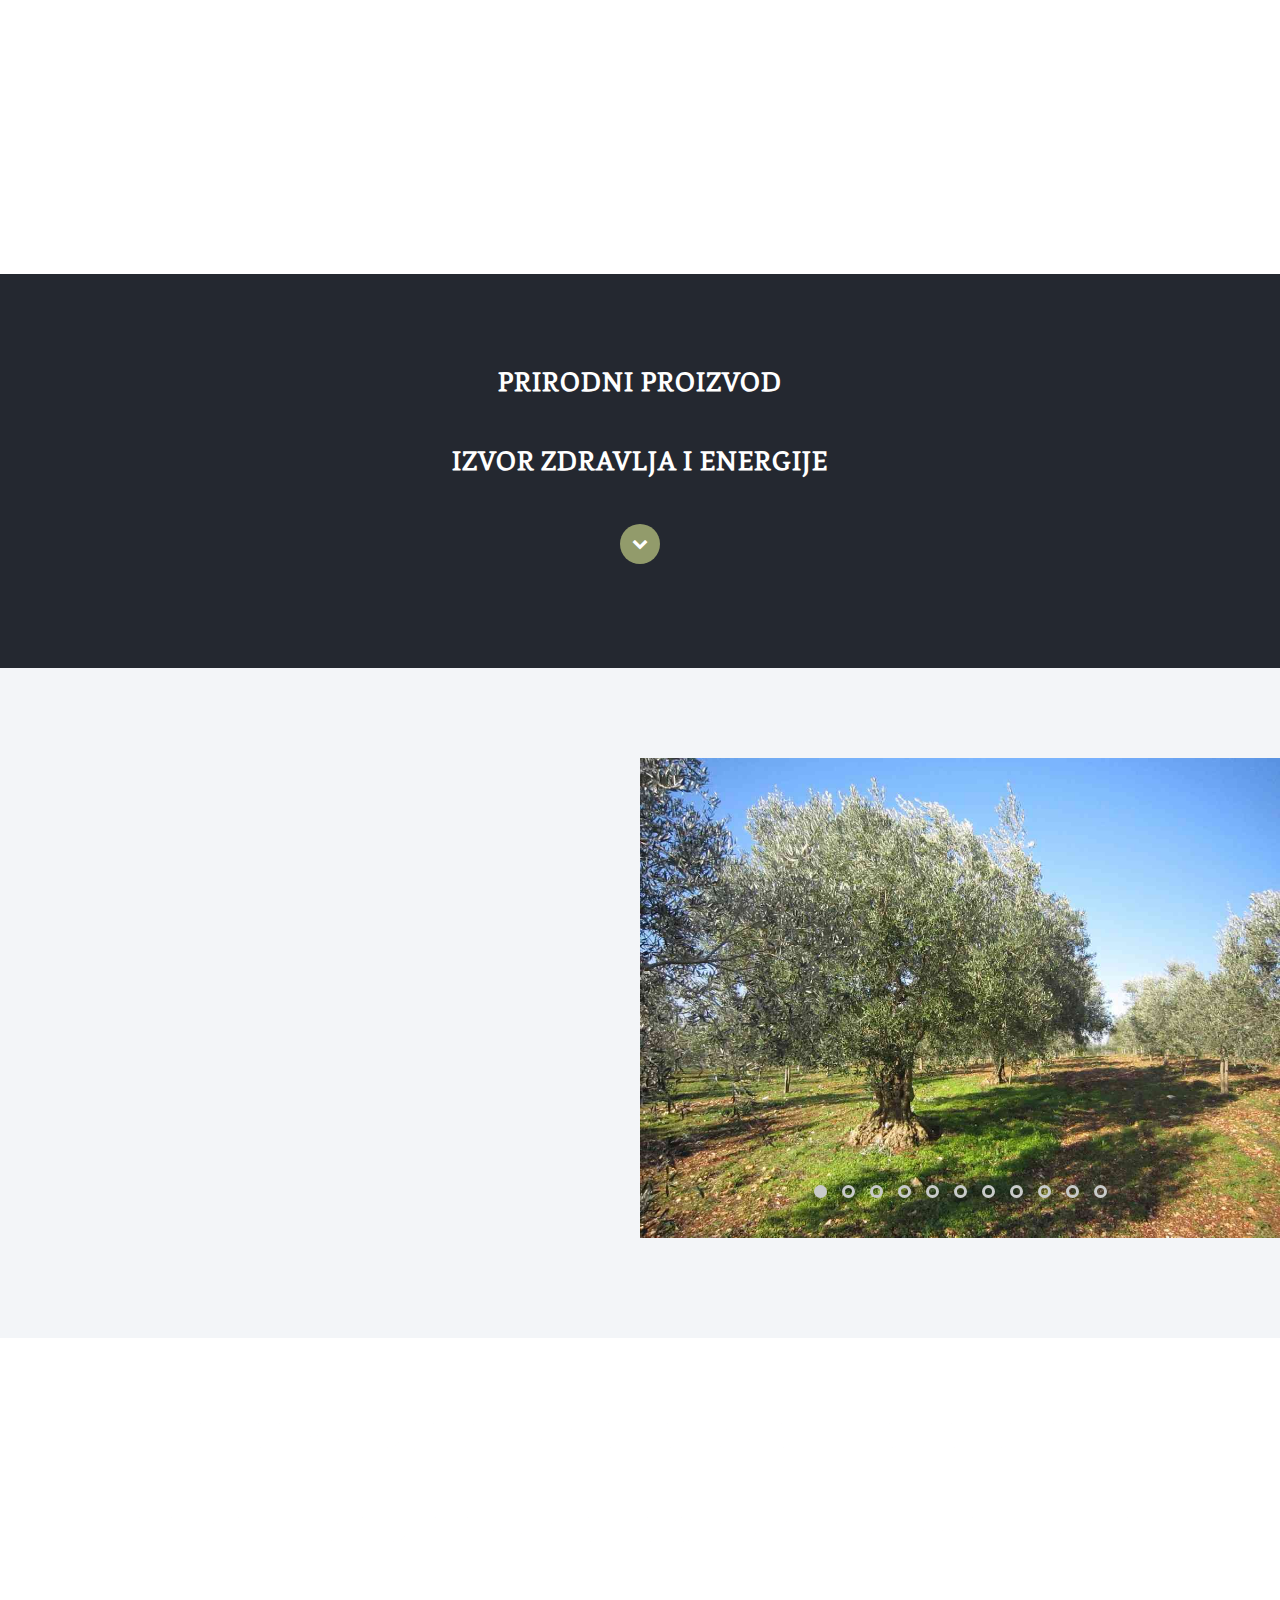
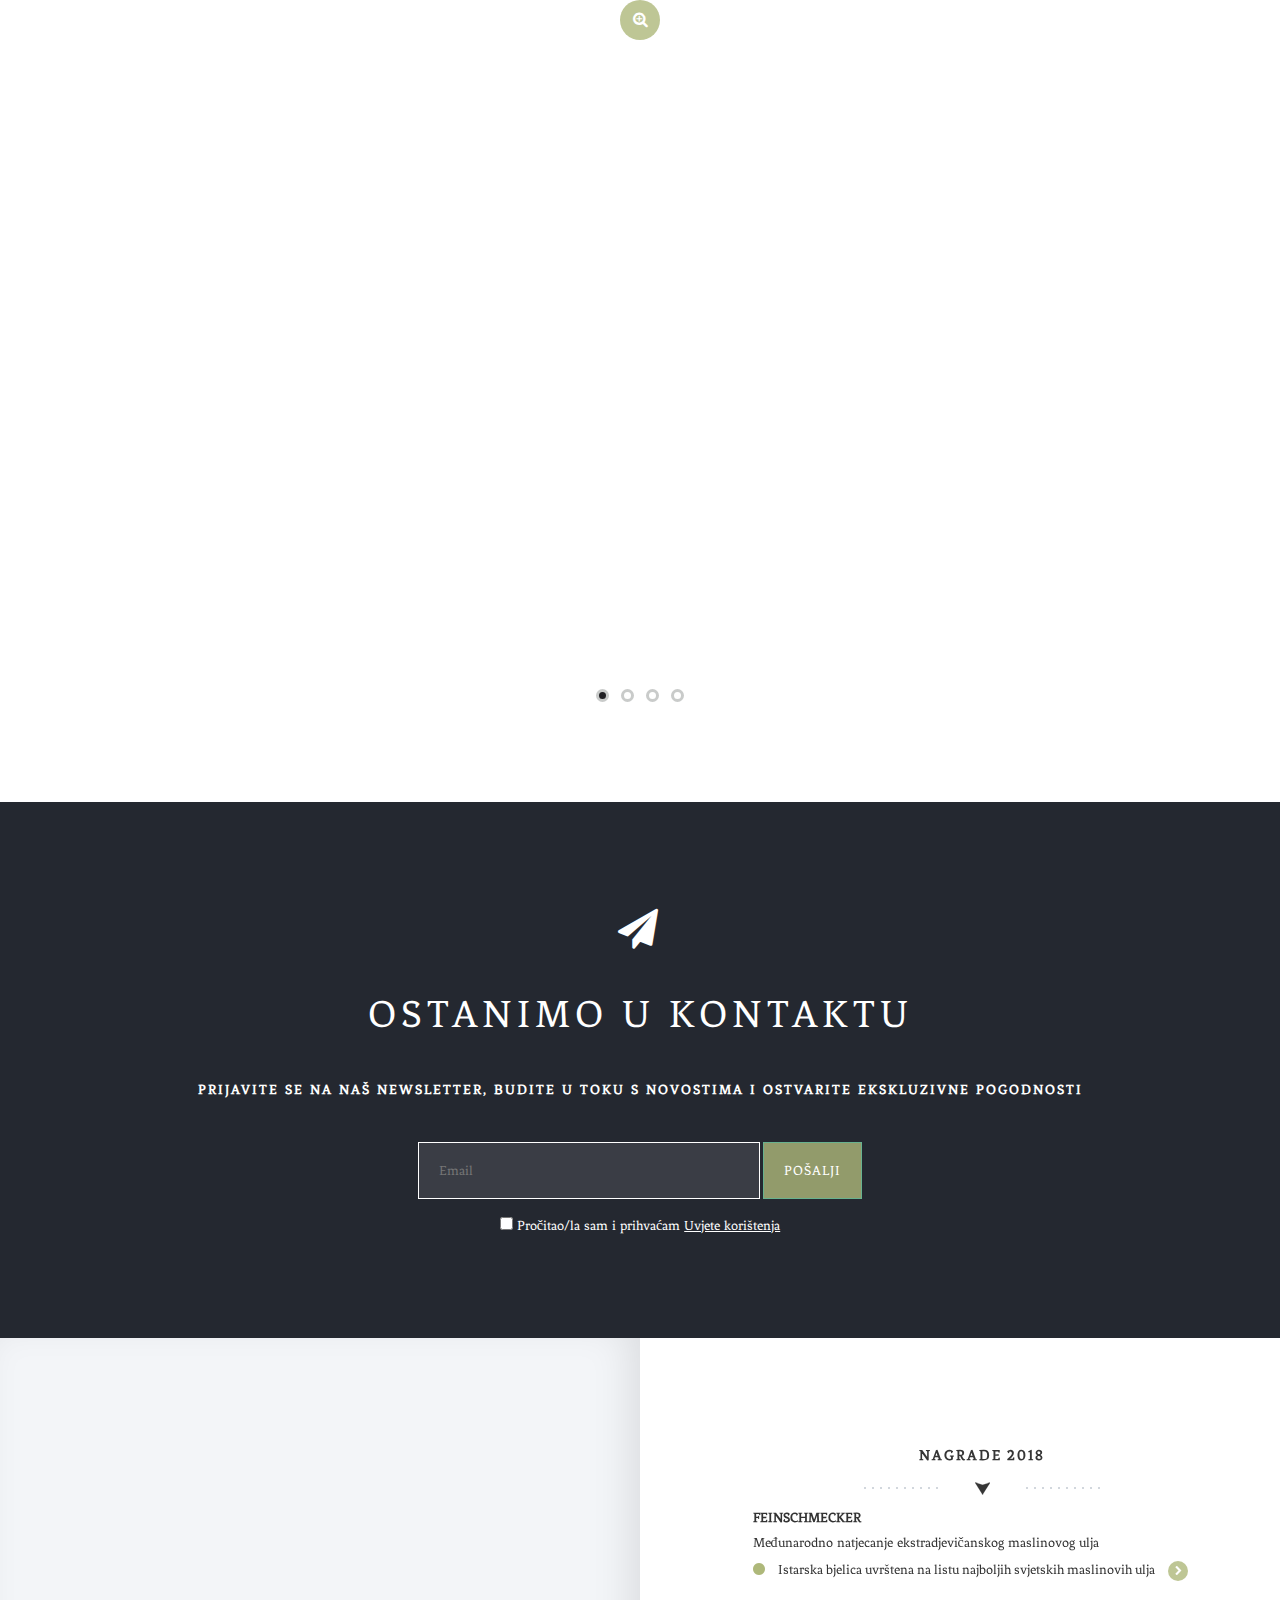
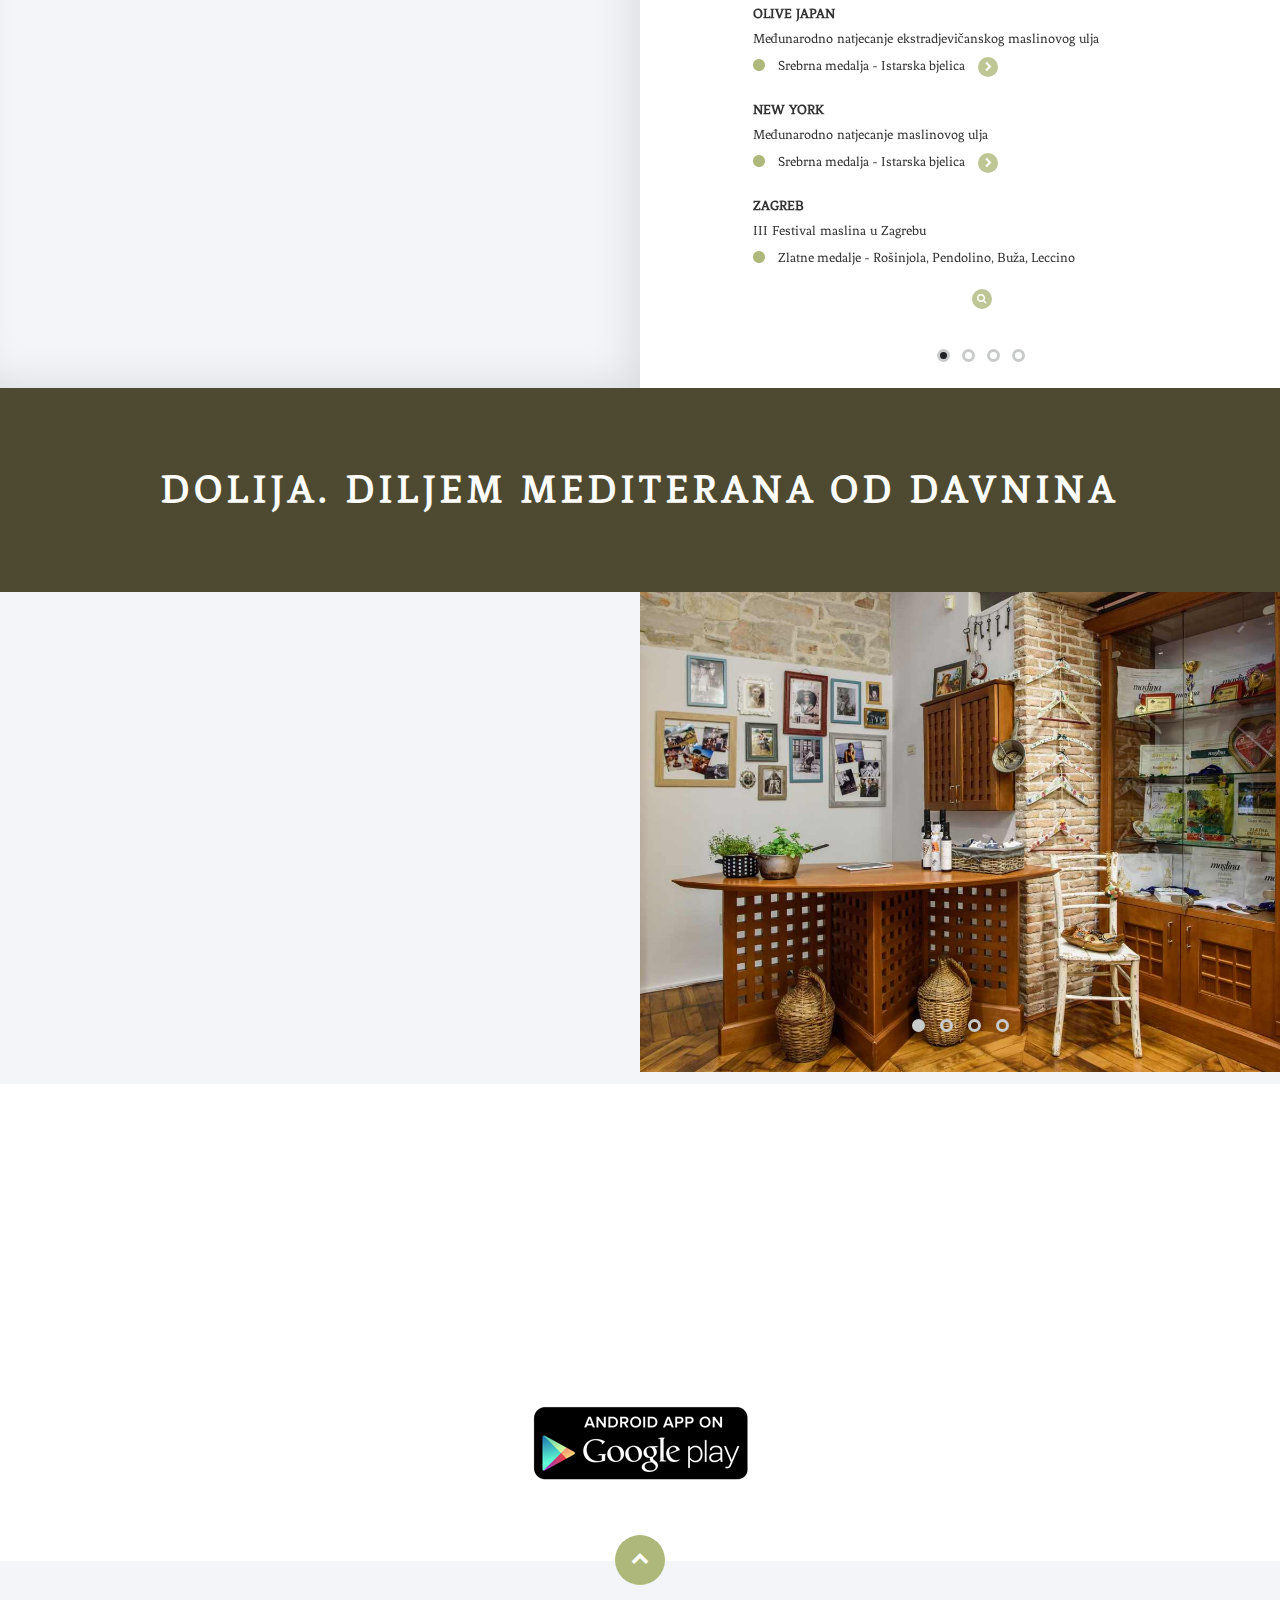
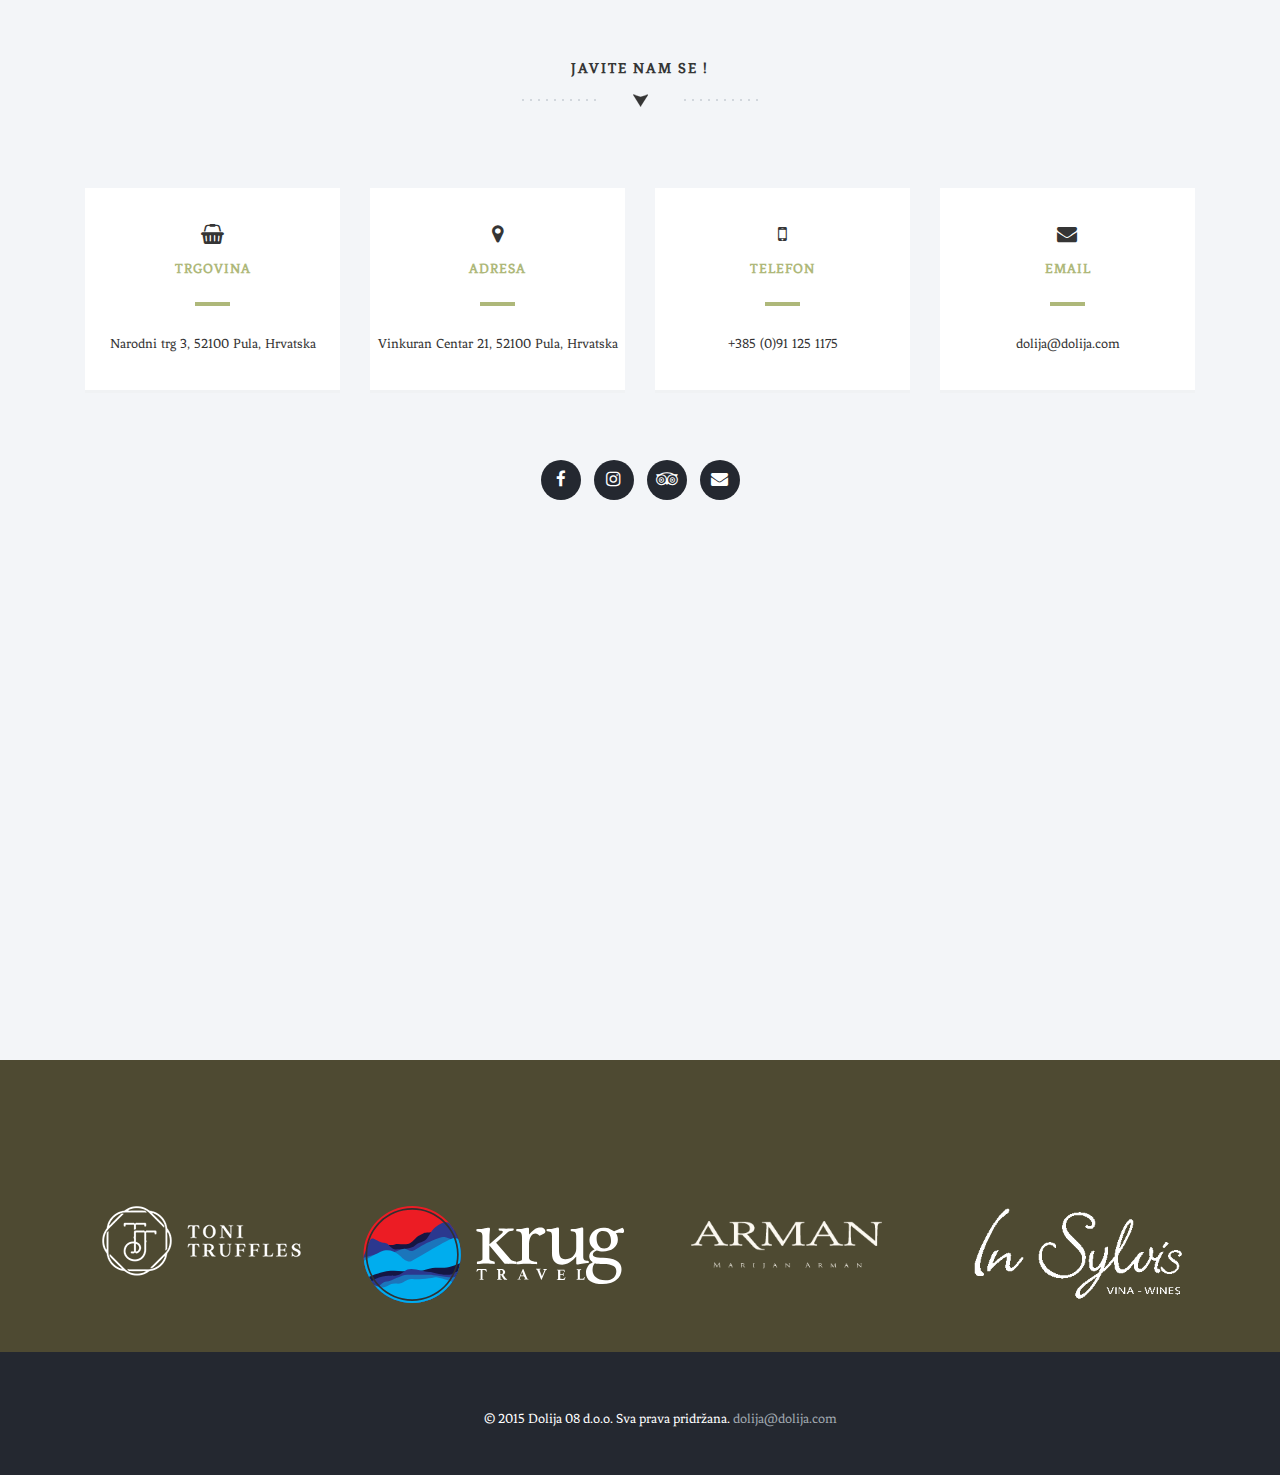
==== commit a998ff7c: "feinschmecker" ====
--- a/index.html
+++ b/index.html
@@ -414,7 +414,7 @@
           <h1 class="subscribe-header">Ostanimo u kontaktu</h1>
           <p class="subscribe-desc">Prijavite se na naš newsletter, budite u toku s novostima i ostvarite ekskluzivne pogodnosti</p>
           <!-- Begin MailChimp Signup Form -->
-          <form id="mc-embedded-subscribe-form" name="mc-embedded-subscribe-form" action="https://dolija.us18.list-manage.com/subscribe/post?u=e58fdb45d4ced9d280e1ac245&amp;id=aadf2874a2" method="post">
+          <form id="mc-embedded-subscribe-form" name="mc-embedded-subscribe-form" action="https://dolija.us18.list-manage.com/subscribe/post?u=e58fdb45d4ced9d280e1ac245&amp;id=aadf2874a2&LANG=hr" method="post">
             <input type="email" name="EMAIL" id="mce-EMAIL" value="" placeholder="Email" required>
             <!-- real people should not fill this in and expect good things - do not remove this or risk form bot signups-->
             <div style="position: absolute; left: -5000px;" aria-hidden="true">
@@ -445,6 +445,19 @@
                 <ul class="slides award-slides">
                   <li>
                     <h1 class="arrow">Nagrade 2018</h1>
+                    <div class="nagrade-post-info">
+                      <p>
+                        <strong>Feinschmecker</strong>
+                      </p>
+                      <p>Međunarodno natjecanje ekstradjevičanskog maslinovog ulja</p>
+                      <div class="row">
+                        <i class="col-md-1 col-xs-1 fa fa-circle"></i>
+                        <span class="col-md-11 col-xs-11 nagrade-post-info-item"> 
+                          Istarska bjelica uvrštena na listu najboljih svjetskih maslinovih ulja 
+                          <a class="right-arrow-btn addtnl-info" href="https://www.olivenoeltest.de"><i class="fa fa-chevron-right"></i></a>
+                        </span>
+                      </div>
+                    </div>
                     <div class="nagrade-post-info">
                       <p>
                         <strong>Olive Japan</strong>
@@ -1106,6 +1119,33 @@
               <div id="2018Tab" class="panel-collapse collapse in" role="tabpanel" aria-labelledby="2018Heading">
                 <div class="panel-body">
                   <div class="row nagrade-item">
+                    <div class="col-md-2 col-xs-2">
+                      <a href="https://www.olivenoeltest.de"><img class="img-responsive img-thumbnail pull-left" src="img/feinschmecker-olio-awards-2018.png"></a>
+                    </div>
+                    <div class="col-md-10 col-xs-10">
+                      <div class="post-info">
+                        <p>
+                          <strong>Feinschmecker</strong>
+                        </p>
+                        <p>Međunarodno natjecanje ekstradjevičanskog maslinovog ulja</p> 
+                        <p class="post-info-right">
+                          <i class="glyphicon glyphicon-calendar"></i> 15.07.2018.
+                        </p>
+                      </div>
+                      <ul class="nagrade-list">
+                        <li>
+                          <div class="row">
+                            <i class="col-md-1 col-xs-1 fa fa-circle"></i>
+                            <span class="col-md-11 col-xs-11 nagrade-list-item"> 
+                              Istarska bjelica uvrštena na listu najboljih svjetskih ekstradjevičanskih maslinovih ulja
+                              <a class="right-arrow-btn addtnl-info" href="https://www.olivenoeltest.de"><i class="fa fa-chevron-right"></i></a>
+                            </span>  
+                          </div>
+                        </li>
+                      </ul>
+                    </div>
+                  </div>
+					        <div class="row nagrade-item">
                     <div class="col-md-2 col-xs-2">
                       <a href="http://olivejapan.com/en"><img class="img-responsive img-thumbnail pull-left" src="img/olive-japan.jpg"></a>
                     </div>
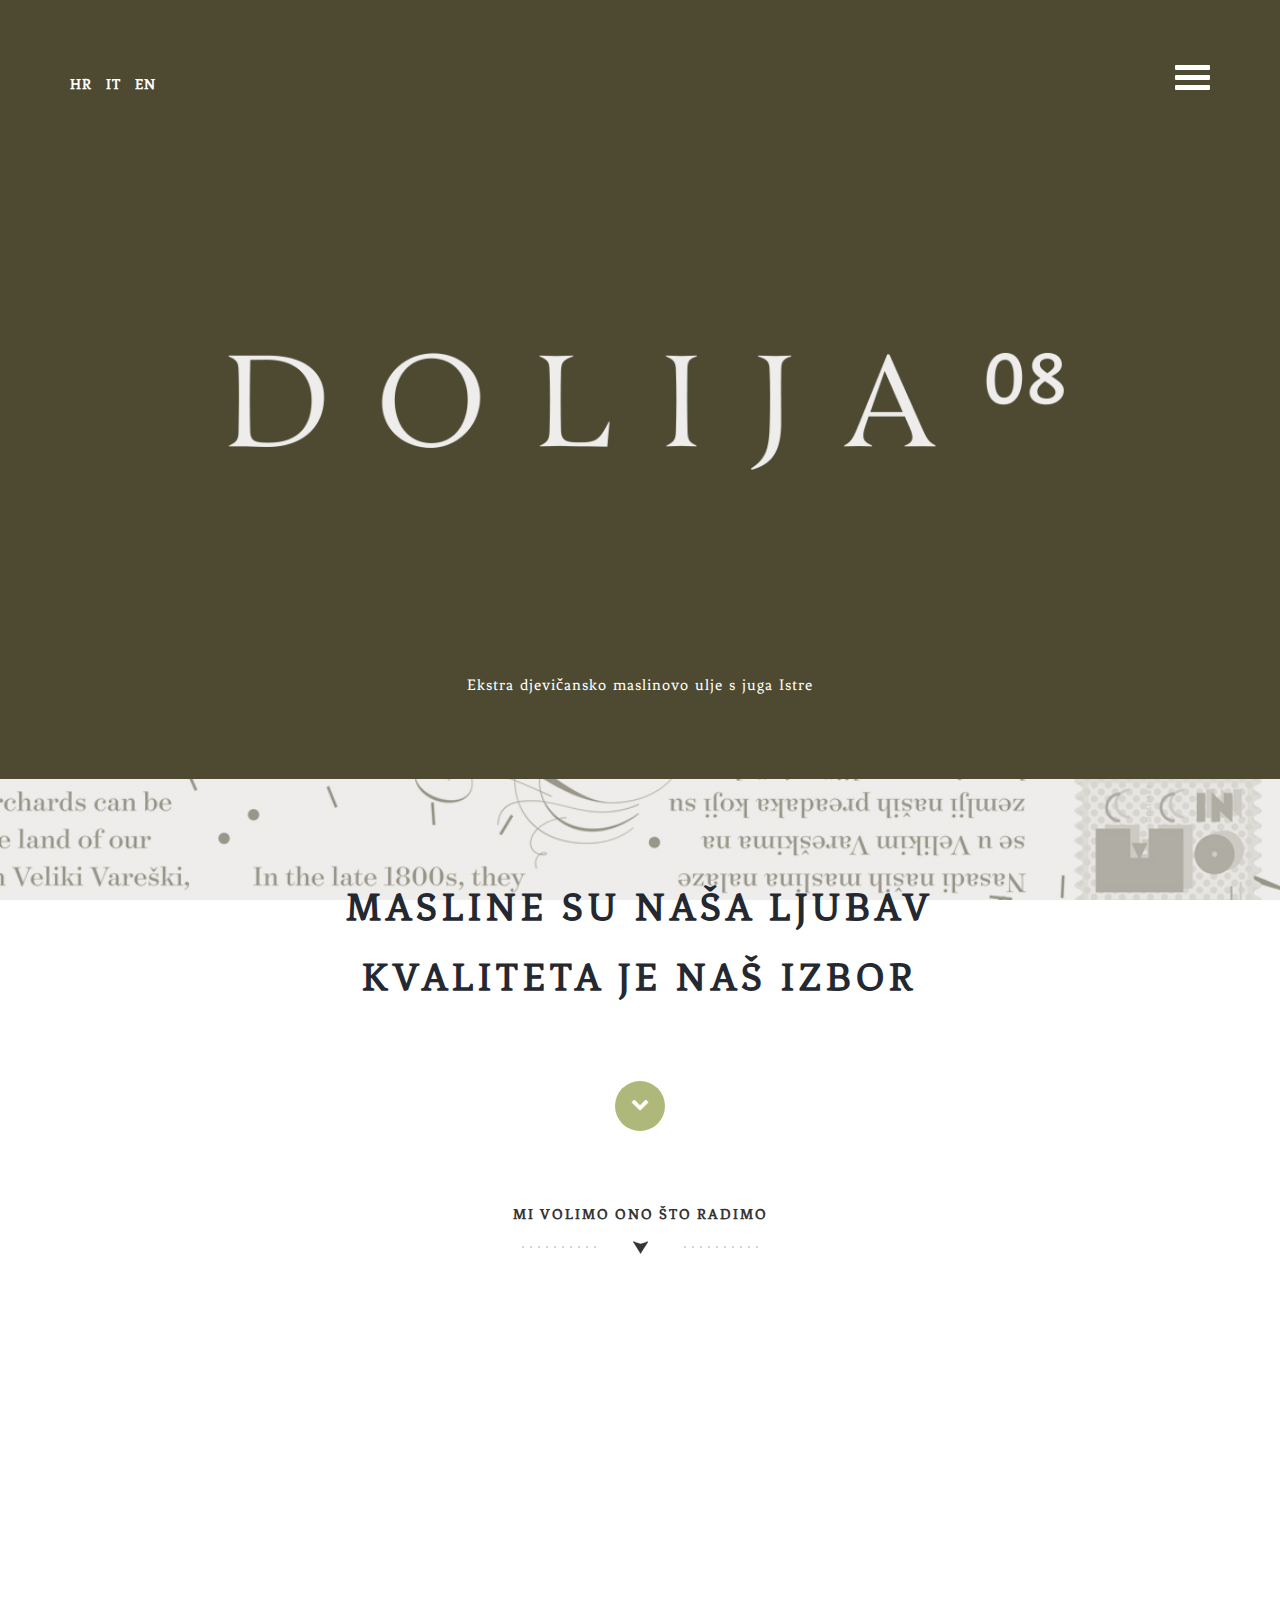
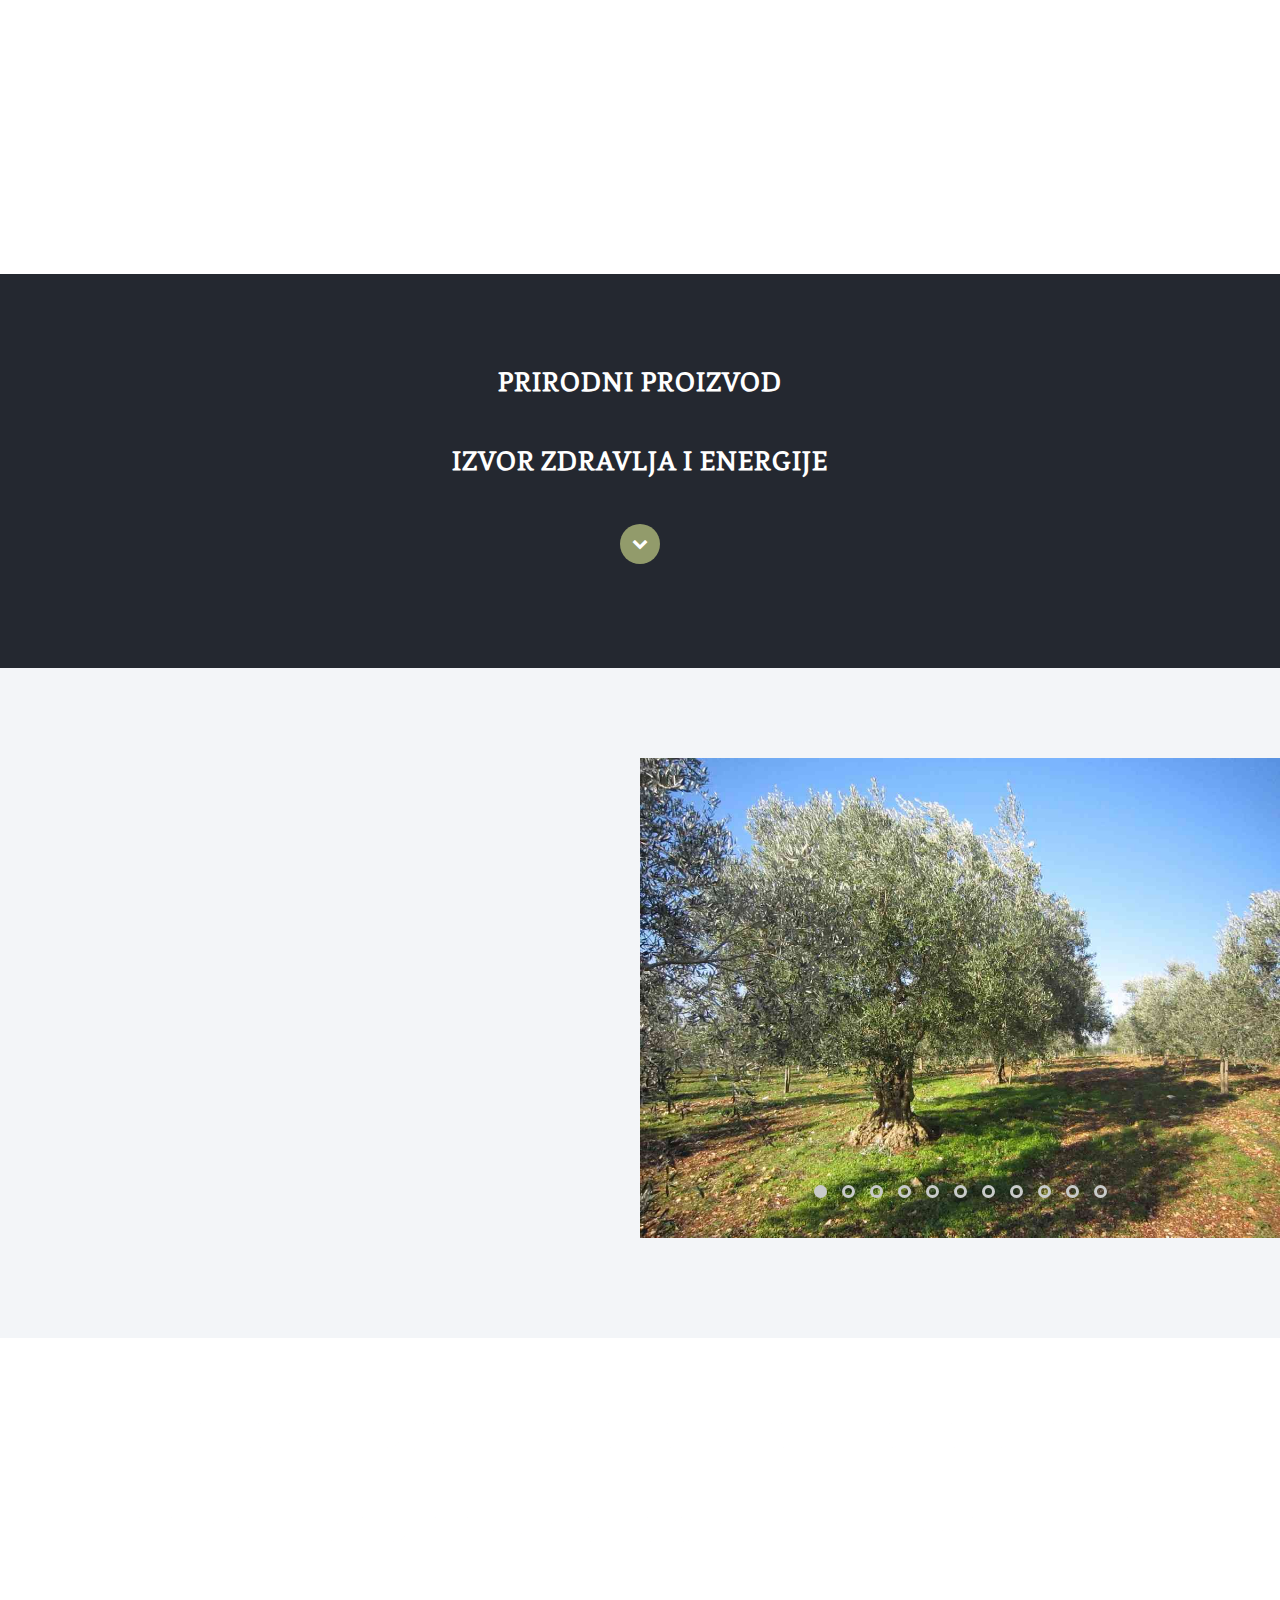
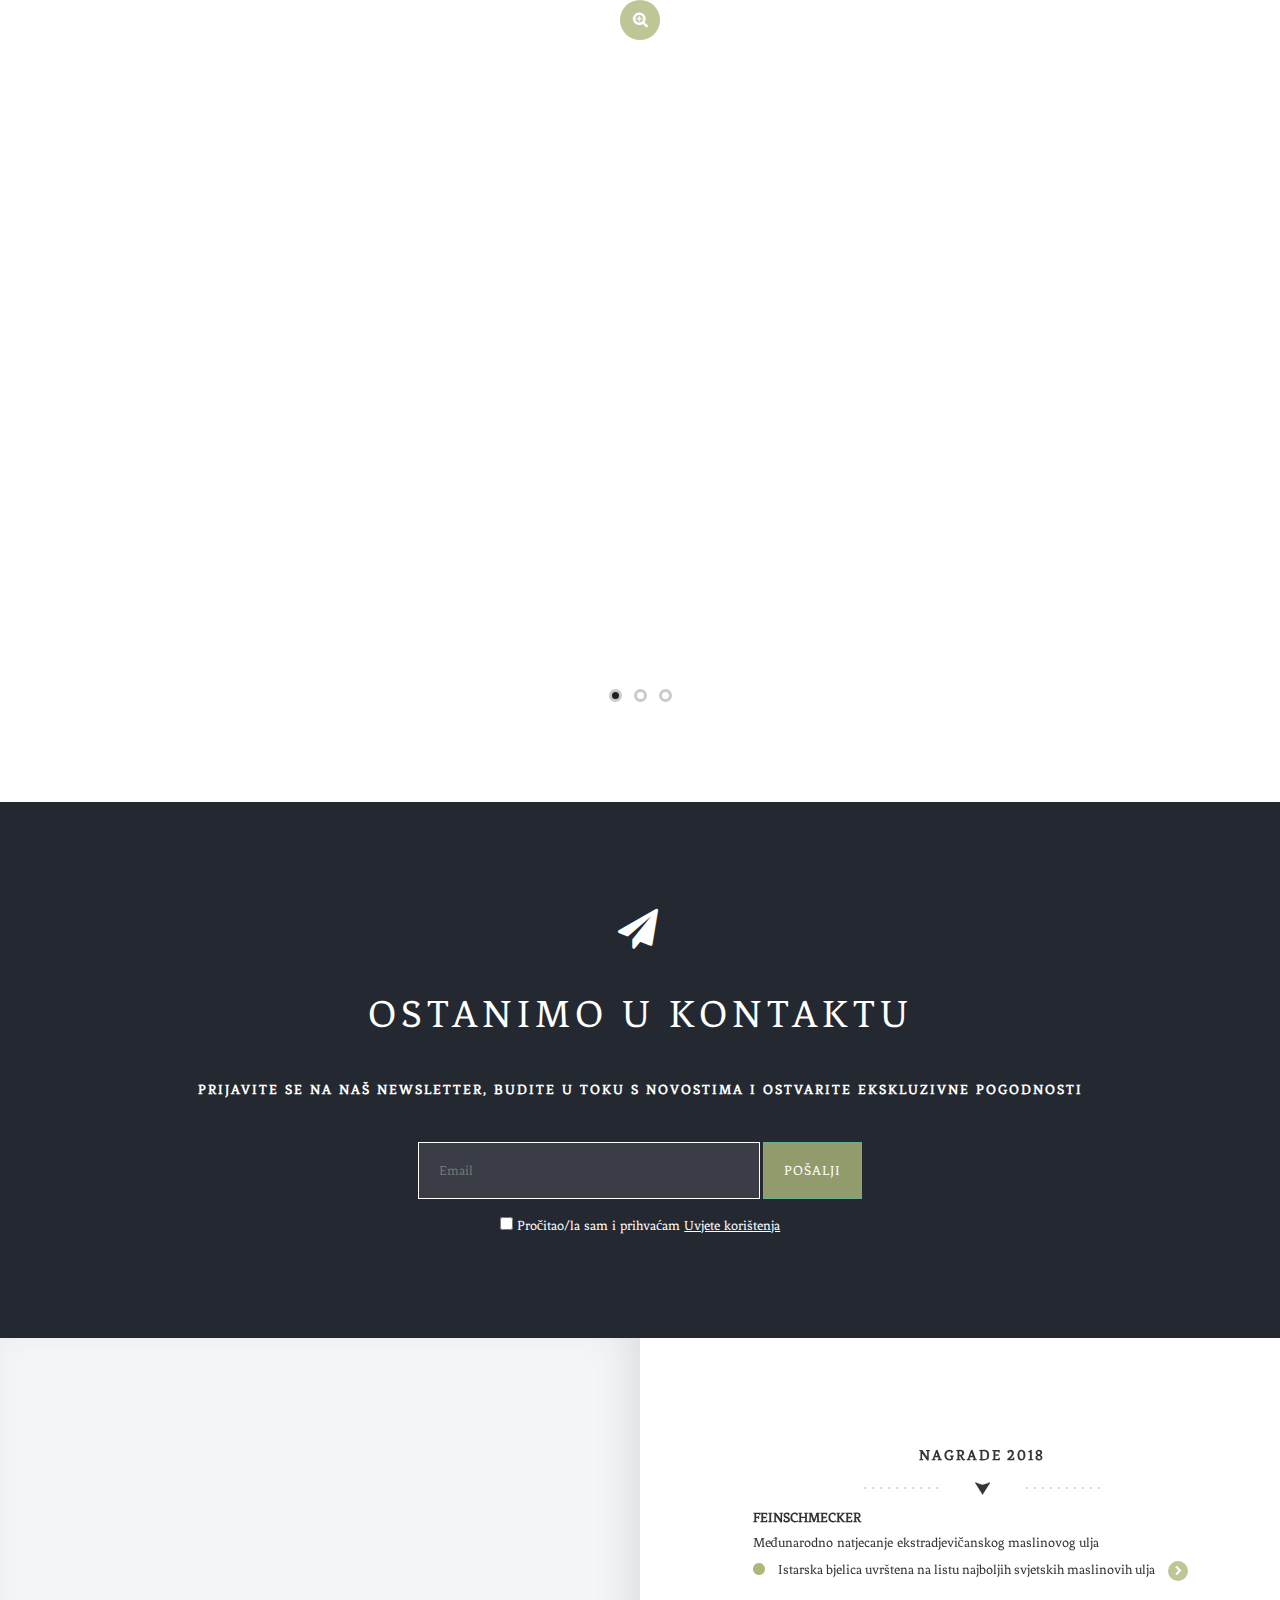
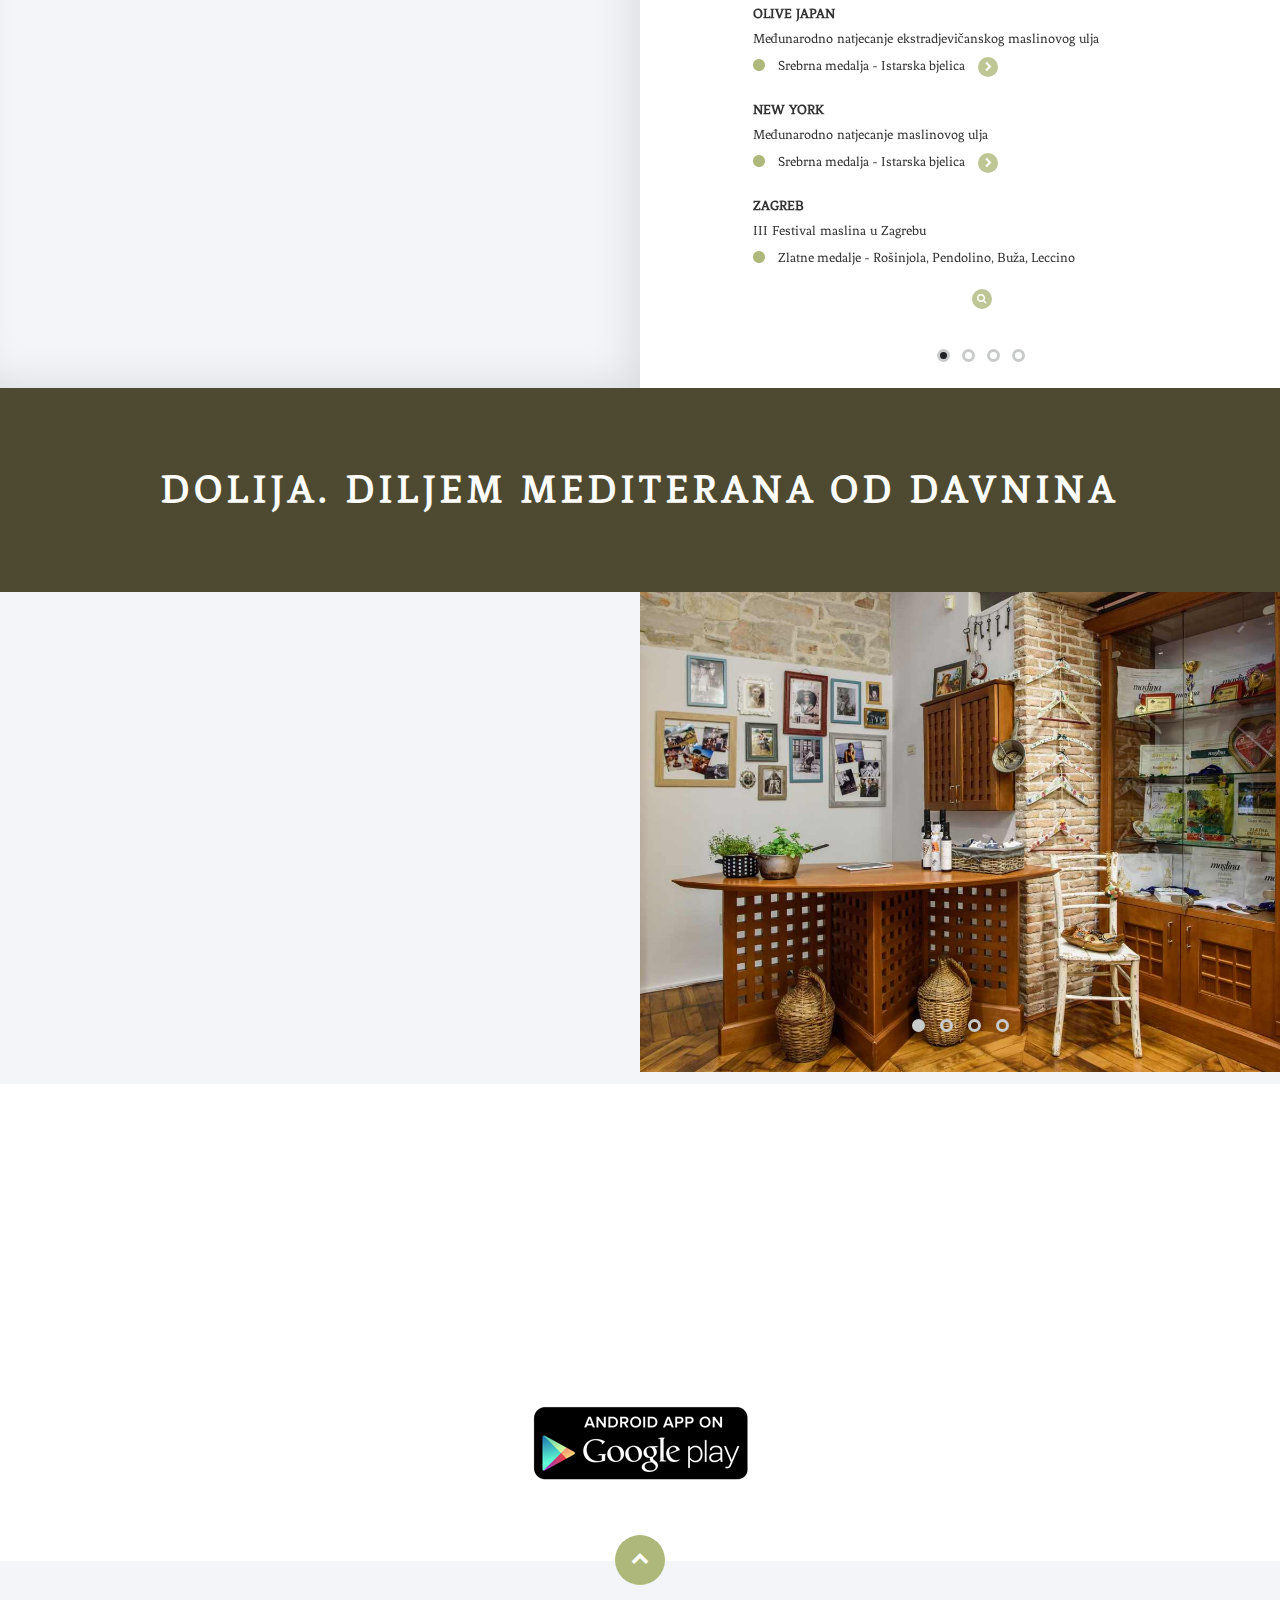
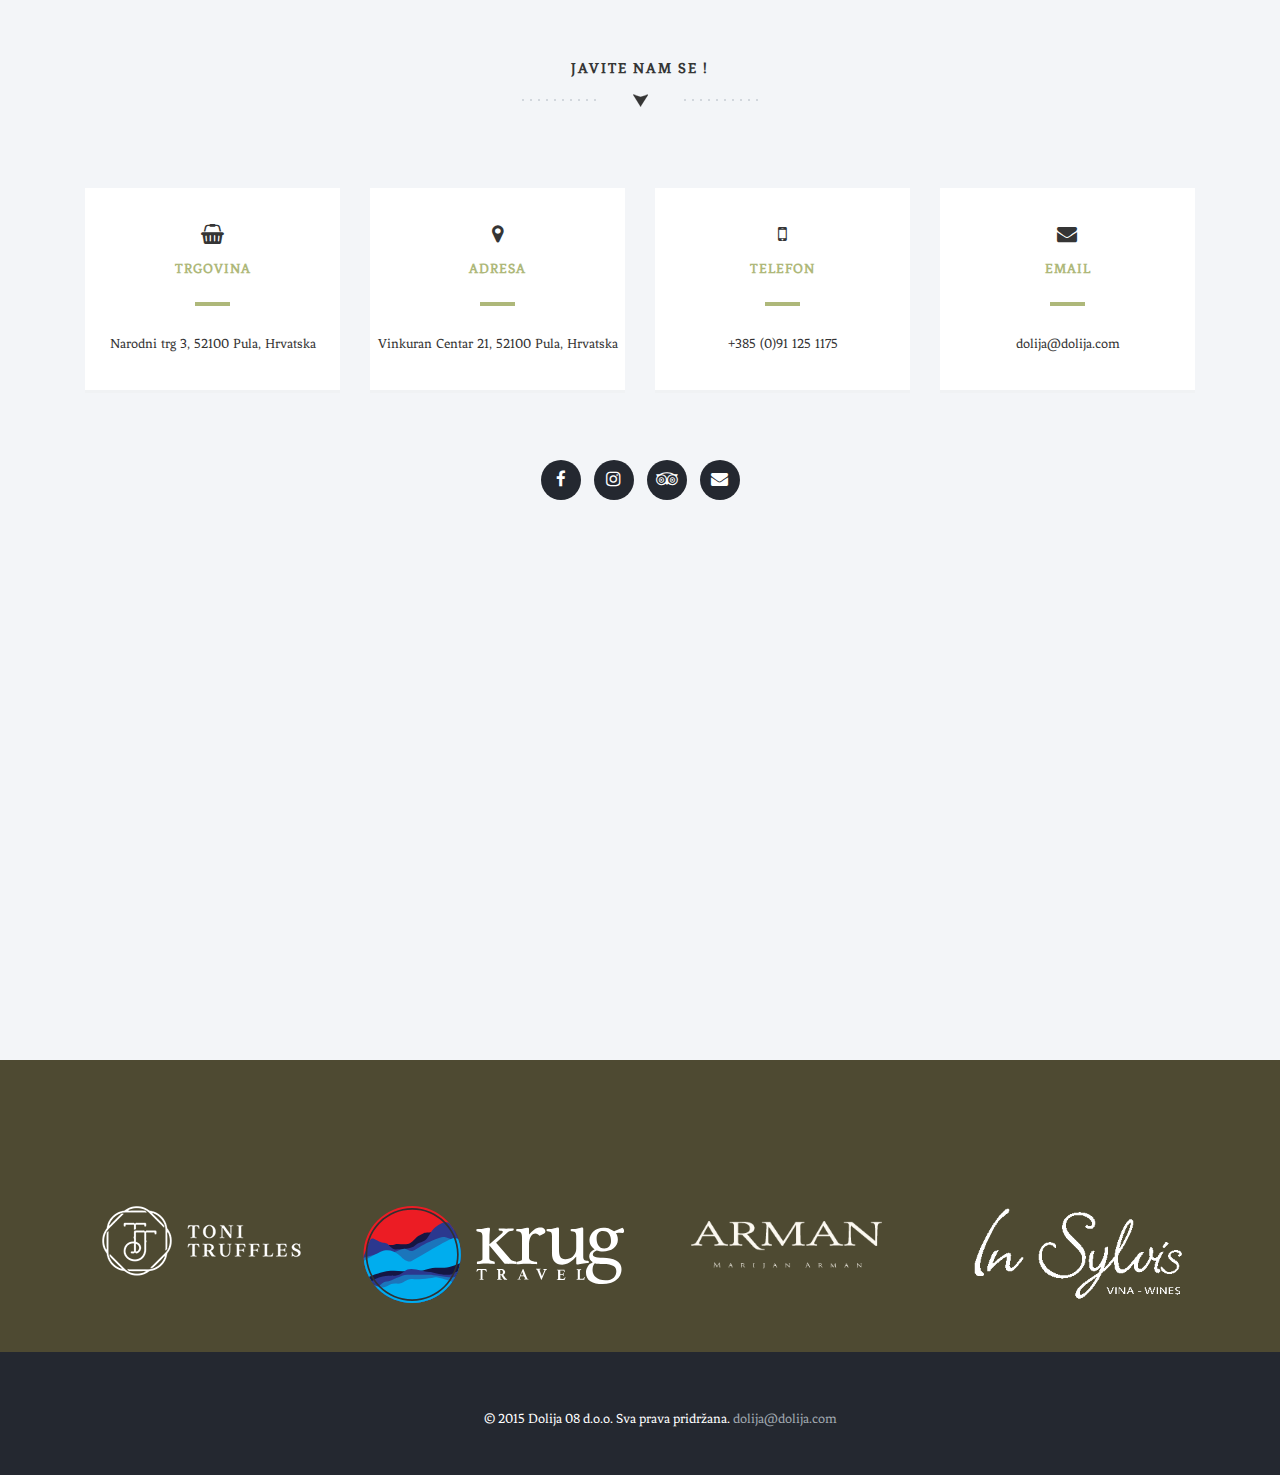
==== commit 7a995878: "karbonaca, maps_api_key" ====
--- a/index.html
+++ b/index.html
@@ -242,7 +242,7 @@
         <div class="row">
           <div id="portfolioSlider">
             <ul class="slides portfolio-slides">
-              <!-- 4x2 proizvoda -->
+              <!-- 3x2 proizvoda -->
               <li>
                 <div class="col-md-6 wp4">
                   <div class="overlay-effect effects clearfix">
@@ -323,23 +323,6 @@
                 <div class="col-md-6 wp4">
                   <div class="overlay-effect effects clearfix">
                     <div class="img">
-                      <img class="img-responsive" src="img/karbonaca_01.png" alt="Karbonaca">
-                      <div class="overlay">
-                        <a data-target="#karbonacaModal" class="expand" data-toggle="modal"><i class="fa fa-search-plus"></i></a>
-                        <a class="close-overlay hidden"></a>
-                      </div>
-                    </div>
-                  </div>
-                  <h2>Karbonaca</h2>
-                  <!-- <p><strong>Karbonaca</strong>, tamnoputa djevojka s juga Istre, srednje bujnog uspravnog rasta, pomalo je tajnovita, ali vrijedna i postojana. Njezini plodovi glatki su, okrugli, gotovo crne boje, ukoliko se ne oberu na vrijeme smežuraju se, što donekle utječe na njezino samopouzdanje, a i lakoću berbe. Pasta od plodova karbonace ugodnog je mirisa po cvjetnoj livadi, a ulje osebujna okusa na divlji radič, cikoriju i artičoke, naglašene pikantnosti i intenzivne zelene boje. Sve to ovu temperamentnu crnku vječno mladog zelenog srca čini glavnom sortom uljaricom južne Istre.</p> -->
-                  <div class="portfolio-strong-custom">
-                    <strong>250 ml, 500 ml</strong>
-                    <!-- <a data-target="#karbonacaModal" class="right-arrow-btn" data-toggle="modal"><i class="fa fa-chevron-right"></i></a> -->
-                  </div>
-                </div>
-                <div class="col-md-6 wp4 delay-05s">
-                  <div class="overlay-effect effects clearfix">
-                    <div class="img">
                       <img class="img-responsive" src="img/rosinjola-01.png" alt="Rosinjola">
                       <div class="overlay">
                         <a data-target="#rosinjolaModal" class="expand" data-toggle="modal"><i class="fa fa-search-plus"></i></a>
@@ -354,9 +337,7 @@
                     <!-- <a data-target="#rosinjolaModal" class="right-arrow-btn" data-toggle="modal"><i class="fa fa-chevron-right"></i></a> -->
                   </div>
                 </div>
-              </li>
-              <li>
-                <div class="col-md-6 col-md-offset-3 wp4">
+                <div class="col-md-6 wp4 delay-05s">
                   <div class="overlay-effect effects clearfix">
                     <div class="img">
                       <img class="img-responsive" src="img/rafe-01.png" alt="Rafe">
@@ -374,6 +355,23 @@
                   </div>
                 </div>
               </li>
+              <!-- <li>
+                <div class="col-md-6 col-md-offset-3 wp4">
+                  <div class="overlay-effect effects clearfix">
+                    <div class="img">
+                      <img class="img-responsive" src="img/karbonaca_01.png" alt="Karbonaca">
+                      <div class="overlay">
+                        <a data-target="#karbonacaModal" class="expand" data-toggle="modal"><i class="fa fa-search-plus"></i></a>
+                        <a class="close-overlay hidden"></a>
+                      </div>
+                    </div>
+                  </div>
+                  <h2>Karbonaca</h2>
+                  <div class="portfolio-strong-custom">
+                    <strong>250 ml, 500 ml</strong>
+                  </div>
+                </div>
+              </li> -->
             </ul>
           </div>
         </div>
@@ -454,7 +452,7 @@
                         <i class="col-md-1 col-xs-1 fa fa-circle"></i>
                         <span class="col-md-11 col-xs-11 nagrade-post-info-item"> 
                           Istarska bjelica uvrštena na listu najboljih svjetskih maslinovih ulja 
-                          <a class="right-arrow-btn addtnl-info" href="https://www.olivenoeltest.de"><i class="fa fa-chevron-right"></i></a>
+                          <a class="right-arrow-btn addtnl-info" href="https://www.olivenoeltest.de/out/pictures/wysiwigpro/OLIO_Award_2018_Classification.pdf"><i class="fa fa-chevron-right"></i></a>
                         </span>
                       </div>
                     </div>
@@ -516,7 +514,7 @@
                         <i class="col-md-1 col-xs-1 fa fa-circle"></i>
                         <span class="col-md-11 col-xs-11 nagrade-post-info-item"> 
                           Istarska bjelica uvrštena u poznati svjetski vodič extradjevičanskih maslinovih ulja Flos Olei
-                          <a class="right-arrow-btn addtnl-info" href="http://www.marco-oreggia.com/"><i class="fa fa-chevron-right"></i></a>
+                          <a class="right-arrow-btn addtnl-info" href="http://www.flosolei.com/"><i class="fa fa-chevron-right"></i></a>
                         </span>
                       </div>
                     </div>
@@ -565,7 +563,7 @@
                         <i class="col-md-1 col-xs-1 fa fa-circle"></i>
                         <span class="col-md-11 col-xs-11 nagrade-post-info-item"> 
                           Istarska bjelica uvrštena u poznati svjetski vodič extradjevičanskih maslinovih ulja Flos Olei
-                          <a class="right-arrow-btn addtnl-info" href="http://www.marco-oreggia.com/"><i class="fa fa-chevron-right"></i></a>
+                          <a class="right-arrow-btn addtnl-info" href="http://www.flosolei.com/"><i class="fa fa-chevron-right"></i></a>
                         </span>
                       </div>
                     </div>
@@ -1120,6 +1118,32 @@
                 <div class="panel-body">
                   <div class="row nagrade-item">
                     <div class="col-md-2 col-xs-2">
+                      <a href="http://www.flosolei.com/"><img class="img-responsive img-thumbnail pull-left" src="img/Flos-Olei-2019.jpg"></a>
+                    </div>
+                    <div class="col-md-10 col-xs-10">
+                      <div class="post-info">
+                        <p>
+                          <strong>Flos Olei</strong>
+                        </p>
+                        <p class="post-info-right">
+                          <i class="glyphicon glyphicon-calendar"></i> 21.09.2018.
+                        </p>
+                      </div>
+                      <ul class="nagrade-list">
+                        <li>
+                          <div class="row">
+                            <i class="col-md-1 col-xs-1 fa fa-circle"></i>
+                            <span class="col-md-11 col-xs-11 nagrade-list-item">
+                              Istarska bjelica uvrštena u poznati svjetski vodič extradjevičanskih maslinovih ulja Flos Olei
+                              <a class="right-arrow-btn addtnl-info" href="http://www.flosolei.com/blog/eventi/flos-olei-2019-le-500-migliori-aziende-di-produzione/"><i class="fa fa-chevron-right"></i></a>
+                            </span>
+                          </div>
+                        </li>
+                      </ul>
+                    </div>
+                  </div>    
+                  <div class="row nagrade-item">
+                    <div class="col-md-2 col-xs-2">
                       <a href="https://www.olivenoeltest.de"><img class="img-responsive img-thumbnail pull-left" src="img/feinschmecker-olio-awards-2018.png"></a>
                     </div>
                     <div class="col-md-10 col-xs-10">
@@ -1138,7 +1162,7 @@
                             <i class="col-md-1 col-xs-1 fa fa-circle"></i>
                             <span class="col-md-11 col-xs-11 nagrade-list-item"> 
                               Istarska bjelica uvrštena na listu najboljih svjetskih ekstradjevičanskih maslinovih ulja
-                              <a class="right-arrow-btn addtnl-info" href="https://www.olivenoeltest.de"><i class="fa fa-chevron-right"></i></a>
+                              <a class="right-arrow-btn addtnl-info" href="https://www.olivenoeltest.de/out/pictures/wysiwigpro/OLIO_Award_2018_Classification.pdf"><i class="fa fa-chevron-right"></i></a>
                             </span>  
                           </div>
                         </li>
@@ -1343,7 +1367,7 @@
                   </div>
                   <div class="row nagrade-item">
                     <div class="col-md-2 col-xs-2">
-                      <a href="http://www.marco-oreggia.com/"><img class="img-responsive img-thumbnail pull-left" src="img/Flos-Olei-2018.jpg"></a>
+                      <a href="http://www.flosolei.com/"><img class="img-responsive img-thumbnail pull-left" src="img/Flos-Olei-2018.jpg"></a>
                     </div>
                     <div class="col-md-10 col-xs-10">
                       <div class="post-info">
@@ -1360,7 +1384,7 @@
                             <i class="col-md-1 col-xs-1 fa fa-circle"></i>
                             <span class="col-md-11 col-xs-11 nagrade-list-item">
                               Istarska bjelica uvrštena u poznati svjetski vodič extradjevičanskih maslinovih ulja Flos Olei
-                              <a class="right-arrow-btn addtnl-info" href="http://www.marco-oreggia.com/"><i class="fa fa-chevron-right"></i></a>
+                              <a class="right-arrow-btn addtnl-info" href="http://www.flosolei.com/"><i class="fa fa-chevron-right"></i></a>
                             </span>
                           </div>
                         </li>
@@ -1570,7 +1594,7 @@
                             <i class="col-md-1 col-xs-1 fa fa-circle"></i>
                             <span class="col-md-11 col-xs-11 nagrade-list-item">
                               Istarska bjelica uvrštena u poznati svjetski vodič extradjevičanskih maslinovih ulja Flos Olei
-                              <a class="right-arrow-btn addtnl-info" href="http://www.marco-oreggia.com/"><i class="fa fa-chevron-right"></i></a>
+                              <a class="right-arrow-btn addtnl-info" href="http://www.flosolei.com/"><i class="fa fa-chevron-right"></i></a>
                             </span>
                           </div>
                         </li>
@@ -2228,7 +2252,7 @@
 
     <!-- jQuery (necessary for Bootstrap's JavaScript plugins) -->
     <script src="js/jquery.min.js"></script>
-    <script src="https://maps.google.com/maps/api/js?sensor=true"></script>
+    <script src="https://maps.google.com/maps/api/js?key=AIzaSyD2wkd5U-SL_lbB3gK8Yk4IPcvwSKDF4Eo"></script>
     <!-- Include all compiled plugins (belo0w), or include individual files as needed -->
     <script src="js/waypoints.min.js"></script>
     <script src="js/bootstrap.min.js"></script>
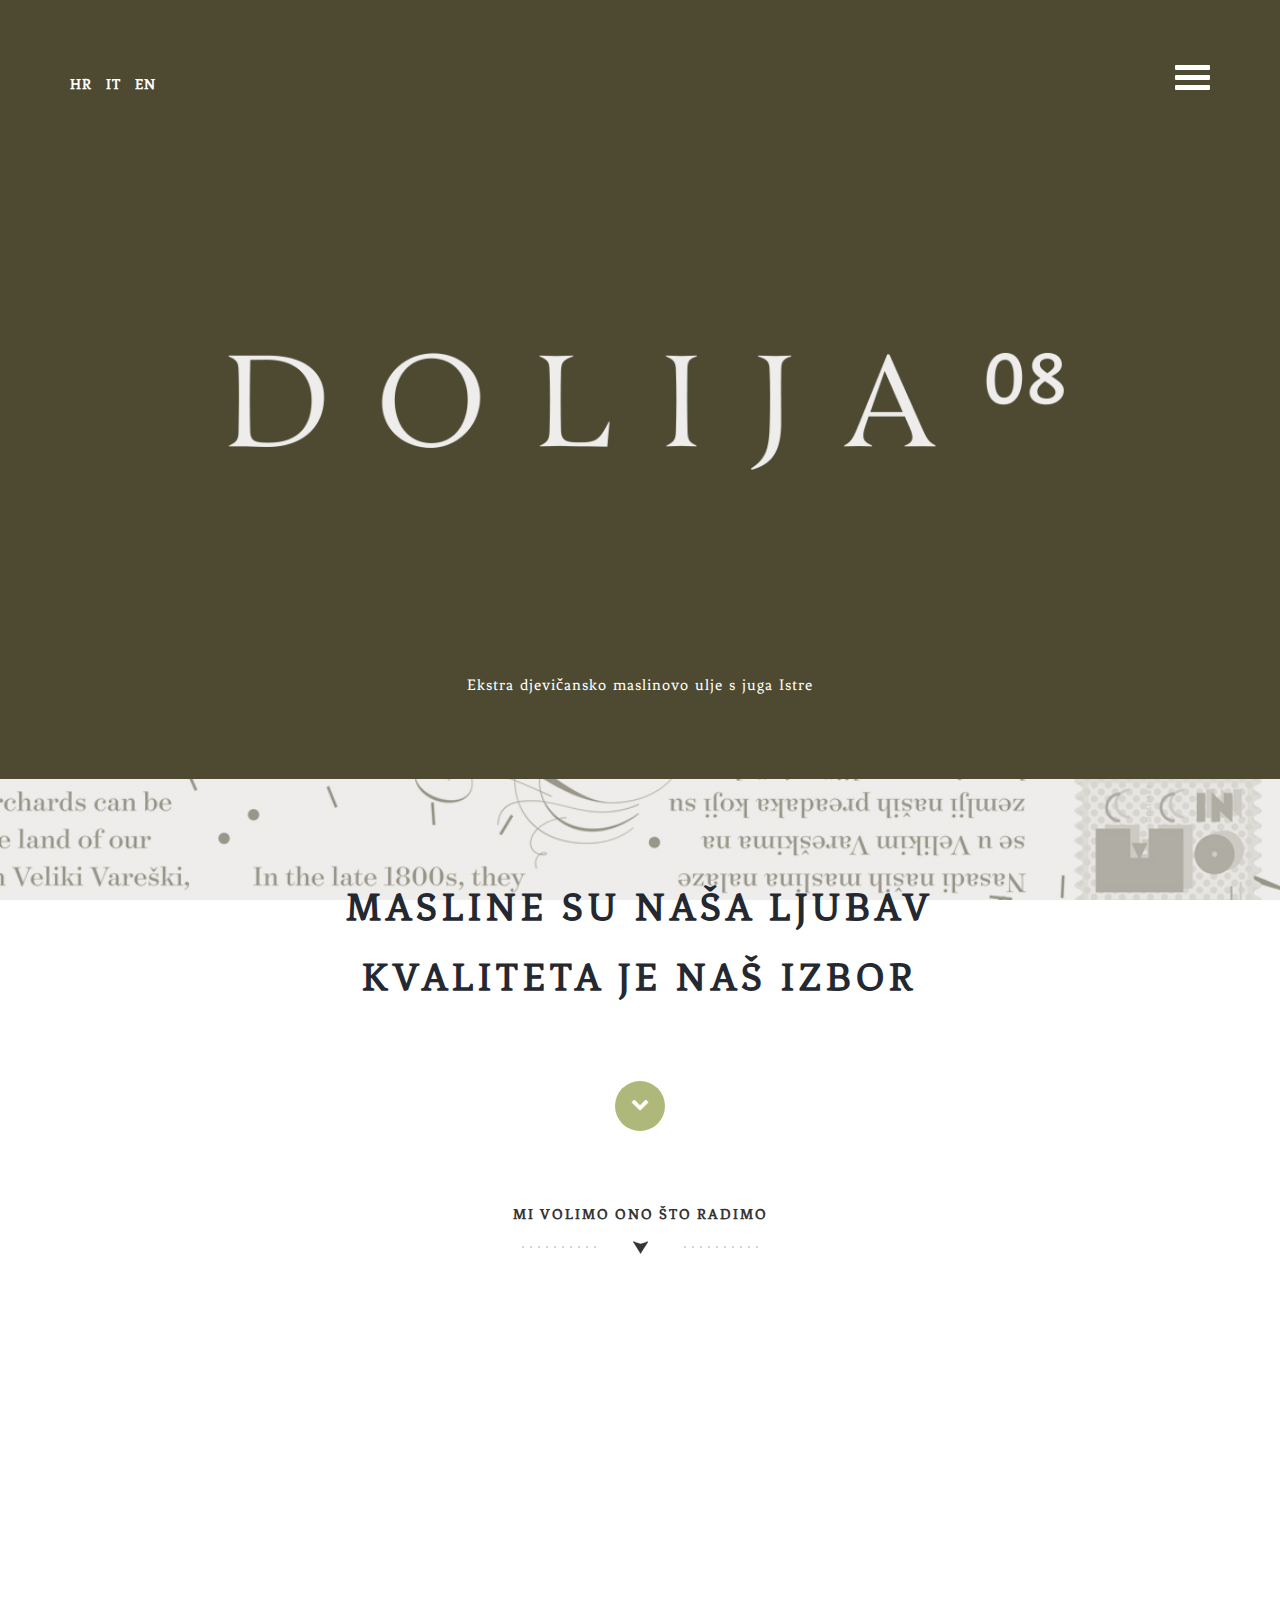
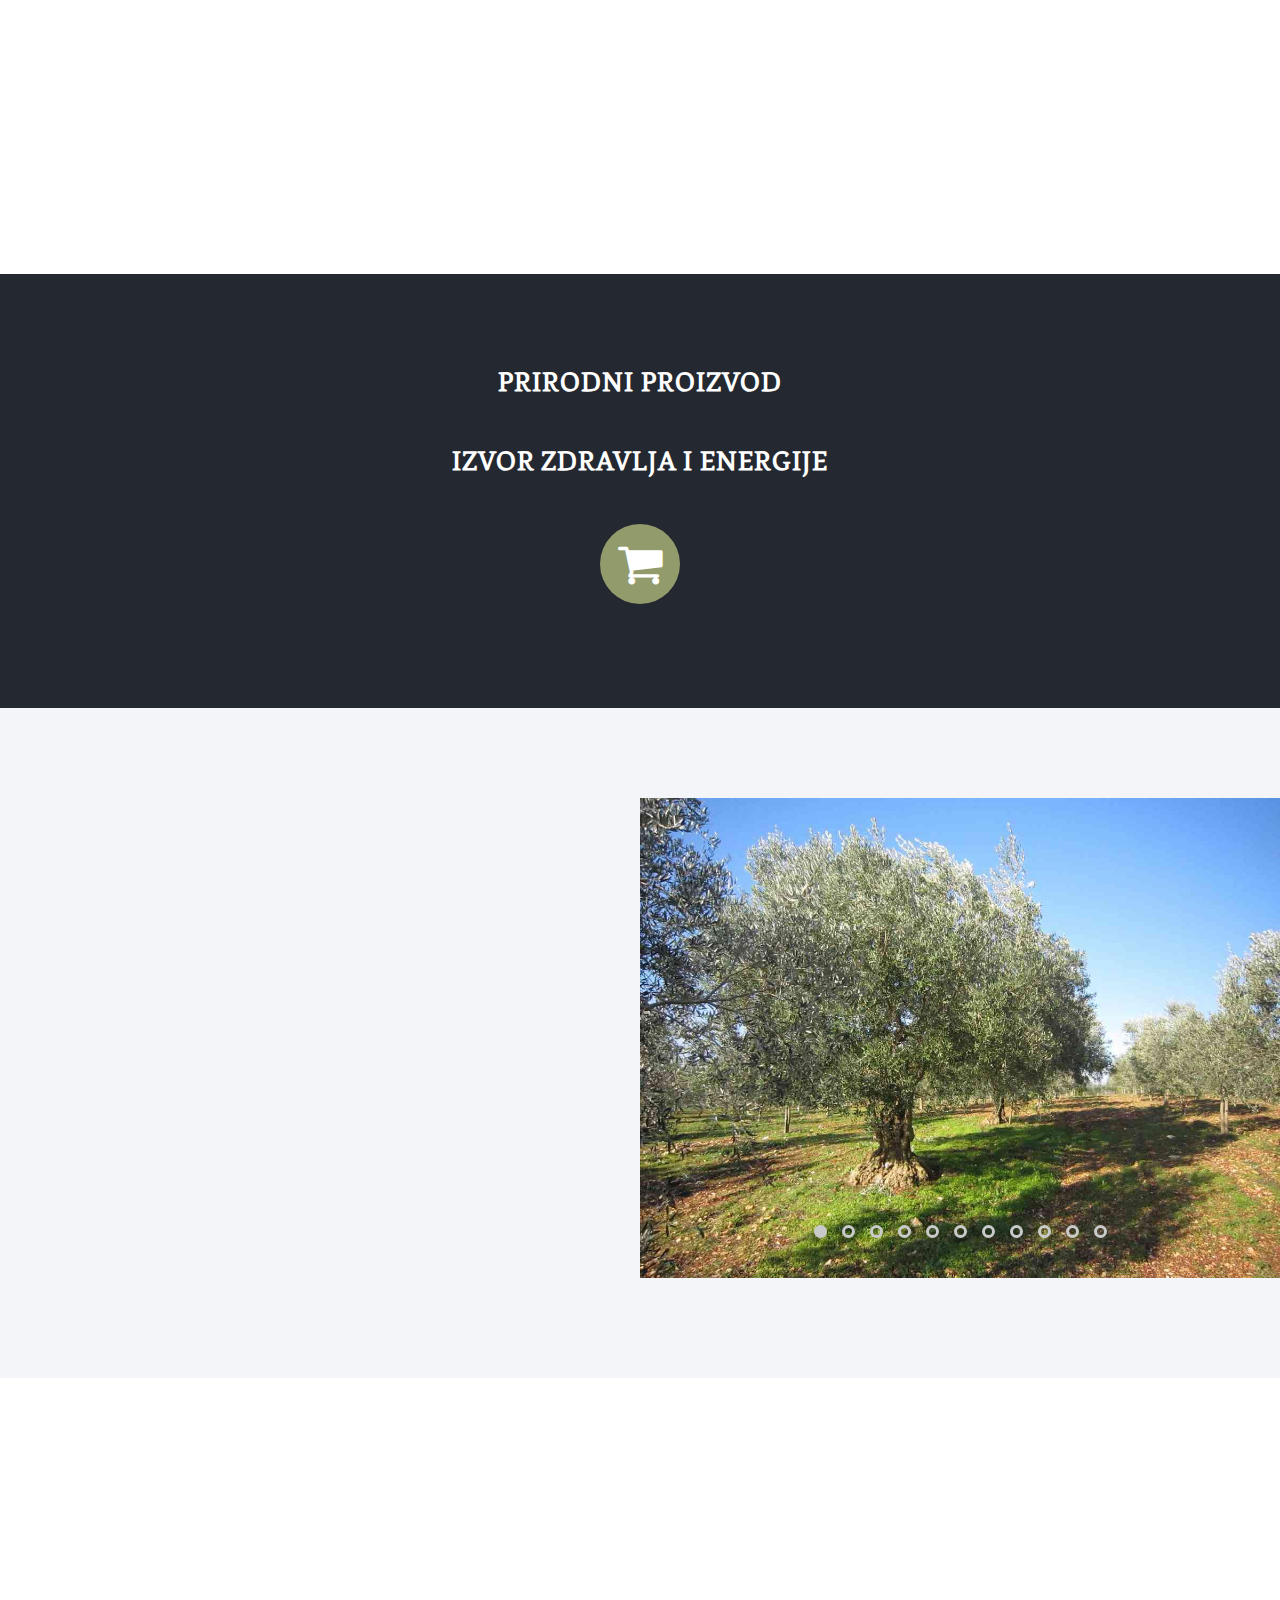
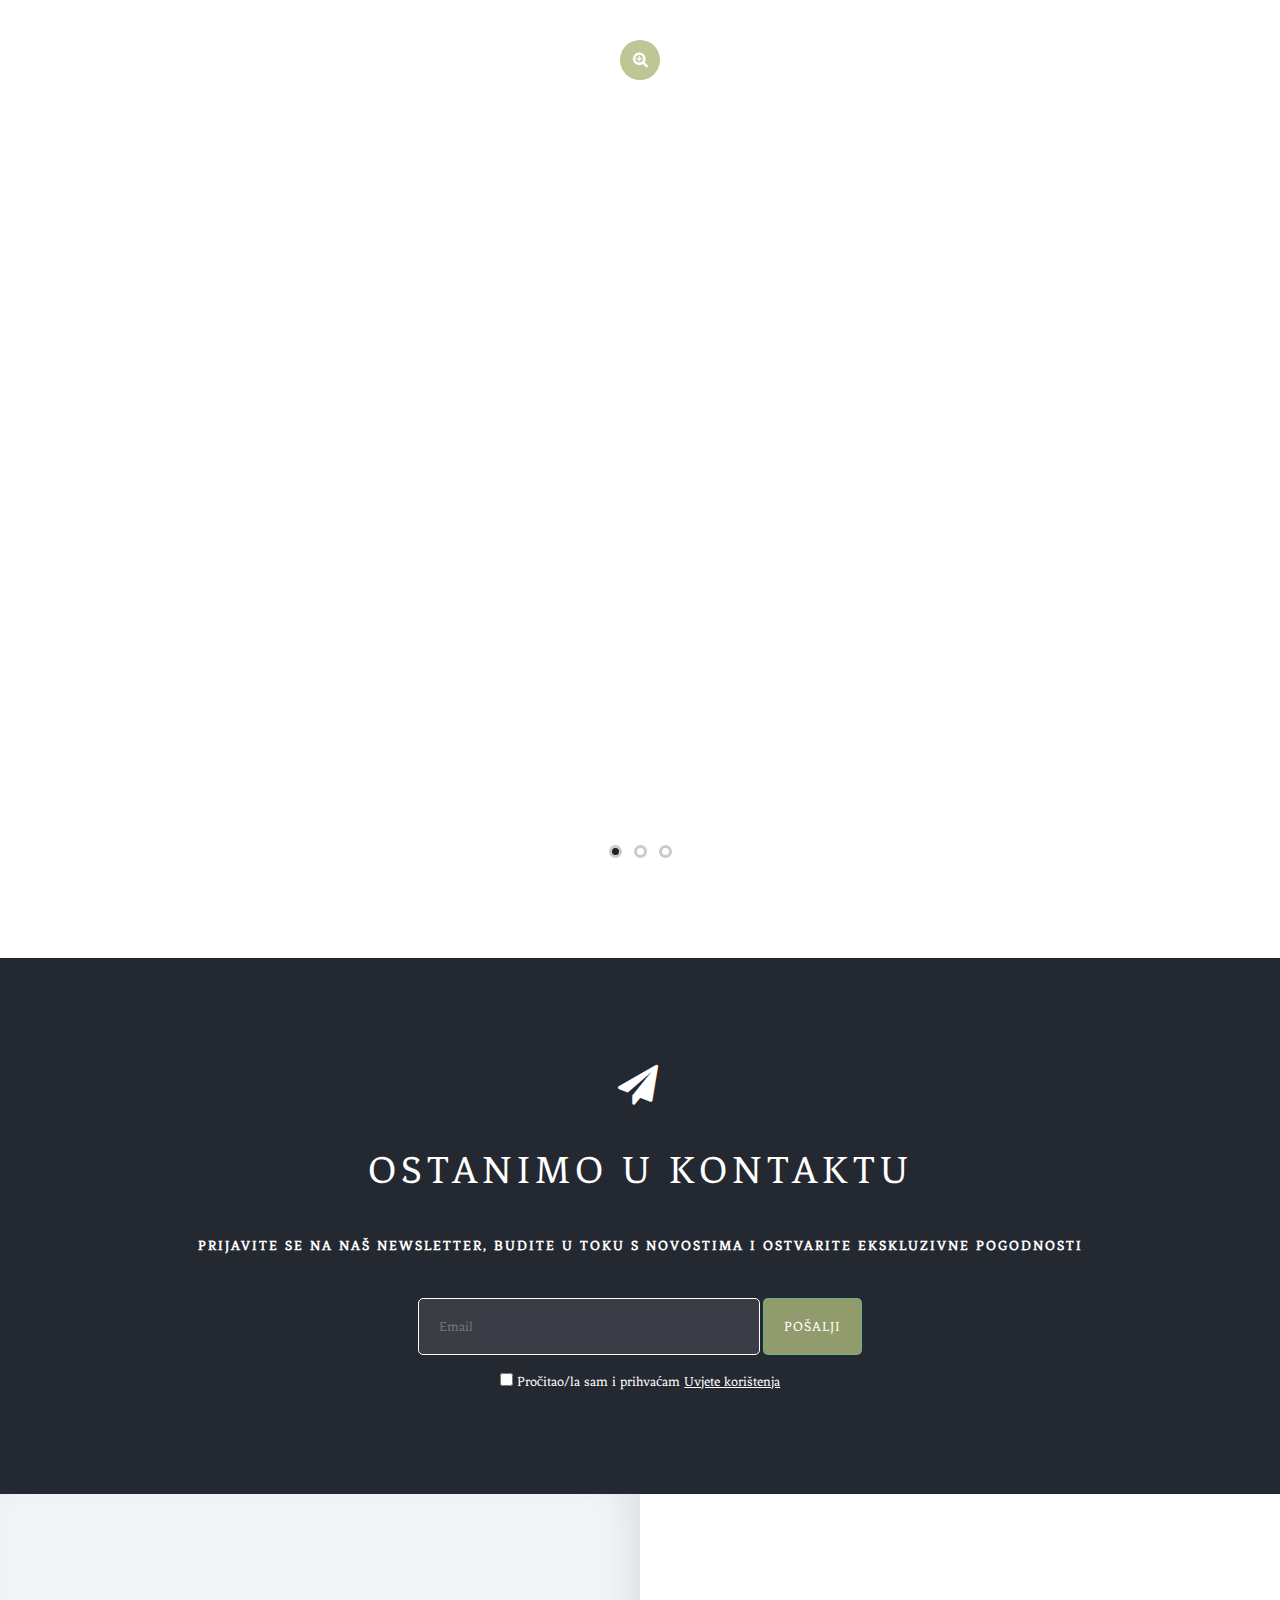
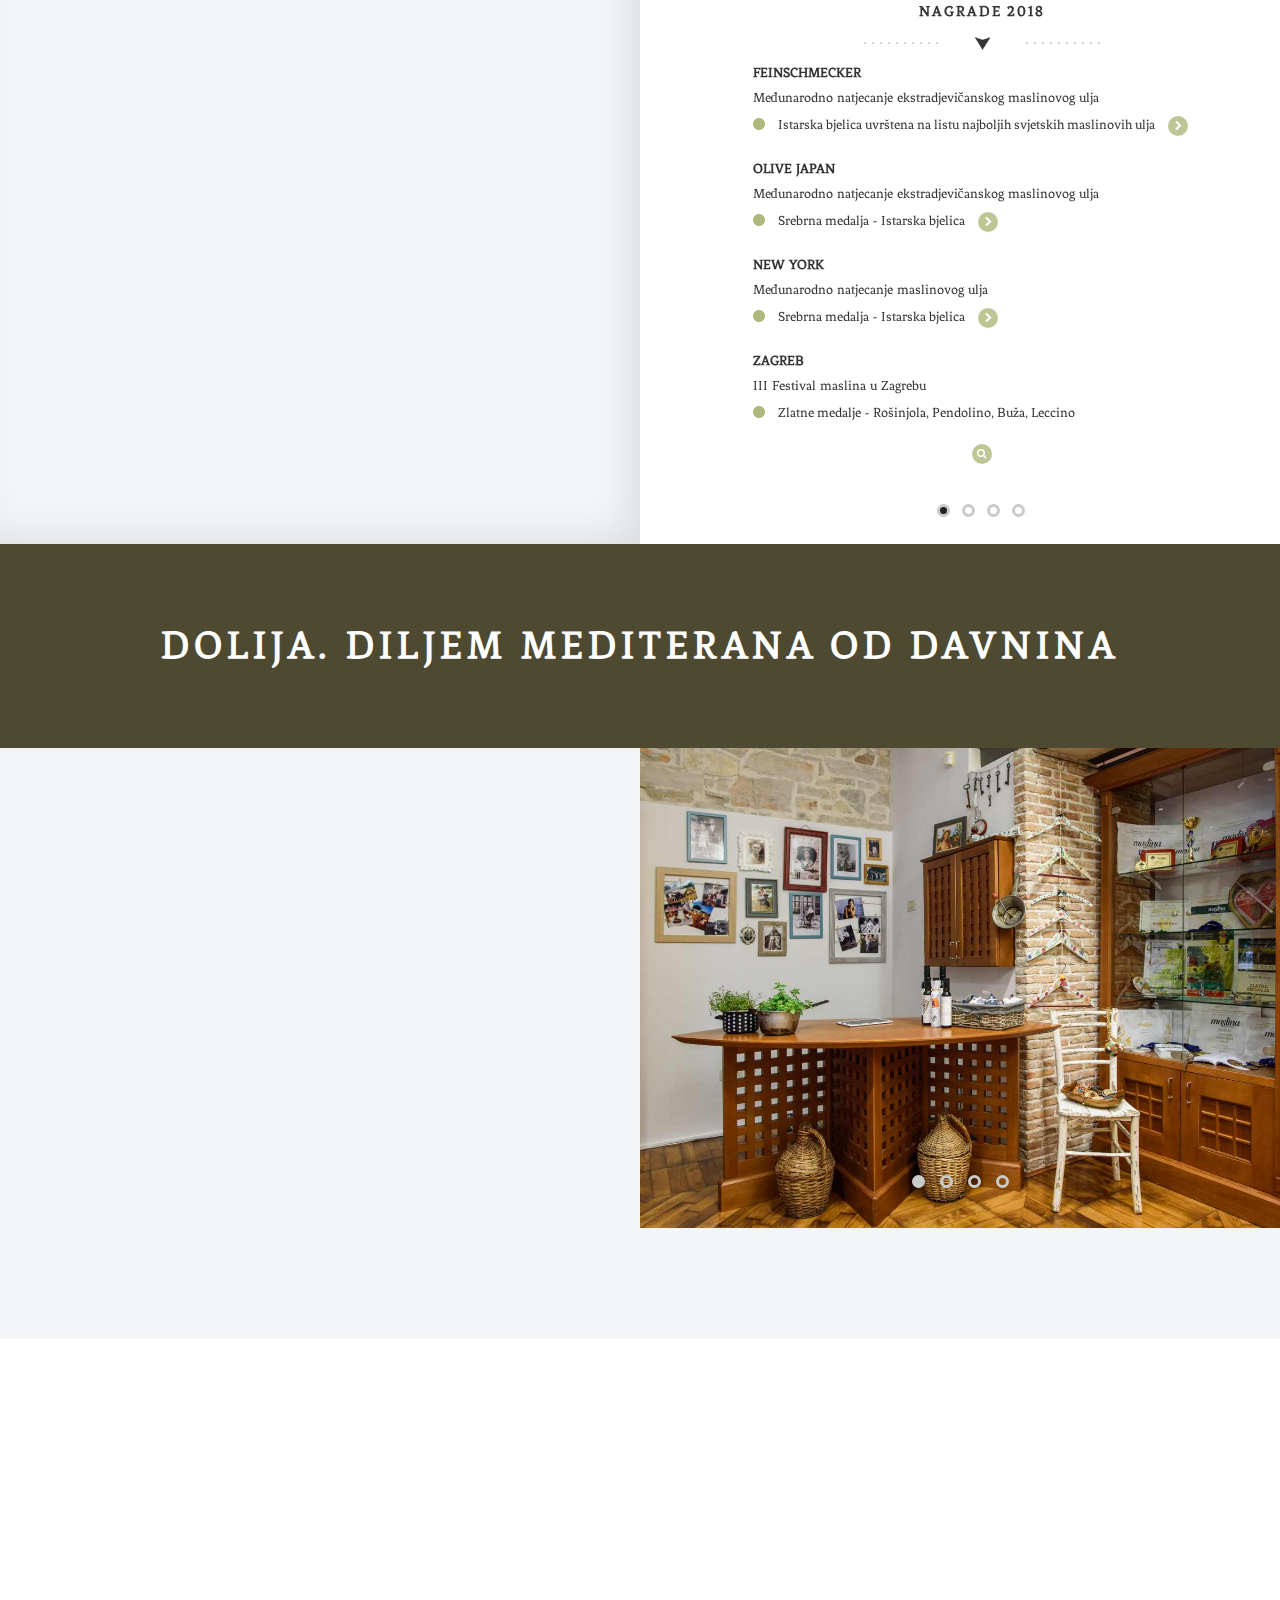
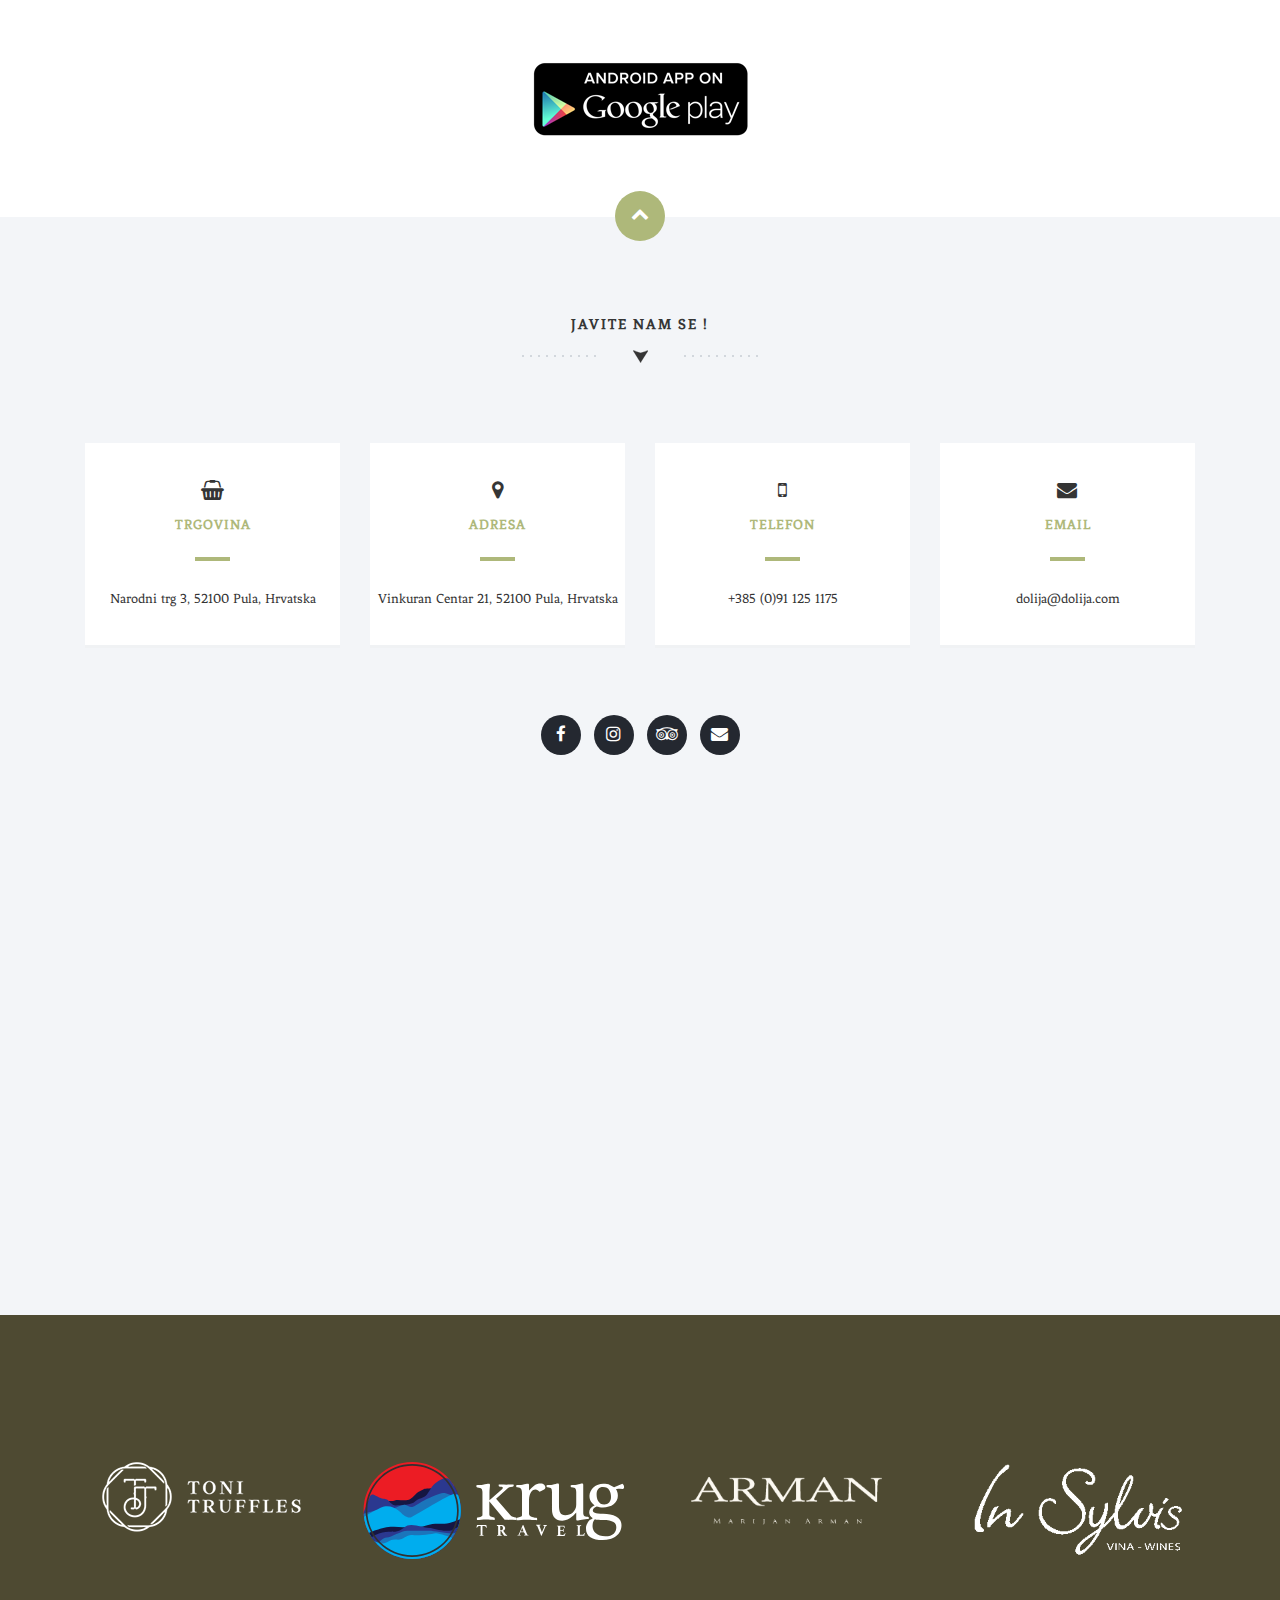
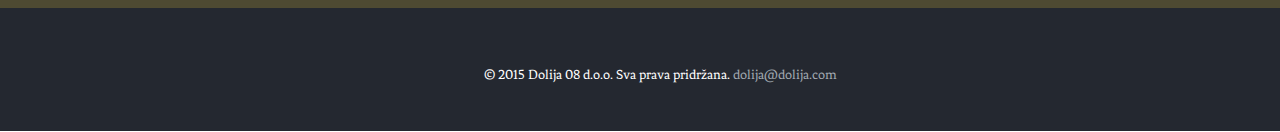
==== commit 7acf7a97: "webshop links" ====
--- a/index.html
+++ b/index.html
@@ -58,11 +58,10 @@
                 </h2>
               </div>
               <a id="nav-toggle" class="nav_slide_button" href="#"><span></span></a>
-            </div>
+            </div> 
           </div>
           <div class="row">
             <div class="col-md-12 text-center inner">
-              <!--div class="col-md-8 col-md-offset-2 text-center inner"-->
               <img class="img-responsive center-block animated fadeInDown" src="img/dolija-logo.png">
               <p class="animated fadeInUp delay-05s">Ekstra djevičansko maslinovo ulje s juga Istre</p>
             </div>
@@ -125,7 +124,7 @@
           </div>
           <div class="col-md-12">
             <a href="#olive-oil-porfolio"><h1 class="ignite-btn-no-border">Izvor zdravlja i energije</h1></a>
-            <p><a href="#olive-oil-porfolio" class="down-arrow-btn"><i class="fa fa-chevron-down"></i></a></p>
+            <p><a href="#olive-oil-porfolio" class="down-arrow-btn down-arrow-btn-lg"><i class="fa fa-shopping-cart fa-3x"></i></a></p>
           </div>
         </div>
       </div>
@@ -255,11 +254,11 @@
                     </div>
                   </div>
                   <h2>Istarska bjelica</h2>
-                  <!-- <p>Istarska bjelica je stara istarska autohtona sorta čije je ulje zlatno-zelene boje i izrazito visoke kakvoće. Ulje je punog intenzivnog okusa, naglašene gorčine i pikantnosti i mirisa koji podsjeća na pokošenu travu. Dobro se slaže s mariniranim i mesnim jelima, kao što su govedina i janjetina. Izvrsna je dopuna tvrdim sirevima, a posebnu notu daje sladoledu od čokolade.</p> -->
-                  <!-- <p>Uspravnih grana, guste krošnje, čvrstim korijenima povezana s crvenom istarskom zemljom, <strong>Istarska bjelica</strong> stremi u visinu, opijena suncem i zrakom. Hrabro odolijeva hladnoći i buri. Njezin snažni karakter naglašen je i okusom ulja, gorkim i pikantnim, nalik pelinu. Maslina je to vrijedna i strpljiva poput istarskog težaka. Njezine rodne uspravne grane podsjećaju na ponos naših baka i djedova i njihove vrijedne ruke koje su othranile generacije, trajno ih nadahnjujući vlastitom snagom i dostojanstvom.</p> -->
                   <div class="portfolio-strong-custom">
-                    <strong>250 ml, 500 ml, 750 ml</strong>
-                    <!-- <a data-target="#bjelicaModal" class="right-arrow-btn" data-toggle="modal"><i class="fa fa-chevron-right"></i></a> -->
+                    <strong>100 ml, 250 ml, 500 ml, 750 ml</strong>
+                  </div>
+                  <div class="col-md-6 col-md-offset-3 text-center">
+                    <a class="learn-more-btn portfolio-buy-btn" href="https://www.dolija.com/shop/product/istarska-bjelica/">Kupi</a>
                   </div>
                 </div>
                 <div class="col-md-6 wp4 delay-05s">
@@ -273,11 +272,11 @@
                     </div>
                   </div>
                   <h2>Buža</h2>
-                  <!-- <p>Buža je autohtona istarska sorta koja daje vrlo cijenjeno ulje intenzivne zlatno-zelene boje, dugotrajnog mirisa i okusa. Ulje je bistro, pikantnost i gorčina su ujednačeni. Odlikuje ga izraženi voćni okus i miris koji podsjećaju na zelenu maslinu i aromatično bilje. Odlična je nadopuna gotovo svim jelima, a posebno paše uz plemenitu ribu, morske plodove i tartufe.</p> -->
-                  <!-- <p><strong>Buža</strong>, ta obla i bujna, zavodljiva i putena mediteranska koketa traži pažnju, toplinu i zaštićenost. Jer tek kada je mažena i pažena, ona će dati najbolje od sebe. Svoje draži otkrivat će polako, nastojeći zadržati intrigantni dašak tajnovitosti. Njezino ulje u počecima berbe odlikovat će svježina, poželjna doza gorčine i izazovne pikantnosti, a zrelost će joj, kao i svakoj pravoj divi, podariti osebujnu slatkoću i prepoznatljiv voćni miris.</p> -->
                   <div class="portfolio-strong-custom">
-                    <strong>250 ml, 500 ml, 750 ml</strong>
-                    <!-- <a data-target="#buzaModal" class="right-arrow-btn" data-toggle="modal"><i class="fa fa-chevron-right"></i></a> -->
+                    <strong>100 ml, 250 ml, 500 ml, 750 ml</strong>
+                  </div>
+                  <div class="col-md-6 col-md-offset-3 text-center">
+                    <a class="learn-more-btn portfolio-buy-btn" href="https://www.dolija.com/shop/product/buza/">Kupi</a>
                   </div>
                 </div>
               </li>
@@ -293,11 +292,11 @@
                     </div>
                   </div>
                   <h2>Leccino</h2>
-                  <!-- <p>Kao jedna od najpoznatijih sorti u svijetu, talijanski leccino izvrsno se prilagodio i istarskom podneblju. Ulje je tamno zelene boje, skladnog okusa, blage gorčine i pikantnosti. Ovisno o vremenu berbe, može biti izrazito svježeg, voćnog mirisa, ali i blagog okusa i arome. Njegova je vrijednost neprocjenjiva u pripremi laganijih jela od povrća i mesa, te kao dodatak raznim svježim sezonskim salatama.</p> -->
-                  <!-- <p>Prilagodljivi velikodušni <strong>Leccino</strong> bujnog rasta, dojmljive visine i obujma debla i krošnje čiji ga okruglasti grmolik oblik svrstava i u dekorativne biljke, izdašan u cvatu i plodu raširio se iz rodne Toscane po čitavom svijetu, pa se tako izvrsno prilagodio i istarskom tlu. Odlikuju ga krupni cvjetovi i mirisni plodovi. Okus njegova ulja ovisan je o vremenu berbe i varira od izrazito svježih voćnih do vrlo blagih aroma. Uklopivost, te bogat i iznijansiran okus čine ga iznimno prikladnim za pripremu mesnih i povrtnih jela, a neizostavan je i dodatak laganih sezonskih salata.</p> -->
                   <div class="portfolio-strong-custom">
-                    <strong>250 ml, 500 ml</strong>
-                    <!-- <a data-target="#leccinoModal" class="right-arrow-btn" data-toggle="modal"><i class="fa fa-chevron-right"></i></a> -->
+                    <strong>100 ml, 250 ml, 500 ml</strong>
+                  </div>
+                  <div class="col-md-6 col-md-offset-3 text-center">
+                    <a class="learn-more-btn portfolio-buy-btn" href="https://www.dolija.com/shop/product/leccino/">Kupi</a>
                   </div>
                 </div>
                 <div class="col-md-6 wp4 delay-05s">
@@ -311,11 +310,11 @@
                     </div>
                   </div>
                   <h2>Pendolino</h2>
-                  <!-- <p>Ova talijanska sorta daje izvrsno ulje briljantne svjetlo zelene boje. Prepoznaje se po umjerenoj gorčini i pikantnosti. Odlikuje ga izraziti voćni miris i okus koji podsjeća na svježu travu, artičoku i badem. Izvrsna je nadopuna raznim juhama i varivima, te čudesno pojačava okus mesa divljači, bifteka, ramsteka i srednje zrelih sireva.</p> -->
-                  <!-- <p>Guste krošnje dugih savijenih grana, izduženih plodova, melankolična i otmjena držanja <strong>Pendolino</strong> podsjeća na hipersenzibilnog pjesnika, obuzetog romantičnim sanjarenjem i nostalgijom za brežuljcima rodne Toscane. No to je samo privid, on se savršeno uklopio u istarsko podneblje. Svjedoči o tome njegovo ulje divne zelene boje i uravnotežena karaktera, umjerene gorčine i pikantnosti. Samo naizgled sjetan, Pendolino je u svojoj biti hedonist koji se rado druži s mesom divljači, biftekom, ramstekom, te srednje zrelim sirevima.</p> -->
                   <div class="portfolio-strong-custom">
-                    <strong>250 ml, 500 ml</strong>
-                    <!-- <a data-target="#pendolinoModal" class="right-arrow-btn" data-toggle="modal"><i class="fa fa-chevron-right"></i></a> -->
+                    <strong>100 ml, 250 ml, 500 ml</strong>
+                  </div>
+                  <div class="col-md-6 col-md-offset-3 text-center">
+                    <a class="learn-more-btn portfolio-buy-btn" href="https://www.dolija.com/shop/product/pendolino/">Kupi</a>
                   </div>
                 </div>
               </li>
@@ -331,10 +330,11 @@
                     </div>
                   </div>
                   <h2>Rošinjola</h2>
-                  <!-- <p><strong>Rošinjola</strong>, ljupka dama mekog srca voli toplinu i rado će se izložiti suncu, iako je sklona osuti se brojnim pjegicama. Uostalom, one su dio njezinog šarma. Kao i minuciozna sklonost detaljima: gusta krošnja s brojnim grančicama, ovisno o sezoni ukrašena cvjetićima ili sitnim plodovima od žuto-roze do tamnoljubičaste boje na zelenoj lisnatoj podlozi. Njezino ulje naglašene pikantnosti, te upečatljiva mirisa na badem i crnogoricu čini je neizostavnom gošćom mnogih mondenih okupljanja uz degustacije.</p> -->
                   <div class="portfolio-strong-custom">
-                    <strong>250 ml, 500 ml</strong>
-                    <!-- <a data-target="#rosinjolaModal" class="right-arrow-btn" data-toggle="modal"><i class="fa fa-chevron-right"></i></a> -->
+                    <strong>100 ml, 250 ml, 500 ml</strong>
+                  </div>
+                  <div class="col-md-6 col-md-offset-3 text-center">
+                    <a class="learn-more-btn portfolio-buy-btn" href="https://www.dolija.com/shop/product/rosinjola/">Kupi</a>
                   </div>
                 </div>
                 <div class="col-md-6 wp4 delay-05s">
@@ -348,10 +348,11 @@
                     </div>
                   </div>
                   <h2>Rafe</h2>
-                  <!-- <p>Vjerujete li u anđele, svjetlucava eterična bića koja svojim čudesnim intervencijama pomažu kad je najpotrebnije i čine život ljepšim, a svijet boljim? Možda njihovo postojanje ovisi o našem uvjerenju, možda su anđeli samo plod naše imaginacije, ali ponekad nas nečija dobrota toliko zadivi da preostaje samo reći kako je ta osoba pravi anđeo. On razumije sve ostale jer ima ponešto od svakoga. Ulje <strong>Rafe</strong> je baš poput anđela Rafaela zaduženog za zdravlje, utjehu i mir. Buža, Karbonaca, Rošinjola i Drobnica povjerile su mu svoje tajne,  njegovi odani prijatelji su Pendolino, Leccino i Cipressino, a s Istarskom bjelicom spaja ga gotovo intuitivno razumijevanje bez suvišnih riječi. Kada bi bio slikar, bio bi slavni renesansni slikar Rafael. Među Dolija uljima on je mješavina najboljeg. Ulje s karakterom.</p> -->
                   <div class="portfolio-strong-custom">
-                    <strong>250 ml, 500 ml, 750 ml</strong>
-                    <!-- <a data-target="#rafeModal" class="right-arrow-btn" data-toggle="modal"><i class="fa fa-chevron-right"></i></a> -->
+                    <strong>100 ml, 250 ml, 500 ml, 750 ml</strong>
+                  </div>
+                  <div class="col-md-6 col-md-offset-3 text-center">
+                    <a class="learn-more-btn portfolio-buy-btn" href="https://www.dolija.com/shop/product/rafe/">Kupi</a>
                   </div>
                 </div>
               </li>
@@ -377,34 +378,7 @@
         </div>
       </div>
     </section>
-    
-		<!--div class="ignite-cta text-center">
-      <div class="container">
-        <div class="row">
-          <div class="col-md-12">
-            <h1 class="ignite-btn"><i class="fa fa-paper-plane"></i><p>Subscribe to stay in the loop</p></h1>
-            <p></p><a class="button" data-target="#newsletterModal" data-toggle="modal"><h1>Sign Up</h1></a></p>
-          </div>
-        </div>
-      </div>
-    </div-->
-
-    <!--section id="subscribe" class="subscribe text-center">
-      <div class="container">
-        <h1><i class="fa fa-paper-plane"></i></h1>
-        <h1 class="subscribe-header">Ostanimo u kontaktu</h1>
-        <p class="subscribe-desc">Prijavite se na naš newsletter, budite u toku s novostima i ostvarite ekskluzivne pogodnosti</p>
-        <form id="subscribe-form" name="subscribe-form" method="post" action="#">
-          <input type="email" name="subscribe-email" id="subscribe-email" value="" placeholder="" required>
-          <input type="submit" id="subscribe-btn" name="subscribe-btn" value="Pošalji">
-          <p class="subscribe-confirm">
-            <input type="checkbox" aria-label="Uvjeti korištenja" required>
-            <span>Pročitao/la sam i prihvaćam <a data-target="#newsletterModal" data-toggle="modal">Uvjete korištenja</a></span>
-          </p>
-        </form>
-      </div>
-    </section-->
-
+	
     <section id="subscribe" class="subscribe text-center">
       <div class="container">
         <div id="mc_embed_signup">
@@ -492,16 +466,6 @@
                         <span class="col-md-11 col-xs-11 nagrade-post-info-item"> Zlatne medalje - Rošinjola, Pendolino, Buža, Leccino</span>
                       </div>
                     </div>
-                    <!--div class="nagrade-post-info">
-                      <p>
-                        <strong>Povenjak</strong>
-                      </p>
-                      <p>XII manifestacija ocjenjivanja kvalitete i kakvoće maslinovog ulja Omiš</p>
-                      <div class="row">
-                        <i class="col-md-1 col-xs-1 fa fa-circle"></i>
-                        <span class="col-md-11 col-xs-11 nagrade-post-info-item"> Zlatne medalje - Karbonaca, Istarska bjelica</span>
-                      </div>
-                    </div-->
                     <a data-target="#nagradeModal" class="right-arrow-btn" data-toggle="modal"><i class="fa fa-search"></i></a>
                   </li>
                   <li>
@@ -683,13 +647,12 @@
             <p>
               U hladu kestena i tihom žamoru gradske tržnice otvorili smo prostor u kojem možete upoznati, kušati i naučiti mnogo toga o pravom, autohtonom i visoko kvalitetnom ekstradjevičanskom maslinovom ulju južne Istre.
               <br>
-              <!--Buža, Bjelica, Rošinjola i Karbonaca, Leccino i Pendolino i originalni blend Rafe ponos su kuće Dolija. Posjet je slobodan, a simpatija, iskustvo i degustacija garantirani. Uz naše ulje i uz ugodne cijene, pronaći ćete i čuvene tartufe srednje Istre i izbor vrhunskih istarskih vina.-->
               Buža, Bjelica, Rošinjola i Karbonaca, Leccino i Pendolino i originalni blend Rafe ponos su kuće Dolija. Posjet je slobodan, a simpatija, iskustvo i degustacija garantirani. Uz naše ulje i uz ugodne cijene, pronaći ćete i čuvene <a href="#partners" class="my-cust-link">tartufe srednje Istre</a> i izbor <a href="#partners" class="my-cust-link">vrhunskih istarskih vina</a>.
             </p>
             <!--ne koristi se-->
-            <!--div class="col-md-6 col-md-offset-3 text-center">
-              <a data-target="#shopModal" class="learn-more-btn" data-toggle="modal">Saznaj više</a>
-            </div-->
+            <div class="col-md-6 col-md-offset-3 text-center">
+              <a class="learn-more-btn" href="https://www.dolija.com/shop/">Web Trgovina</a>
+            </div>
           </div>
           <div id="shopCarouselDiv" class="col-md-6 nopadding">
             <div id="carouselShopGallery" class="carousel slide" data-ride="carousel">
@@ -729,18 +692,6 @@
       </div>
     </section>
 
-    <!-- 
-    <div class="ignite-cta text-center">
-      <div class="container">
-        <div class="row">
-          <div class="col-md-12">
-            <a href="#contact"><h1 class="ignite-btn">Javite nam se !</h1></a>
-          </div>
-        </div>
-      </div>
-    </div>
-    -->
-
     <section class="subscribe text-center">
       <div class="container">
         <h1>Želite saznati više o maslinama i maslinarstvu</h1>
@@ -779,7 +730,6 @@
           <div class="col-md-3">
             <div class="light-box box-hover">
               <h2><i class="fa fa-envelope"></i><span>Email</span></h2>
-              <!--p><a id="mail-address" href="mailto:dolija@dolija.com">dolija@dolija.com</a></p-->
               <p><a id="mail-address" data-target="#contactModal" data-toggle="modal">dolija@dolija.com</a></p>
             </div>
           </div>
@@ -869,7 +819,7 @@
               <h2 class="modal-portfolio-header">Buža</h2>
               <p class="portfolio-desc"><strong>Buža</strong>, ta obla i bujna, zavodljiva i putena mediteranska koketa traži pažnju, toplinu i zaštićenost. Jer tek kada je mažena i pažena, ona će dati najbolje od sebe. Svoje draži otkrivat će polako, nastojeći zadržati intrigantni dašak tajnovitosti. Njezino ulje u počecima berbe odlikovat će svježina, poželjna doza gorčine i izazovne pikantnosti, a zrelost će joj, kao i svakoj pravoj divi, podariti osebujnu slatkoću i prepoznatljiv voćni miris.</p>
               <p>
-                <strong>250 ml, 500 ml, 750 ml</strong>
+                <strong>100 ml, 250 ml, 500 ml, 750 ml</strong>
               </p>
             </div>
           </div>
@@ -905,7 +855,7 @@
               <h2 class="modal-portfolio-header">Istarska bjelica</h2>
               <p class="portfolio-desc">Uspravnih grana, guste krošnje, čvrstim korijenima povezana s crvenom istarskom zemljom, <strong>Istarska bjelica</strong> stremi u visinu, opijena suncem i zrakom. Hrabro odolijeva hladnoći i buri. Njezin snažni karakter naglašen je i okusom ulja, gorkim i pikantnim, nalik pelinu. Maslina je to vrijedna i strpljiva poput istarskog težaka. Njezine rodne uspravne grane podsjećaju na ponos naših baka i djedova i njihove vrijedne ruke koje su othranile generacije, trajno ih nadahnjujući vlastitom snagom i dostojanstvom.</p>
               <p>
-                <strong>250 ml, 500 ml, 750 ml</strong>
+                <strong>100 ml, 250 ml, 500 ml, 750 ml</strong>
               </p>
             </div>
           </div>
@@ -941,7 +891,7 @@
               <h2 class="modal-portfolio-header">Leccino</h2>
               <p class="portfolio-desc">Prilagodljivi velikodušni <strong>Leccino</strong> bujnog rasta, dojmljive visine i obujma debla i krošnje čiji ga okruglasti grmolik oblik svrstava i u dekorativne biljke, izdašan u cvatu i plodu raširio se iz rodne Toscane po čitavom svijetu, pa se tako izvrsno prilagodio i istarskom tlu. Odlikuju ga krupni cvjetovi i mirisni plodovi. Okus njegova ulja ovisan je o vremenu berbe i varira od izrazito svježih voćnih do vrlo blagih aroma. Uklopivost, te bogat i iznijansiran okus čine ga iznimno prikladnim za pripremu mesnih i povrtnih jela, a neizostavan je i dodatak laganih sezonskih salata.</p>
               <p>
-                <strong>250 ml, 500 ml</strong>
+                <strong>100 ml, 250 ml, 500 ml</strong>
               </p>
             </div>
           </div>
@@ -977,7 +927,7 @@
               <h2 class="modal-portfolio-header">Pendolino</h2>
               <p class="portfolio-desc">Guste krošnje dugih savijenih grana, izduženih plodova, melankolična i otmjena držanja <strong>Pendolino</strong> podsjeća na hipersenzibilnog pjesnika, obuzetog romantičnim sanjarenjem i nostalgijom za brežuljcima rodne Toscane. No to je samo privid, on se savršeno uklopio u istarsko podneblje. Svjedoči o tome njegovo ulje divne zelene boje i uravnotežena karaktera, umjerene gorčine i pikantnosti. Samo naizgled sjetan, Pendolino je u svojoj biti hedonist koji se rado druži s mesom divljači, biftekom, ramstekom, te srednje zrelim sirevima.</p>
               <p>
-                <strong>250 ml, 500 ml</strong>
+                <strong>100 ml, 250 ml, 500 ml</strong>
               </p>
             </div>
           </div>
@@ -1013,7 +963,7 @@
               <h2 class="modal-portfolio-header">Rošinjola</h2>
               <p class="portfolio-desc"><strong>Rošinjola</strong>, ljupka dama mekog srca voli toplinu i rado će se izložiti suncu, iako je sklona osuti se brojnim pjegicama. Uostalom, one su dio njezinog šarma. Kao i minuciozna sklonost detaljima: gusta krošnja s brojnim grančicama, ovisno o sezoni ukrašena cvjetićima ili sitnim plodovima od žuto-roze do tamnoljubičaste boje na zelenoj lisnatoj podlozi. Njezino ulje naglašene pikantnosti, te upečatljiva mirisa na badem i crnogoricu čini je neizostavnom gošćom mnogih mondenih okupljanja uz degustacije.</p>
               <p>
-                <strong>250 ml, 500 ml</strong>
+                <strong>100 ml, 250 ml, 500 ml</strong>
               </p>
             </div>
           </div>
@@ -1024,7 +974,7 @@
       </div>
     </div>
 		
-		<div class="modal fade" id="karbonacaModal" tabindex="-1" role="dialog" aria-labelledby="karbonacaModalLabel">
+		<!--div class="modal fade" id="karbonacaModal" tabindex="-1" role="dialog" aria-labelledby="karbonacaModalLabel">
       <div class="modal-dialog" role="document">
         <div class="modal-content">
           <div class="modal-header my-modal-header">
@@ -1058,7 +1008,7 @@
           </div>
         </div>
       </div>
-    </div>
+    </div-->
 		
 		<div class="modal fade" id="rafeModal" tabindex="-1" role="dialog" aria-labelledby="rafeModalLabel">
       <div class="modal-dialog" role="document">
@@ -1085,7 +1035,7 @@
               <h2 class="modal-portfolio-header">Rafe</h2>
               <p class="portfolio-desc">Vjerujete li u anđele, svjetlucava eterična bića koja svojim čudesnim intervencijama pomažu kad je najpotrebnije i čine život ljepšim, a svijet boljim? Možda njihovo postojanje ovisi o našem uvjerenju, možda su anđeli samo plod naše imaginacije, ali ponekad nas nečija dobrota toliko zadivi da preostaje samo reći kako je ta osoba pravi anđeo. On razumije sve ostale jer ima ponešto od svakoga. Ulje <strong>Rafe</strong> je baš poput anđela Rafaela zaduženog za zdravlje, utjehu i mir. Buža, Karbonaca, Rošinjola i Drobnica povjerile su mu svoje tajne,  njegovi odani prijatelji su Pendolino, Leccino i Cipressino, a s Istarskom bjelicom spaja ga gotovo intuitivno razumijevanje bez suvišnih riječi. Kada bi bio slikar, bio bi slavni renesansni slikar Rafael. Među Dolija uljima on je mješavina najboljeg. Ulje s karakterom.</p>
               <p>
-                <strong>250 ml, 500 ml, 750 ml</strong>
+                <strong>100 ml, 250 ml, 500 ml, 750 ml</strong>
               </p>
             </div>
           </div>
@@ -2068,12 +2018,6 @@
           </div>
           
           <div class="panel panel-default panel-dekalog">
-            <!--div class="panel-heading dark-bg" role="tab" id="2018Heading">
-              <div class="animated panel-title fadeInDown">
-                <p>Ekstradjevičansko maslinovo ulje (EVO) temelj je mediteranskog načina ishrane. Posjeduje jedinstvene osobine koje ga čine veoma vrijednim. Upravo zbog toga, vrlo je precizno definirani proizvod u EU.</p>
-              </div>
-            </div-->
-
             <!--div class="text-center"-->
               <div id="carousel-dekalog" class="carousel slide" data-ride="carousel" data-interval="10000">
                 <!-- Wrapper for slides -->
--- a/css/styles.css
+++ b/css/styles.css
@@ -232,7 +232,7 @@
 about
 ========================================================================== */
 .about { background: #f3f5f8; }
-.about p { margin: 80px 0 0; }
+.about p { margin: 70px 0 0; }
 h1.arrow { font-size: 15px; text-transform: uppercase; color: #353535; letter-spacing: 2px; background: url('../img/h1-bg.png') no-repeat center bottom; padding-bottom: 30px; font-weight: bold; }
 .about-text { padding: 90px 90px 90px;}
 #carouselGallery li, #carouselShopGallery li {  /*carousel indicators*/
@@ -340,8 +340,8 @@
 .subscribe { background: url('../img/keyboard-bg.jpg') no-repeat center center; -webkit-background-size: cover; -moz-background-size: cover; -o-background-size: cover; background-size: cover; background-attachment: fixed; padding: 80px 0 80px; }
 .subscribe h1 { color: #fff; margin-bottom: 40px; font-size: 40px; text-transform: uppercase; letter-spacing: 5px; }
 .subscribe h1 span { display: block; font-size: 25px; text-transform: uppercase; font-weight: bold; margin-top: 20px; margin-bottom: 60px; letter-spacing: 3px; }
-.subscribe input[type=text], .subscribe input[type=email] { background-color: rgba(255, 255, 255, 0.1); border: solid 1px #fff; padding: 20px; width: 30%; color: #fff; }
-.subscribe input[type=submit] { background: /*rgba(61, 201, 179, 0.5)*/ rgba(174, 184, 122, 0.8); border: solid 1px rgba(61, 201, 179, 0.5); padding: 20px; color: #fff; text-transform: uppercase; letter-spacing: 1px; transition: all 0.5s ease; -moz-transition: all 0.5s ease; -webkit-transition: all 0.5s ease; -o-transition: all 0.5s ease; }
+.subscribe input[type=text], .subscribe input[type=email] { background-color: rgba(255, 255, 255, 0.1); border: solid 1px #fff; padding: 20px; width: 30%; color: #fff; border-radius: 5px; }
+.subscribe input[type=submit] { background: /*rgba(61, 201, 179, 0.5)*/ rgba(174, 184, 122, 0.8); border: solid 1px rgba(61, 201, 179, 0.5); padding: 20px; color: #fff; text-transform: uppercase; letter-spacing: 1px; transition: all 0.5s ease; -moz-transition: all 0.5s ease; -webkit-transition: all 0.5s ease; -o-transition: all 0.5s ease; border-radius: 5px; }
 .subscribe input[type=submit]:hover { background: /*rgba(61, 201, 179, 1)*/rgba(174, 184, 122, 1); border: solid 1px /*rgba(61, 201, 179, 1)*/rgba(174, 184, 122, 1); color: #fff; }
 .subscribe p { color:#fff; margin-bottom: 20px; }
 #subscribe.subscribe { background: #242830; }
@@ -615,3 +615,21 @@
 .newsletter-terms p {
 	line-height: 18px;
 }
+
+.portfolio-buy-btn {
+	padding: 20px 60px;
+	margin: 25px 0;
+	font-size: large;
+}
+
+.down-arrow-btn-lg {
+	width: 80px; 
+	height: 80px;
+	line-height: 80px;
+}
+
+.down-arrow-btn-lg i {
+	width: 80px; 
+	height: 80px;
+	line-height: 80px;
+}
